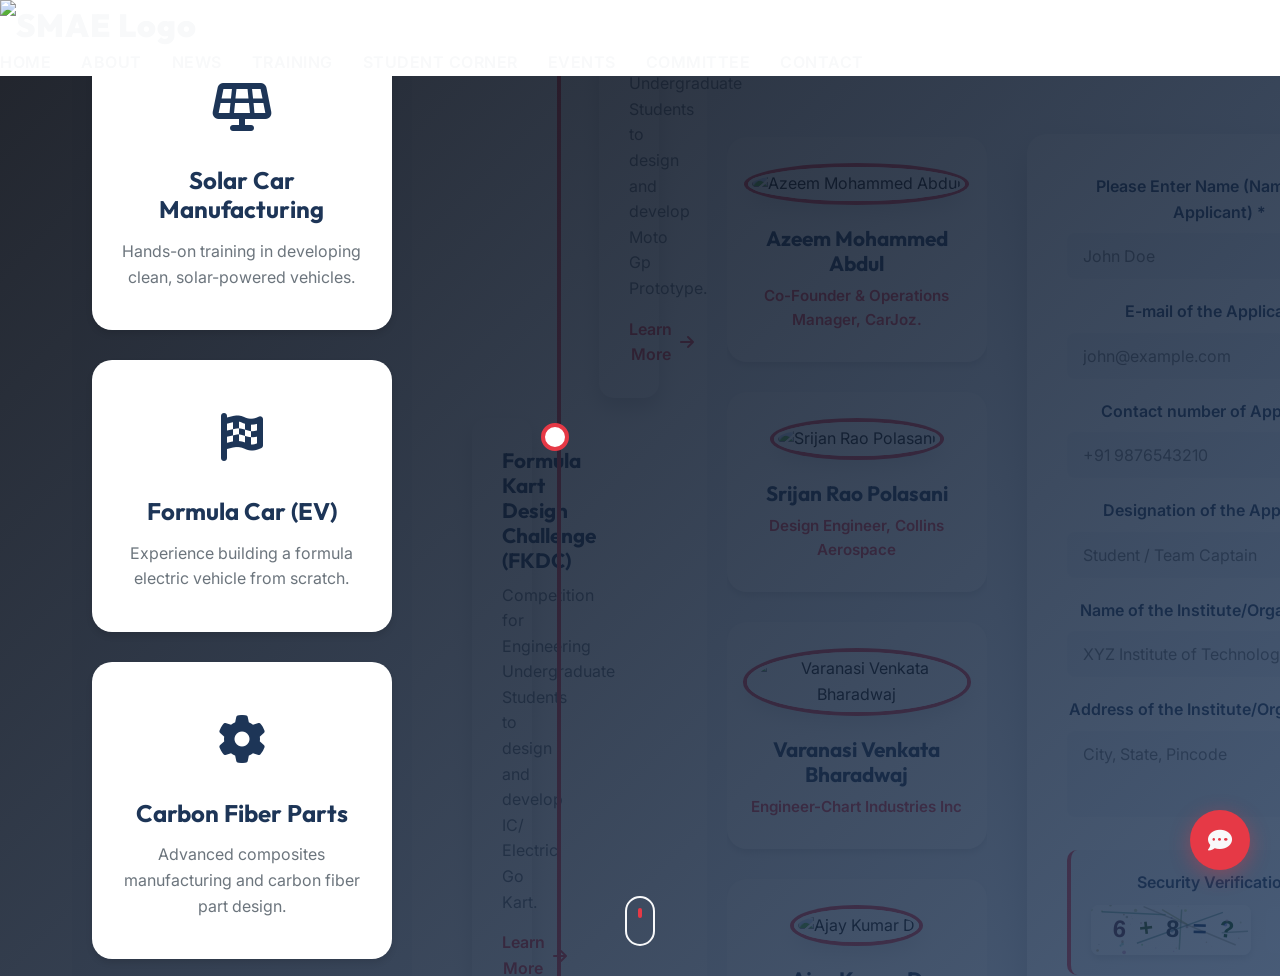
==== index.html @ b4eb3ba8 "Refactor navbar logo section in index.html Updated logo alt text for better accessibility." ====
<!DOCTYPE html>
<html lang="en">
<head>
    <meta charset="UTF-8">
    <meta name="viewport" content="width=device-width, initial-scale=1.0">
    <title>SMAE - Society of Mechanical and Automotive Engineers</title>
    <meta name="description" content="India's leading organization for vehicle prototyping, research, component design, training, and motorsports development.">
    <link rel="stylesheet" href="styles.css">
    <link href="https://fonts.googleapis.com/css2?family=Inter:wght@300;400;600;800&family=Outfit:wght@400;700;900&display=swap" rel="stylesheet">
    <link rel="stylesheet" href="https://cdnjs.cloudflare.com/ajax/libs/font-awesome/6.4.0/css/all.min.css">
</head>
<body>
    <div class="logo">
        <a href="index.html">
            <img src="images/smae_logo.png" alt="SMAE Logo" class="logo-img">
        </a>
    </div>
                       
            </div>
            <ul class="nav-links">
                <li><a href="#trainings">Home</a></li>
                <li><a href="#trainings">About</a></li>
                <li><a href="#events">News</a></li>
                <li><a href="#committee">Training</a></li>
                <li><a href="#student-corner">Student Corner</a></li>
                <li><a href="#events">Events</a></li>
                <li><a href="#committee">Committee</a></li>
                <li><a href="#contact">Contact</a></li>
            </ul>
            <div class="hamburger">
                <i class="fas fa-bars"></i>
            </div>
        </div>
    </nav>

    <!-- Hero Section -->
    <section id="home" class="hero">
        <div class="hero-overlay"></div>
        <div class="hero-content">
            <h1 class="fade-up"> Society of Mechanical <span class="highlight"> and   </span> Automotive Engineers</h1>
            <p class="fade-up delay-1">WELCOME TO SMAE</p>
            <div class="hero-buttons fade-up delay-2">
                <a href="#events" class="btn btn-primary">Explore Events</a>
                <a href="#trainings" class="btn btn-secondary">Our Trainings</a>
            </div>
        </div>
        <div class="scroll-indicator">
            <div class="mouse">
                <div class="wheel"></div>
            </div>
        </div>
     
    <!-- News & Activities Section -->
    <section id="news" class="news-section section-padding bg-light">
        <div class="container">
            <div class="section-header fade-in">
                <h2>News & Activities</h2>
                <div class="underline"></div>
            </div>
            <div class="tabs-container fade-up">
                <div class="tabs-header">
                    <button class="tab-btn active" data-tab="tab-news"><i class="fas fa-newspaper"></i> Latest News</button>
                    <button class="tab-btn" data-tab="tab-upcoming"><i class="fas fa-calendar-alt"></i> Upcoming Activities</button>
                </div>
                <div class="tabs-content">
                    <!-- News Tab -->
                    <div id="tab-news" class="tab-pane active">
                        <div class="news-scroller">
                            <ul class="news-list">
                                <li><i class="fas fa-bolt highlight-icon"></i> SMAE opened Student Chapter in Seshadripuram Institute of Technology, Mysuru in October 2025</li>
                                <li><i class="fas fa-bolt highlight-icon"></i> SMAE opened Student Chapter in Sagar Institute of Research and Technology, Bhopal in January 2025</li>
                                <li><i class="fas fa-trophy highlight-icon"></i> Society of Mechanical and Automotive Engineers is delighted to present the esteemed PVNR Young Leader Award - 2024 to Monica Khatri Rana</li>
                                <li><i class="fas fa-star highlight-icon"></i> Nominations are open for "PVNR Young Leader Award" 2024. Last date of Nomination is 05 Nov 2024. <a href="https://forms.gle/Z8h37H34sH3LCrK67">Click here to Nominate yourself</a></li>
                                <li><i class="fas fa-trophy highlight-icon"></i> Society of Mechanical and Automotive Engineers is delighted to present the esteemed Dr. Homi J. Bhabha Project Innovation Accolade 2023 to Dev Minesh Kumar Nagar.</li>
                                <li><i class="fas fa-star highlight-icon"></i> Nominations are open for Dr.Homi J.Bhabha Project Innovation Accolade 2023. Last date of Nomination is 15 Jan 2024. <a href="https://forms.gle/ujuqQCEBESY7WjiS6">Click here to Nominate yourself</a></li>
                                <li><i class="fas fa-book highlight-icon"></i> Society of Mechanical and Automotive Engineers has launched first of a kind magazine "Wise Cruiser". <a href="https://smae.in/magazine/issue01.pdf">Click here to view the Issue 01 of magazine!</a></li>
                                <li><i class="fas fa-laptop-code highlight-icon"></i> SAP MM Training program under SS Programs is going to start soon</li>
                                <li><i class="fas fa-laptop-code highlight-icon"></i> Society of Mechanical and Automotive Engineers is thrilled to annouce our latest initiative focused on providing specialized SAP training program to students under our new wing SS Programs</li>
                                <li><i class="fas fa-trophy highlight-icon"></i> Society of Mechanical and Automotive Engineers is delighted to present the esteemed PVNR Young Leader Award - 2023 to Dr.Tusharika Sinha Banerjee</li>
                                <li><i class="fas fa-star highlight-icon"></i> Nominations are open for "PVNR Young Leader Award" 2023</li>
                                <li><i class="fas fa-cogs highlight-icon"></i> SMAE organized two days Workshop on "Design and Development of Go-Kart" at Narsaraopeta Engineering College and Opened a Student Chapter in October 2022</li>
                                <li><i class="fas fa-bolt highlight-icon"></i> SMAE opened Student Chapter in Dhanalakshmi Srinivasan College of Engineering, Coimbatore in November 2021</li>
                                <li><i class="fas fa-laptop highlight-icon"></i> SMAE organized free Webinars to Motorsports teams across India from April 2020 to May 2020 where 300 plus participants attended and clarified their doubts on building Vehicles</li>
                                <li><i class="fas fa-flag-checkered highlight-icon"></i> SMAE organized Students Kart Design Challenge Season IV from 25th February 2020 to 28th February 2020 at Hasten Gokarting, Hyderabad</li>
                                <li><i class="fas fa-flag-checkered highlight-icon"></i> SMAE organized Students Kart Design Challenge Season III from 6th August 2019 to 8th August 2019 at Hasten Gokarting, Hyderabad</li>
                                <li><i class="fas fa-cogs highlight-icon"></i> Training Session on "Design and Fabrication of Go-Kart" was organized at Mahaveer College of Engineering and Technology, Hyderabad from 01st March 2019 to 15th March 2019</li>
                                <li><i class="fas fa-cogs highlight-icon"></i> Training Session on "Design and Fabrication of Go-Kart" was organized at Vaagdevi College of Engineering, Warangal from 20th March 2019 to 05th April 2019</li>
                                <li><i class="fas fa-wrench highlight-icon"></i> SMAE organized Official Workshop of Students Kart Design Challenge SEASON-II on june 9th-10th, 2018, hosted by Guru Nanak Institute of Technology, Hyderabad.</li>
                                <li><i class="fas fa-industry highlight-icon"></i> SMAE organized 6-Day Summer Industrial Training & Internship on Automobile in association with CARJOZ from 3rd to 8th June, 2018.</li>
                                <li><i class="fas fa-child highlight-icon"></i> SMAE organized 7-day Summer Up-Skill Program for the children belongs to age group of 10-15 years, from May 11th - 17th, 2018 at Lodha Casa Paradiso, Sanathnagar, Hyderabad.</li>
                                <li><i class="fas fa-cogs highlight-icon"></i> Training Session on “Design and Fabrication of Go-kart” was organized at Arjun College of Technology and Sciences, Hyderabad from 25th March-10th April, 2018.</li>
                                <li><i class="fas fa-cogs highlight-icon"></i> Training Session on “Design and Fabrication of Go-kart” was organized at AVN Institute of Engineering and Technology, Hyderabad from 28th February – 20th March, 2018.</li>
                                <li><i class="fas fa-flag-checkered highlight-icon"></i> Students Kart Design Challenge 2017" Final round was organized at Hasten Go Karting from 2nd Jan 2018 to 5th Jan 2018.</li>
                                <li><i class="fas fa-bolt highlight-icon"></i> SMAE Opened Student Chapters at CMR College of Engineering and Technology with (25 Students) from Department of Mechanical Engineering.</li>
                                <li><i class="fas fa-bolt highlight-icon"></i> SMAE Opened Student Chapters at Sri Indu College of Engineering & Technology with (25 Students) from Department of Mechanical Engineering.</li>
                            </ul>
                        </div>
                    </div>
                    <!-- Upcoming Tab -->
                    <div id="tab-upcoming" class="tab-pane">
                        <div class="news-scroller">
                            <ul class="news-list">
                                <li><i class="fas fa-calendar-check highlight-icon"></i> Establishment of SMAE R&D Centers in Engineering Colleges across India to promote sustainability and encourage students in practical oriented learning</li>
                                <li><i class="fas fa-flag-checkered highlight-icon"></i> Students Kart Design Challenge Season V</li>
                            </ul>
                        </div>
                    </div>
                </div>
            </div>
        </div>
    </section>

    <!-- About Section -->
    <section id="about" class="about section-padding">
        <div class="container">
            <div class="section-header fade-in">
                <h2>Brief About Us</h2>
                <div class="underline"></div>
            </div>
            <div class="about-content">
                <div class="about-text fade-right">
                    <p>“Society of Mechanical and Automotive Engineers” challenges the undergraduate and diploma engineers to research and develop innovative projects, inspires them to imagine, as imagination is more important than knowledge.
                        Knowledge is limited, imagination encircles the world.
                        Activities organized by “SMAE” give students a chance to form teams and to work for a common goal with a team spirit and to showcase and prove both their creativity and their engineering skills in comparison to the teams from other Universities/Colleges across the country.
                        Future of a country is highly dependent on the students, so nurturing them is need of the hour.
                        We make a bridge, which connects the imagination of students to real engineering.
                        Teams working on a project, learn to research, develop and manage various things not only related to project but also various real life experiences which transforms a student in to a professional, confident enough to knock the doors of industry, that ensures the future of country is bestowed upon the shoulders of young professionals and that is what our aim is.
                        Theoretical knowledge very much differs with practical orientation. Commitment unlocks the doors of imagination, allows vision, and gives us the right stuff to turn our dreams into reality.</p>
                <div class="about-stats fade-left">
                    <div class="stat-box">
                        <i class="fas fa-car-side"></i>
                        <h3>9+</h3>
                        <p>Years of Excellence</p>
                    </div>
                    <div class="stat-box">
                        <i class="fas fa-users"></i>
                        <h3>10k+</h3>
                        <p>Students Trained</p>
                    </div>
                    <div class="stat-box">
                        <i class="fas fa-trophy"></i>
                        <h3>50+</h3>
                        <p>Competitions Hosted</p>
                    </div>
                    <div class="stat-box">
                        <i class="fas fa-university"></i>
                        <h3>100+</h3>
                        <p>University Tie-ups</p>
                    </div>
                </div>
            </div>
        </div>
    </section>

    <!-- Trainings Section -->
    <section id="trainings" class="trainings section-padding bg-light">
        <div class="container">
            <div class="section-header fade-in">
                <h2>Our Trainings & Manufacturing</h2>
                <div class="underline"></div>
            </div>
            <div class="grid-cards">
                <div class="card fade-up">
                    <div class="card-icon"><i class="fas fa-motorcycle"></i></div>
                    <h3>E-Bike Manufacturing</h3>
                    <p>Learn the complete process of designing and manufacturing electric bikes.</p>
                </div>
                <div class="card fade-up delay-1">
                    <div class="card-icon"><i class="fas fa-solar-panel"></i></div>
                    <h3>Solar Car Manufacturing</h3>
                    <p>Hands-on training in developing clean, solar-powered vehicles.</p>
                </div>
                <div class="card fade-up delay-2">
                    <div class="card-icon"><i class="fas fa-flag-checkered"></i></div>
                    <h3>Formula Car (EV)</h3>
                    <p>Experience building a formula electric vehicle from scratch.</p>
                </div>
                <div class="card fade-up delay-3">
                    <div class="card-icon"><i class="fas fa-cog"></i></div>
                    <h3>Carbon Fiber Parts</h3>
                    <p>Advanced composites manufacturing and carbon fiber part design.</p>
                </div>
                <div class="card fade-up delay-4">
                    <div class="card-icon"><i class="fas fa-truck-monster"></i></div>
                    <h3>Baja Buggy</h3>
                    <p>Rugged off-road vehicle design and fabrication training.</p>
                </div>
                <div class="card fade-up delay-5">
                    <div class="card-icon"><i class="fas fa-shuttle-van"></i></div>
                    <h3>3-Wheeler Vehicle</h3>
                    <p>Practical exposure to 3-wheeler vehicle engineering.</p>
                </div>
            </div>
        </div>
    </section>

    <!-- Events & Competitions Section -->
    <section id="events" class="events section-padding">
        <div class="container">
            <div class="section-header fade-in">
                <h2>Universities Collaboration & Events</h2>
                <p>National Motorsports Competitions for Engineering Students</p>
                <div class="underline"></div>
            </div>
            <div class="events-timeline">
                <div class="timeline-item slide-in-left">
                    <div class="timeline-content">
                        <h3>Formula Student Style (FFS India)</h3>
                        <p>Competition for Engineering Undergraduate Students to design and develop Formula Student Vehicle.</p>
                        <a href="#" class="read-more">Learn More <i class="fas fa-arrow-right"></i></a>
                    </div>
                </div>
                <div class="timeline-item slide-in-right">
                    <div class="timeline-content">
                        <h3>Moto Student India</h3>
                        <p>Competition for Engineering Undergraduate Students to design and develop Moto Gp Prototype.</p>
                        <a href="#" class="read-more">Learn More <i class="fas fa-arrow-right"></i></a>
                    </div>
                </div>
                <div class="timeline-item slide-in-left">
                    <div class="timeline-content">
                        <h3>Formula Kart Design Challenge (FKDC)</h3>
                        <p>Competition for Engineering Undergraduate Students to design and develop IC/ Electric Go Kart.</p>
                        <a href="#" class="read-more">Learn More <i class="fas fa-arrow-right"></i></a>
                    </div>
                </div>
                <div class="timeline-item slide-in-right">
                    <div class="timeline-content">
                        <h3>SMAE BAJA</h3>
                        <p>Competition for Engineering Undergraduate Students to design and develop Atv Vehicle.</p>
                        <a href="#" class="read-more">Learn More <i class="fas fa-arrow-right"></i></a>
                    </div>
                </div>
                <div class="timeline-item slide-in-left">
                    <div class="timeline-content">
                        <h3>Bharat Solar Vehicle Challenge (BSVC)</h3>
                        <p>Competition for Engineering Undergraduate Students to design and develop Solar powered Car.</p>
                        <a href="#" class="read-more">Learn More <i class="fas fa-arrow-right"></i></a>
                    </div>
                </div>
            </div>
        </div>
    </section>

    <!-- Committee Section -->
    <section id="committee" class="committee section-padding bg-light">
        <div class="container">
            <div class="section-header fade-in">
                <h2>Our Committee</h2>
                <div class="underline"></div>
            </div>
            <div class="committee-grid fade-up">
                <div class="committee-card">
                    <img src="https://smae.in/images/committee-img/azeem.jpg" alt="Azeem Mohammed Abdul">
                    <h3>Azeem Mohammed Abdul</h3>
                    <p>Co-Founder & Operations Manager, CarJoz.</p>
                </div>
                <div class="committee-card">
                    <img src="https://smae.in/images/committee-img/srijan.jpg" alt="Srijan Rao Polasani">
                    <h3>Srijan Rao Polasani</h3>
                    <p>Design Engineer, Collins Aerospace</p>
                </div>
                <div class="committee-card">
                    <img src="https://smae.in/images/committee-img/baradwaj.JPG" alt="Varanasi Venkata Bharadwaj">
                    <h3>Varanasi Venkata Bharadwaj</h3>
                    <p>Engineer-Chart Industries Inc</p>
                </div>
                <div class="committee-card">
                    <img src="https://smae.in/images/committee-img/ajay.jpg" alt="Ajay Kumar D">
                    <h3>Ajay Kumar D</h3>
                    <p>Senior Engineering Analyst, Oceaneering</p>
                </div>
            </div>
        </div>
    </section>

     
    <!-- Sponsors / Partners Section -->
    <section id="sponsors" class="sponsors section-padding">
        <div class="container">
            <div class="section-header fade-in">
                <h2>Our Partners</h2>
                <div class="underline"></div>
            </div>
            
            <div class="sponsors-slider fade-up">
                <div class="sponsors-track">
                    <!-- Original -->
                    <div class="sponsor-logo"><img src="https://smae.in/images/clients/DESC.png" alt="DESC"></div>
                    <div class="sponsor-logo"><img src="https://smae.in/images/clients/Circular.jpg" alt="Circular"></div>
                    <div class="sponsor-logo"><img src="https://smae.in/images/clients/mera.png" alt="Mera"></div>
                    <div class="sponsor-logo"><img src="https://smae.in/images/clients/logo-1.png" alt="Partner"></div>
                    <div class="sponsor-logo"><img src="https://smae.in/images/clients/logo-7.png" alt="Partner"></div>
                    <div class="sponsor-logo"><img src="https://smae.in/images/clients/logo-3.png" alt="Partner"></div>
                    <div class="sponsor-logo"><img src="https://smae.in/images/clients/logo-4.png" alt="Partner"></div>
                    <div class="sponsor-logo"><img src="https://smae.in/images/clients/logo-5.png" alt="Partner"></div>
                    <div class="sponsor-logo"><img src="https://smae.in/images/clients/logo-6.png" alt="Partner"></div>
                    <div class="sponsor-logo"><img src="https://smae.in/images/clients/logo-new1.png" alt="Partner"></div>
                    <div class="sponsor-logo"><img src="https://smae.in/images/clients/logo-new2.png" alt="Partner"></div>
                    <div class="sponsor-logo"><img src="https://smae.in/images/clients/logo-new3.png" alt="Partner"></div>
                    <div class="sponsor-logo"><img src="https://smae.in/images/clients/logo-new4.png" alt="Partner"></div>
                    <div class="sponsor-logo"><img src="https://smae.in/images/clients/logo-new5.png" alt="Partner"></div>
                    <div class="sponsor-logo"><img src="https://smae.in/images/clients/logo-new6.PNG" alt="Partner"></div>
                    
                    <!-- Duplicate for infinite scroll -->
                    <div class="sponsor-logo"><img src="https://smae.in/images/clients/DESC.png" alt="DESC"></div>
                    <div class="sponsor-logo"><img src="https://smae.in/images/clients/Circular.jpg" alt="Circular"></div>
                    <div class="sponsor-logo"><img src="https://smae.in/images/clients/mera.png" alt="Mera"></div>
                    <div class="sponsor-logo"><img src="https://smae.in/images/clients/logo-1.png" alt="Partner"></div>
                    <div class="sponsor-logo"><img src="https://smae.in/images/clients/logo-7.png" alt="Partner"></div>
                    <div class="sponsor-logo"><img src="https://smae.in/images/clients/logo-3.png" alt="Partner"></div>
                    <div class="sponsor-logo"><img src="https://smae.in/images/clients/logo-4.png" alt="Partner"></div>
                    <div class="sponsor-logo"><img src="https://smae.in/images/clients/logo-5.png" alt="Partner"></div>
                    <div class="sponsor-logo"><img src="https://smae.in/images/clients/logo-6.png" alt="Partner"></div>
                    <div class="sponsor-logo"><img src="https://smae.in/images/clients/logo-new1.png" alt="Partner"></div>
                    <div class="sponsor-logo"><img src="https://smae.in/images/clients/logo-new2.png" alt="Partner"></div>
                    <div class="sponsor-logo"><img src="https://smae.in/images/clients/logo-new3.png" alt="Partner"></div>
                    <div class="sponsor-logo"><img src="https://smae.in/images/clients/logo-new4.png" alt="Partner"></div>
                    <div class="sponsor-logo"><img src="https://smae.in/images/clients/logo-new5.png" alt="Partner"></div>
                    <div class="sponsor-logo"><img src="https://smae.in/images/clients/logo-new6.PNG" alt="Partner"></div>
                </div>
            </div>
        </div>
    </section>

    <!-- Student Corner Section -->
    <section id="student-corner" class="student-corner section-padding bg-light">
        <div class="container">
            <div class="section-header fade-in">
                <h2>Student Page Corner</h2>
                <div class="underline"></div>
            </div>
            <div class="form-container fade-up">
                <form id="studentForm" class="student-form">
                    <div class="form-group">
                        <label for="applicantName">Please Enter Name (Name of the Applicant) *</label>
                        <input type="text" id="applicantName" name="applicantName" required placeholder="John Doe">
                    </div>
                    <div class="form-group">
                        <label for="applicantEmail">E-mail of the Applicant *</label>
                        <input type="email" id="applicantEmail" name="applicantEmail" required placeholder="john@example.com">
                    </div>
                    <div class="form-group">
                        <label for="applicantPhone">Contact number of Applicant *</label>
                        <input type="tel" id="applicantPhone" name="applicantPhone" required placeholder="+91 9876543210">
                    </div>
                    <div class="form-group">
                        <label for="applicantDesignation">Designation of the Applicant *</label>
                        <input type="text" id="applicantDesignation" name="applicantDesignation" required placeholder="Student / Team Captain">
                    </div>
                    <div class="form-group">
                        <label for="instituteName">Name of the Institute/Organization *</label>
                        <input type="text" id="instituteName" name="instituteName" required placeholder="XYZ Institute of Technology">
                    </div>
                    <div class="form-group">
                        <label for="instituteAddress">Address of the Institute/Organization *</label>
                        <textarea id="instituteAddress" name="instituteAddress" rows="3" required placeholder="City, State, Pincode"></textarea>
                    </div>
                    <div class="form-captcha">
                        <label>Security Verification *</label>
                        <div class="captcha-box">
                            <canvas id="captchaCanvas" width="160" height="50" title="Click to refresh CAPTCHA"></canvas>
                            <input type="text" id="captchaAnswer" required placeholder="Enter the text" autocomplete="off">
                            <button type="button" id="refreshCaptcha" class="btn-refresh" title="Reload CAPTCHA"><i class="fas fa-sync-alt"></i></button>
                        </div>
                        <p id="captchaError" class="error-text"></p>
                    </div>
                    <button type="submit" class="btn btn-primary btn-submit">Apply Now</button>
                    <p id="formSuccessMessage" class="success-text" style="display: none;">Application submitted successfully!</p>
                </form>
            </div>
        </div>
    </section>

    <!-- Footer -->
    <footer id="contact" class="footer">
        <div class="container footer-content">
            <div class="footer-col">
                <h3>SMAE</h3>
                <p>Equipping students with relevant skills & practical exposure through internships, trainings, and competitions in the automotive domain.</p>
                <div class="social-links">
                    <a href="https://www.facebook.com/@smaesociety/?hr=1&wtsid=rdr_107hEboCzZ5tbkS4i"><i class="fab fa-facebook-f"></i></a>
                    <a href="https://x.com/SMAE46347992"><i class="fab fa-twitter"></i></a>
                    <a href="https://www.instagram.com/_s_m_a_e_?utm_source=qr&igsh=Y3ZkOWt1NW43OG1w" target="_blank">
                        <i class="fab fa-instagram"></i>
                        </a>
                    <a href="https://www.linkedin.com/in/smae?utm_source=share_via&utm_content=profile&utm_medium=member_ios"><i class="fab fa-linkedin-in"></i></a>
 
                </div>
            </div>
            <div class="footer-col">
                <h3>Quick Links</h3>
                <ul>
                    <li><a href="#home">Home</a></li>
                    <li><a href="#about">About Us</a></li>
                    <li><a href="#events">Competitions</a></li>
                    <li><a href="#contact">Contact</a></li>
                </ul>
            </div>
            <div class="footer-col">
                <h3>Contact Info</h3>
                <p><i class="fas fa-map-marker-alt"></i> Hyderabad, Telangana</p>
                <p><i class="fas fa-phone"></i> <a href="tel:+ +91-9640-295 295">  +91-9640-295 295</a></p>
                <p><i class="fas fa-envelope"></i> <a href="mailto:contact@smae.in">contact@smae.in</a></p>
            </div>
        </div>
        <div class="footer-bottom">
            <p>&copy; 2026 SMAE - Society of Mechanical and Automotive Engineers. All Rights Reserved.</p>
        </div>
    </footer>

    <!-- Chatbot Widget -->
    <div class="chatbot-container">
        <!-- Floating Button -->
        <button id="chatbot-toggle" class="chatbot-toggle" aria-label="Open Chat">
            <i class="fas fa-comment-dots"></i>
        </button>

        <!-- Chat Window -->
        <div id="chatbot-window" class="chatbot-window">
            <div class="chatbot-header">
                <div class="chatbot-header-info">
                    <div class="chatbot-avatar">
                        <i class="fas fa-robot"></i>
                    </div>
                    <div>
                        <h3>SMAE Assistant</h3>
                        <p>Online</p>
                    </div>
                </div>
                <button id="chatbot-close" class="chatbot-close">
                    <i class="fas fa-times"></i>
                </button>
            </div>
            
            <div id="chatbot-messages" class="chatbot-messages">
                <div class="message ai-message">
                    <div class="message-content">
                        Hi there! 👋 I'm the SMAE Virtual Assistant. How can I help you today?
                    </div>
                </div>
            </div>
            
            <div class="chatbot-input-container">
                <form id="chatbot-form" class="chatbot-form">
                    <input type="text" id="chatbot-input" placeholder="Type your message..." autocomplete="off">
                    <button type="submit" class="chatbot-send">
                        <i class="fas fa-paper-plane"></i>
                    </button>
                </form>
            </div>
        </div>
    </div>

    <script src="script.js"></script>
</body>
</html>
---- styles.css ----
/* =========================================
   SMAE Clone - Premium Stylesheet
   ========================================= */

:root {
    --primary-color: #e63946;
    --primary-dark: #d62828;
    --secondary-color: #1d3557;
    --text-dark: #111111;
    --text-light: #f8f9fa;
    --text-muted: #6c757d;
    --bg-light: #f4f6f9;
    --bg-white: #ffffff;
    --bg-dark: #0a0e17;
    --card-bg: rgba(255, 255, 255, 0.05);
    --border-color: rgba(255, 255, 255, 0.1);
    --gradient-hero: linear-gradient(135deg, rgba(10, 14, 23, 0.9) 0%, rgba(29, 53, 87, 0.8) 100%);
    --shadow-sm: 0 4px 6px rgba(0, 0, 0, 0.1);
    --shadow-md: 0 10px 20px rgba(0, 0, 0, 0.15);
    --shadow-lg: 0 20px 40px rgba(0, 0, 0, 0.2);
    --transition-fast: 0.3s ease;
    --transition-slow: 0.6s cubic-bezier(0.16, 1, 0.3, 1);
}

* {
    margin: 0;
    padding: 0;
    box-sizing: border-box;
}

html {
    scroll-behavior: smooth;
}

body {
    font-family: 'Inter', sans-serif;
    color: var(--text-dark);
    background-color: var(--bg-white);
    line-height: 1.6;
    overflow-x: hidden;
}

h1, h2, h3, h4, h5, h6 {
    font-family: 'Outfit', sans-serif;
    font-weight: 700;
    line-height: 1.2;
}

a {
    text-decoration: none;
    color: inherit;
    transition: var(--transition-fast);
}

ul {
    list-style: none;
}

.container {
    max-width: 1200px;
    margin: 0 auto;
    padding: 0 20px;
}

.section-padding {
    padding: 100px 0;
}

.bg-light {
    background-color: var(--bg-light);
}

/* Typography & Utilities */
.section-header {
    text-align: center;
    margin-bottom: 60px;
}

.section-header h2 {
    font-size: 2.5rem;
    color: var(--secondary-color);
    margin-bottom: 10px;
    position: relative;
    display: inline-block;
}

.section-header p {
    color: var(--text-muted);
    font-size: 1.1rem;
    margin-top: 10px;
}

.underline {
    height: 4px;
    width: 60px;
    background: var(--primary-color);
    margin: 15px auto 0;
    border-radius: 2px;
}

.btn {
    display: inline-block;
    padding: 14px 30px;
    border-radius: 50px;
    font-weight: 600;
    font-size: 1.05rem;
    cursor: pointer;
    transition: var(--transition-fast);
    text-transform: uppercase;
    letter-spacing: 1px;
}

.btn-primary {
    background-color: var(--primary-color);
    color: var(--text-light);
    box-shadow: 0 4px 15px rgba(230, 57, 70, 0.4);
}

.btn-primary:hover {
    background-color: var(--primary-dark);
    transform: translateY(-3px);
    box-shadow: 0 8px 25px rgba(230, 57, 70, 0.5);
}

.btn-secondary {
    background-color: transparent;
    color: var(--text-light);
    border: 2px solid var(--text-light);
}

.btn-secondary:hover {
    background-color: var(--text-light);
    color: var(--secondary-color);
    transform: translateY(-3px);
}

/* Navbar */
#navbar {
    position: fixed;
    top: 0;
    left: 0;
    width: 100%;
    padding: 20px 0;
    z-index: 1000;
    transition: var(--transition-fast);
}

#navbar.scrolled {
    background-color: rgba(255, 255, 255, 0.95);
    padding: 15px 0;
    box-shadow: var(--shadow-sm);
    backdrop-filter: blur(10px);
}

#navbar.scrolled .logo a {
    color: var(--secondary-color);
}

#navbar.scrolled .nav-links li a {
    color: var(--secondary-color);
}

#navbar.scrolled .hamburger i {
    color: var(--secondary-color);
}

.nav-container {
    max-width: 1200px;
    margin: 0 auto;
    padding: 0 20px;
    display: flex;
    justify-content: space-between;
    align-items: center;
}

.logo a {
    font-size: 2rem;
    font-family: 'Outfit', sans-serif;
    font-weight: 900;
    color: var(--text-light);
    letter-spacing: 1px;
}
/* Logo Image Styling */
.logo-img {
    height: 50px;
    width: auto;
    display: block;
}

.logo a {
    display: flex;
    align-items: center;
}

.logo span {
    color: var(--primary-color);
}

.nav-links {
    display: flex;
    gap: 30px;
}

.nav-links li a {
    color: var(--text-light);
    font-weight: 600;
    font-size: 1rem;
    text-transform: uppercase;
    letter-spacing: 0.5px;
    position: relative;
}

.nav-links li a::after {
    content: '';
    position: absolute;
    bottom: -5px;
    left: 0;
    width: 0;
    height: 2px;
    background-color: var(--primary-color);
    transition: var(--transition-fast);
}

.nav-links li a:hover::after {
    width: 100%;
}

.hamburger {
    display: none;
    font-size: 1.8rem;
    color: var(--text-light);
    cursor: pointer;
}

/* Hero Section */
.hero {
    height: 100vh;
    min-height: 600px;
    position: relative;
    display: flex;
    align-items: center;
    justify-content: center;
    text-align: center;
    background: url('https://images.unsplash.com/photo-1580273916550-e323be2ae537?ixlib=rb-4.0.3&auto=format&fit=crop&w=1920&q=80') center/cover no-repeat;
    overflow: hidden;
}

.hero-overlay {
    position: absolute;
    top: 0;
    left: 0;
    width: 100%;
    height: 100%;
    background: var(--gradient-hero);
    z-index: 1;
}

.hero-content {
    position: relative;
    z-index: 2;
    max-width: 800px;
    padding: 0 20px;
}

.hero-content h1 {
    font-size: 4.5rem;
    color: var(--text-light);
    margin-bottom: 20px;
    text-transform: uppercase;
    letter-spacing: 2px;
}

.hero-content .highlight {
    color: var(--primary-color);
    text-shadow: 0 0 20px rgba(230, 57, 70, 0.5);
}

.hero-content p {
    font-size: 1.3rem;
    color: rgba(255, 255, 255, 0.9);
    margin-bottom: 40px;
    font-weight: 300;
}

.hero-buttons {
    display: flex;
    gap: 20px;
    justify-content: center;
}

/* Scroll Indicator */
.scroll-indicator {
    position: absolute;
    bottom: 30px;
    left: 50%;
    transform: translateX(-50%);
    z-index: 2;
}

.mouse {
    width: 30px;
    height: 50px;
    border: 2px solid var(--text-light);
    border-radius: 20px;
    position: relative;
}

.wheel {
    width: 4px;
    height: 10px;
    background: var(--primary-color);
    border-radius: 2px;
    position: absolute;
    top: 10px;
    left: 50%;
    transform: translateX(-50%);
    animation: scroll 2s infinite;
}

@keyframes scroll {
    0% { top: 10px; opacity: 1; }
    100% { top: 30px; opacity: 0; }
}

/* About Section */
.about-content {
    display: flex;
    flex-wrap: wrap;
    gap: 50px;
    align-items: center;
}

.about-text {
    flex: 1;
    min-width: 300px;
}

.about-text p {
    margin-bottom: 20px;
    font-size: 1.1rem;
    color: #444;
}

.about-stats {
    flex: 1;
    min-width: 300px;
    display: grid;
    grid-template-columns: repeat(2, 1fr);
    gap: 20px;
}

.stat-box {
    background: var(--bg-white);
    padding: 30px 20px;
    border-radius: 15px;
    text-align: center;
    box-shadow: var(--shadow-sm);
    transition: var(--transition-fast);
    border-bottom: 3px solid transparent;
}

.stat-box:hover {
    transform: translateY(-10px);
    box-shadow: var(--shadow-md);
    border-bottom-color: var(--primary-color);
}

.stat-box i {
    font-size: 2.5rem;
    color: var(--primary-color);
    margin-bottom: 15px;
}

.stat-box h3 {
    font-size: 2rem;
    color: var(--secondary-color);
    margin-bottom: 5px;
}

/* Trainings Section */
.grid-cards {
    display: grid;
    grid-template-columns: repeat(auto-fit, minmax(300px, 1fr));
    gap: 30px;
}

.card {
    background: var(--bg-white);
    padding: 40px 30px;
    border-radius: 20px;
    box-shadow: var(--shadow-sm);
    transition: var(--transition-fast);
    position: relative;
    z-index: 1;
    overflow: hidden;
}

.card::before {
    content: '';
    position: absolute;
    top: 0;
    left: 0;
    width: 100%;
    height: 0;
    background: var(--primary-color);
    z-index: -1;
    transition: var(--transition-fast);
}

.card:hover {
    transform: translateY(-10px);
    box-shadow: var(--shadow-lg);
}

.card:hover::before {
    height: 100%;
}

.card:hover h3, .card:hover p, .card:hover .card-icon {
    color: var(--bg-white);
}

.card-icon {
    font-size: 3rem;
    color: var(--secondary-color);
    margin-bottom: 20px;
    transition: var(--transition-fast);
}

.card h3 {
    font-size: 1.5rem;
    color: var(--secondary-color);
    margin-bottom: 15px;
    transition: var(--transition-fast);
}

.card p {
    color: var(--text-muted);
    transition: var(--transition-fast);
}

/* Events Timeline */
.events-timeline {
    position: relative;
    max-width: 800px;
    margin: 0 auto;
}

.events-timeline::after {
    content: '';
    position: absolute;
    width: 4px;
    background: var(--primary-color);
    top: 0;
    bottom: 0;
    left: 50%;
    margin-left: -2px;
    border-radius: 2px;
}

.timeline-item {
    padding: 10px 40px;
    position: relative;
    background: inherit;
    width: 50%;
}

.slide-in-left {
    left: 0;
}

.slide-in-right {
    left: 50%;
}

.timeline-item::after {
    content: '';
    position: absolute;
    width: 20px;
    height: 20px;
    right: -10px;
    background: var(--bg-white);
    border: 4px solid var(--primary-color);
    top: 15px;
    border-radius: 50%;
    z-index: 1;
}

.slide-in-right::after {
    left: -10px;
}

.timeline-content {
    padding: 30px;
    background: var(--bg-white);
    border-radius: 15px;
    box-shadow: var(--shadow-md);
    position: relative;
    transition: var(--transition-fast);
}

.timeline-content:hover {
    transform: scale(1.03);
    box-shadow: var(--shadow-lg);
}

.timeline-content h3 {
    color: var(--secondary-color);
    margin-bottom: 10px;
    font-size: 1.3rem;
}

.timeline-content p {
    color: var(--text-muted);
    margin-bottom: 15px;
}

.read-more {
    color: var(--primary-color);
    font-weight: 600;
    display: flex;
    align-items: center;
    gap: 8px;
}

.read-more i {
    transition: var(--transition-fast);
}

.read-more:hover i {
    transform: translateX(5px);
}

/* Footer */
.footer {
    background-color: var(--bg-dark);
    color: var(--text-light);
    padding: 80px 0 20px;
}

.footer-content {
    display: grid;
    grid-template-columns: repeat(auto-fit, minmax(250px, 1fr));
    gap: 40px;
    margin-bottom: 50px;
}

.footer-col h3 {
    font-size: 1.5rem;
    margin-bottom: 25px;
    position: relative;
    padding-bottom: 10px;
}

.footer-col h3::after {
    content: '';
    position: absolute;
    left: 0;
    bottom: 0;
    height: 2px;
    width: 40px;
    background: var(--primary-color);
}

.footer-col p {
    color: #aaa;
    margin-bottom: 15px;
}

.footer-col i {
    color: var(--primary-color);
    margin-right: 10px;
    width: 20px;
    text-align: center;
}

.social-links {
    display: flex;
    gap: 15px;
    margin-top: 20px;
}

.social-links a {
    display: inline-flex;
    align-items: center;
    justify-content: center;
    width: 40px;
    height: 40px;
    background: rgba(255,255,255,0.1);
    border-radius: 50%;
    color: var(--text-light);
    transition: var(--transition-fast);
}

.social-links a i {
    margin: 0;
}

.social-links a:hover {
    background: var(--primary-color);
    transform: translateY(-3px);
}

.footer-col ul li {
    margin-bottom: 10px;
}

.footer-col ul li a {
    color: #aaa;
}

.footer-col ul li a:hover {
    color: var(--primary-color);
    padding-left: 5px;
}

.footer-bottom {
    text-align: center;
    border-top: 1px solid rgba(255,255,255,0.1);
    padding-top: 20px;
    color: #aaa;
    font-size: 0.9rem;
}

/* Animations */
.fade-up {
    opacity: 0;
    transform: translateY(30px);
    transition: var(--transition-slow);
}

.fade-in {
    opacity: 0;
    transition: var(--transition-slow);
}

.fade-left {
    opacity: 0;
    transform: translateX(30px);
    transition: var(--transition-slow);
}

.fade-right {
    opacity: 0;
    transform: translateX(-30px);
    transition: var(--transition-slow);
}

.slide-in-left .timeline-content,
.slide-in-right .timeline-content {
    opacity: 0;
    transition: var(--transition-slow);
}

.slide-in-left .timeline-content { transform: translateX(-30px); }
.slide-in-right .timeline-content { transform: translateX(30px); }

.in-view {
    opacity: 1 !important;
    transform: translate(0) !important;
}

.delay-1 { transition-delay: 0.1s; }
.delay-2 { transition-delay: 0.2s; }
.delay-3 { transition-delay: 0.3s; }
.delay-4 { transition-delay: 0.4s; }
.delay-5 { transition-delay: 0.5s; }

/* Form Styles */
.form-container {
    max-width: 700px;
    margin: 0 auto;
    background: var(--bg-white);
    padding: 40px;
    border-radius: 20px;
    box-shadow: var(--shadow-lg);
}

.student-form .form-group {
    margin-bottom: 20px;
}

.student-form label {
    display: block;
    font-weight: 600;
    margin-bottom: 8px;
    color: var(--secondary-color);
}

.student-form input,
.student-form textarea {
    width: 100%;
    padding: 12px 15px;
    border: 1px solid var(--border-color);
    border-radius: 8px;
    background: var(--bg-light);
    color: var(--text-dark);
    font-family: inherit;
    font-size: 1rem;
    transition: var(--transition-fast);
}

.student-form input:focus,
.student-form textarea:focus {
    outline: none;
    border-color: var(--primary-color);
    box-shadow: 0 0 0 3px rgba(230, 57, 70, 0.1);
}

.form-captcha {
    margin-top: 25px;
    margin-bottom: 25px;
    padding: 20px;
    background: rgba(29, 53, 87, 0.05);
    border-radius: 10px;
    border-left: 4px solid var(--primary-color);
}

.captcha-box {
    display: flex;
    align-items: center;
    gap: 15px;
    margin-top: 10px;
}

#captchaCanvas {
    background: var(--bg-white);
    border-radius: 8px;
    box-shadow: var(--shadow-sm);
    cursor: pointer;
}

#captchaAnswer {
    max-width: 150px;
}

.btn-refresh {
    background: transparent;
    border: none;
    color: var(--secondary-color);
    font-size: 1.2rem;
    cursor: pointer;
    transition: var(--transition-fast);
    padding: 10px;
}

.btn-refresh:hover {
    color: var(--primary-color);
    transform: rotate(180deg);
}

.error-text {
    color: var(--primary-color);
    font-size: 0.9rem;
    margin-top: 8px;
    display: none;
}

.success-text {
    color: #2a9d8f;
    font-weight: 600;
    text-align: center;
    margin-top: 15px;
}

.btn-submit {
    width: 100%;
    margin-top: 10px;
}

/* Sponsors Slider */
.sponsors {
    background: var(--bg-white);
    overflow: hidden;
}

.sponsors-slider {
    position: relative;
    width: 100%;
    overflow: hidden;
    padding: 20px 0;
}

.sponsors-slider::before,
.sponsors-slider::after {
    content: '';
    position: absolute;
    top: 0;
    width: 150px;
    height: 100%;
    z-index: 2;
}

.sponsors-slider::before {
    left: 0;
    background: linear-gradient(to right, var(--bg-white) 0%, rgba(255,255,255,0) 100%);
}

.sponsors-slider::after {
    right: 0;
    background: linear-gradient(to left, var(--bg-white) 0%, rgba(255,255,255,0) 100%);
}

.sponsors-track {
    display: flex;
    width: calc(250px * 30);
    animation: scroll-sponsors 40s linear infinite;
    align-items: center;
}

.sponsors-track:hover {
    animation-play-state: paused;
}

.sponsor-logo {
    width: 250px;
    padding: 0 40px;
    display: flex;
    justify-content: center;
    align-items: center;
    opacity: 0.6;
    transition: var(--transition-fast);
    filter: grayscale(100%);
}

.sponsor-logo:hover {
    opacity: 1;
    filter: grayscale(0%);
    transform: scale(1.1);
}

.sponsor-logo img {
    max-width: 100%;
    max-height: 80px;
    object-fit: contain;
}

@keyframes scroll-sponsors {
    0% { transform: translateX(0); }
    100% { transform: translateX(calc(-250px * 15)); }
}

/* Committee Section */
.committee-grid {
    display: flex;
    flex-wrap: nowrap;
    overflow-x: auto;
    gap: 20px;
    padding-bottom: 20px;
    -webkit-overflow-scrolling: touch;
    scroll-snap-type: x mandatory;
}

.committee-grid::-webkit-scrollbar {
    height: 6px;
}
.committee-grid::-webkit-scrollbar-track {
    background: rgba(0,0,0,0.05);
    border-radius: 3px;
}
.committee-grid::-webkit-scrollbar-thumb {
    background: var(--primary-color);
    border-radius: 3px;
}

@media (min-width: 1200px) {
    .committee-grid {
        justify-content: center;
    }
}

.committee-card {
    flex: 0 0 280px;
    background: var(--bg-white);
    scroll-snap-align: center;
    border-radius: 15px;
    overflow: hidden;
    box-shadow: var(--shadow-sm);
    transition: var(--transition-fast);
    text-align: center;
}

.committee-card:hover {
    transform: translateY(-10px);
    box-shadow: var(--shadow-lg);
}

.member-image {
    position: relative;
    width: 100%;
    height: 300px;
    overflow: hidden;
}

.member-image img {
    width: 100%;
    height: 100%;
    object-fit: cover;
    transition: var(--transition-slow);
}

.committee-card:hover .member-image img {
    transform: scale(1.1);
}

.social-overlay {
    position: absolute;
    bottom: -50px;
    left: 0;
    width: 100%;
    background: rgba(29, 53, 87, 0.85); /* secondary-color with opacity */
    display: flex;
    justify-content: center;
    gap: 15px;
    padding: 15px 0;
    transition: var(--transition-fast);
}

.committee-card:hover .social-overlay {
    bottom: 0;
}

.social-overlay a {
    color: var(--bg-white);
    font-size: 1.2rem;
    width: 35px;
    height: 35px;
    display: flex;
    align-items: center;
    justify-content: center;
    border-radius: 50%;
    background: rgba(255,255,255,0.2);
    transition: var(--transition-fast);
}

.social-overlay a:hover {
    background: var(--primary-color);
    transform: translateY(-3px);
}

.member-info {
    padding: 25px 20px;
}

.member-info h3 {
    font-size: 1.25rem;
    color: var(--secondary-color);
    margin-bottom: 5px;
}

.member-info p {
    color: var(--text-muted);
    font-size: 0.95rem;
    line-height: 1.4;
}

/* Responsive adjustments */
@media (max-width: 900px) {
    .events-timeline::after { left: 31px; }
    .timeline-item { width: 100%; padding-left: 70px; padding-right: 25px; }
    .slide-in-right { left: 0; }
    .timeline-item::after { left: 21px; }
    .slide-in-right::after { left: 21px; }
    
    .hero-content h1 { font-size: 3rem; }
}

@media (max-width: 768px) {
    .nav-links {
        position: absolute;
        top: 100%;
        left: -100%;
        width: 100%;
        height: 100vh;
        background: rgba(29, 53, 87, 0.98);
        flex-direction: column;
        align-items: center;
        padding-top: 50px;
        transition: var(--transition-fast);
    }
    
    .nav-links.active {
        left: 0;
    }
    
    .hamburger { display: block; }
    
    .nav-links li a { color: var(--text-light); }
    
    .hero-buttons { flex-direction: column; }
    
    .about-text, .about-stats { min-width: 100%; }
    
    .section-padding { padding: 60px 0; }
    
    .hero-content h1 { font-size: 2.5rem; }
    .hero-content p { font-size: 1.2rem; }
    
    .container { padding: 0 15px; }
    
    .form-container { padding: 30px 20px; }
    
    .grid-cards { grid-template-columns: 1fr; gap: 20px; }
    
    .committee-grid { grid-template-columns: 1fr; }
    
    .footer-content { grid-template-columns: 1fr; gap: 30px; }
}

@media (max-width: 480px) {
    .hero-content h1 { font-size: 2rem; letter-spacing: 1px; }
    .hero-content p { font-size: 1.1rem; }
    
    .section-padding { padding: 40px 0; }
    
    .section-header h2 { font-size: 2rem; }
    .section-header p { font-size: 1rem; }
    
    .btn { padding: 12px 25px; font-size: 0.95rem; }
    
    .stat-box { padding: 25px 15px; }
    .stat-box h3 { font-size: 1.8rem; }
    
    .card { padding: 30px 20px; }
    .card h3 { font-size: 1.3rem; }
    
    .timeline-content { padding: 25px; }
    .timeline-content h3 { font-size: 1.2rem; }
    
    .form-container { padding: 25px 15px; }
    
    .sponsors-track { width: calc(200px * 16); animation-duration: 30s; }
    .sponsor-logo { width: 200px; padding: 0 30px; }
    .sponsor-logo img { max-height: 60px; }
    
    @keyframes scroll-sponsors {
        0% { transform: translateX(0); }
        100% { transform: translateX(calc(-200px * 8)); }
    }
    
    .chatbot-container { bottom: 20px; right: 20px; }
    .chatbot-toggle { width: 55px; height: 55px; font-size: 1.3rem; }
    
    .nav-container { padding: 0 10px; }
    .logo a { font-size: 1.8rem; }
    
    .footer-col { text-align: center; }
    .social-links { justify-content: center; }
}

/* =========================================
   Chatbot Widget Styles
   ========================================= */

.chatbot-container {
    position: fixed;
    bottom: 30px;
    right: 30px;
    z-index: 9999;
    font-family: 'Inter', sans-serif;
}

.chatbot-toggle {
    width: 60px;
    height: 60px;
    border-radius: 50%;
    background: var(--primary-color);
    color: var(--text-light);
    border: none;
    font-size: 1.5rem;
    cursor: pointer;
    box-shadow: 0 5px 20px rgba(230, 57, 70, 0.4);
    transition: var(--transition-fast);
    display: flex;
    align-items: center;
    justify-content: center;
}

.chatbot-toggle:hover {
    transform: scale(1.1);
    background: var(--primary-dark);
}

.chatbot-window {
    position: absolute;
    bottom: 80px;
    right: 0;
    width: 350px;
    height: 500px;
    background: var(--bg-white);
    border-radius: 20px;
    box-shadow: var(--shadow-lg);
    display: flex;
    flex-direction: column;
    overflow: hidden;
    transform-origin: bottom right;
    transform: scale(0);
    opacity: 0;
    visibility: hidden;
    transition: all 0.4s cubic-bezier(0.175, 0.885, 0.32, 1.275);
    border: 1px solid rgba(0,0,0,0.05);
}

.chatbot-window.active {
    transform: scale(1);
    opacity: 1;
    visibility: visible;
}

.chatbot-header {
    background: var(--primary-color);
    color: var(--text-light);
    padding: 15px 20px;
    display: flex;
    justify-content: space-between;
    align-items: center;
}

.chatbot-header-info {
    display: flex;
    align-items: center;
    gap: 15px;
}

.chatbot-avatar {
    width: 40px;
    height: 40px;
    background: rgba(255, 255, 255, 0.2);
    border-radius: 50%;
    display: flex;
    align-items: center;
    justify-content: center;
    font-size: 1.2rem;
}

.chatbot-header h3 {
    font-size: 1.1rem;
    font-family: 'Outfit', sans-serif;
    margin-bottom: 2px;
}

.chatbot-header p {
    font-size: 0.8rem;
    opacity: 0.8;
    display: flex;
    align-items: center;
    gap: 5px;
}

.chatbot-header p::before {
    content: '';
    display: inline-block;
    width: 8px;
    height: 8px;
    background: #4ade80;
    border-radius: 50%;
}

.chatbot-close {
    background: transparent;
    border: none;
    color: var(--text-light);
    font-size: 1.2rem;
    cursor: pointer;
    transition: var(--transition-fast);
    opacity: 0.8;
}

.chatbot-close:hover {
    opacity: 1;
    transform: rotate(90deg);
}

.chatbot-messages {
    flex: 1;
    padding: 20px;
    overflow-y: auto;
    background: #fcfcfc;
    display: flex;
    flex-direction: column;
    gap: 15px;
}

.chatbot-messages::-webkit-scrollbar {
    width: 6px;
}

.chatbot-messages::-webkit-scrollbar-track {
    background: #f1f1f1;
}

.chatbot-messages::-webkit-scrollbar-thumb {
    background: #ccc;
    border-radius: 10px;
}

.message {
    display: flex;
    max-width: 85%;
    animation: fadeIn 0.3s ease;
}

@keyframes fadeIn {
    from { opacity: 0; transform: translateY(10px); }
    to { opacity: 1; transform: translateY(0); }
}

.ai-message {
    align-self: flex-start;
}

.user-message {
    align-self: flex-end;
}

.message-content {
    padding: 12px 16px;
    border-radius: 15px;
    font-size: 0.95rem;
    line-height: 1.4;
    box-shadow: 0 2px 5px rgba(0,0,0,0.05);
}

.ai-message .message-content {
    background: #ffffff;
    border: 1px solid #eaeaea;
    border-top-left-radius: 5px;
    color: var(--text-dark);
}

.user-message .message-content {
    background: var(--primary-color);
    color: var(--text-light);
    border-top-right-radius: 5px;
}

/* Typing Indicator */
.typing-indicator {
    display: flex;
    gap: 4px;
    padding: 15px;
    background: #ffffff;
    border: 1px solid #eaeaea;
    border-radius: 15px;
    border-top-left-radius: 5px;
    width: fit-content;
    align-self: flex-start;
    animation: fadeIn 0.3s ease;
}

.typing-dot {
    width: 6px;
    height: 6px;
    background: var(--text-muted);
    border-radius: 50%;
    animation: typing 1.4s infinite ease-in-out both;
}

.typing-dot:nth-child(1) { animation-delay: -0.32s; }
.typing-dot:nth-child(2) { animation-delay: -0.16s; }

@keyframes typing {
    0%, 80%, 100% { transform: scale(0); }
    40% { transform: scale(1); }
}

.chatbot-input-container {
    padding: 15px;
    background: var(--bg-white);
    border-top: 1px solid #eaeaea;
}

.chatbot-form {
    display: flex;
    gap: 10px;
    align-items: center;
    background: var(--bg-light);
    padding: 5px 20px;
    border-radius: 30px;
    border: 1px solid #e1e1e1;
    transition: var(--transition-fast);
}

.chatbot-form:focus-within {
    border-color: var(--primary-color);
    background: var(--bg-white);
    box-shadow: 0 0 0 2px rgba(230, 57, 70, 0.1);
}

#chatbot-input {
    flex: 1;
    border: none;
    background: transparent;
    padding: 10px 0;
    font-size: 0.95rem;
    font-family: inherit;
    color: var(--text-dark);
}

#chatbot-input:focus {
    outline: none;
}

.chatbot-send {
    background: transparent;
    border: none;
    color: var(--primary-color);
    font-size: 1.2rem;
    cursor: pointer;
    transition: var(--transition-fast);
    padding: 5px;
    display: flex;
    align-items: center;
    justify-content: center;
}

.chatbot-send:hover {
    transform: scale(1.1) translateX(2px);
}

.chatbot-send:disabled {
    color: #ccc;
    cursor: not-allowed;
    transform: none;
}

@media (max-width: 480px) {
    .chatbot-window {
        position: fixed;
        top: 0;
        left: 0;
        width: 100%;
        height: 100%;
        border-radius: 0;
        bottom: 0;
        z-index: 10000;
    }
    
    .chatbot-toggle {
        bottom: 20px;
        right: 20px;
        z-index: 10001; /* Keep above window if needed, or hide */
    }
}

/* =========================================
   Committee Section Styles
   ========================================= */

.committee-grid {
    display: grid;
    grid-template-columns: repeat(auto-fit, minmax(260px, 1fr));
    gap: 30px;
}

.committee-card {
    background: var(--bg-white);
    border-radius: 20px;
    padding: 30px 20px;
    text-align: center;
    box-shadow: var(--shadow-sm);
    transition: var(--transition-fast);
}

.committee-card:hover {
    transform: translateY(-10px);
    box-shadow: var(--shadow-lg);
}

.committee-card img {
    width: 160px;
    height: 160px;
    border-radius: 50%;
    object-fit: cover;
    margin-bottom: 25px;
    border: 4px solid var(--bg-white);
    box-shadow: 0 0 0 4px var(--primary-color), 0 10px 20px rgba(0,0,0,0.1);
    transition: var(--transition-fast);
}

.committee-card:hover img {
    transform: scale(1.05);
}

.committee-card h3 {
    color: var(--secondary-color);
    font-size: 1.3rem;
    margin-bottom: 8px;
}

.committee-card p {
    color: var(--primary-color);
    font-size: 0.95rem;
    font-weight: 600;
}
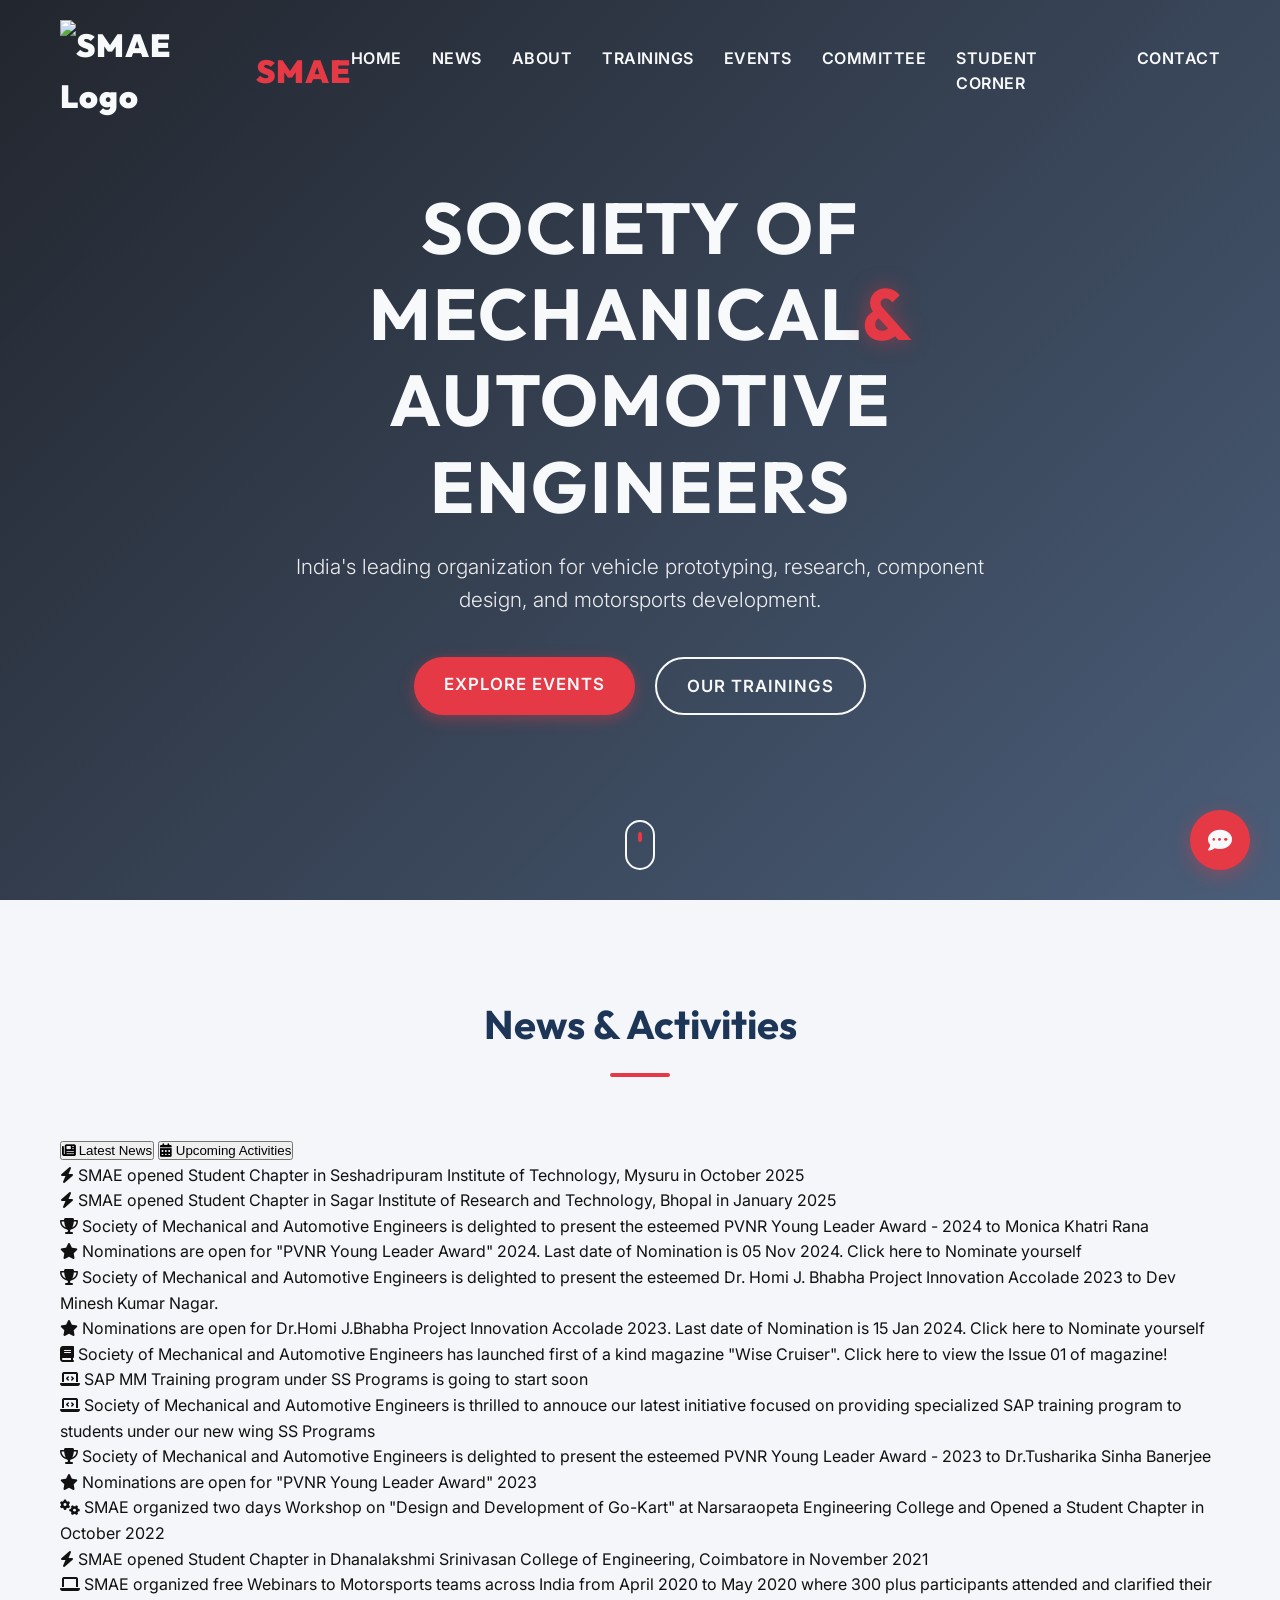
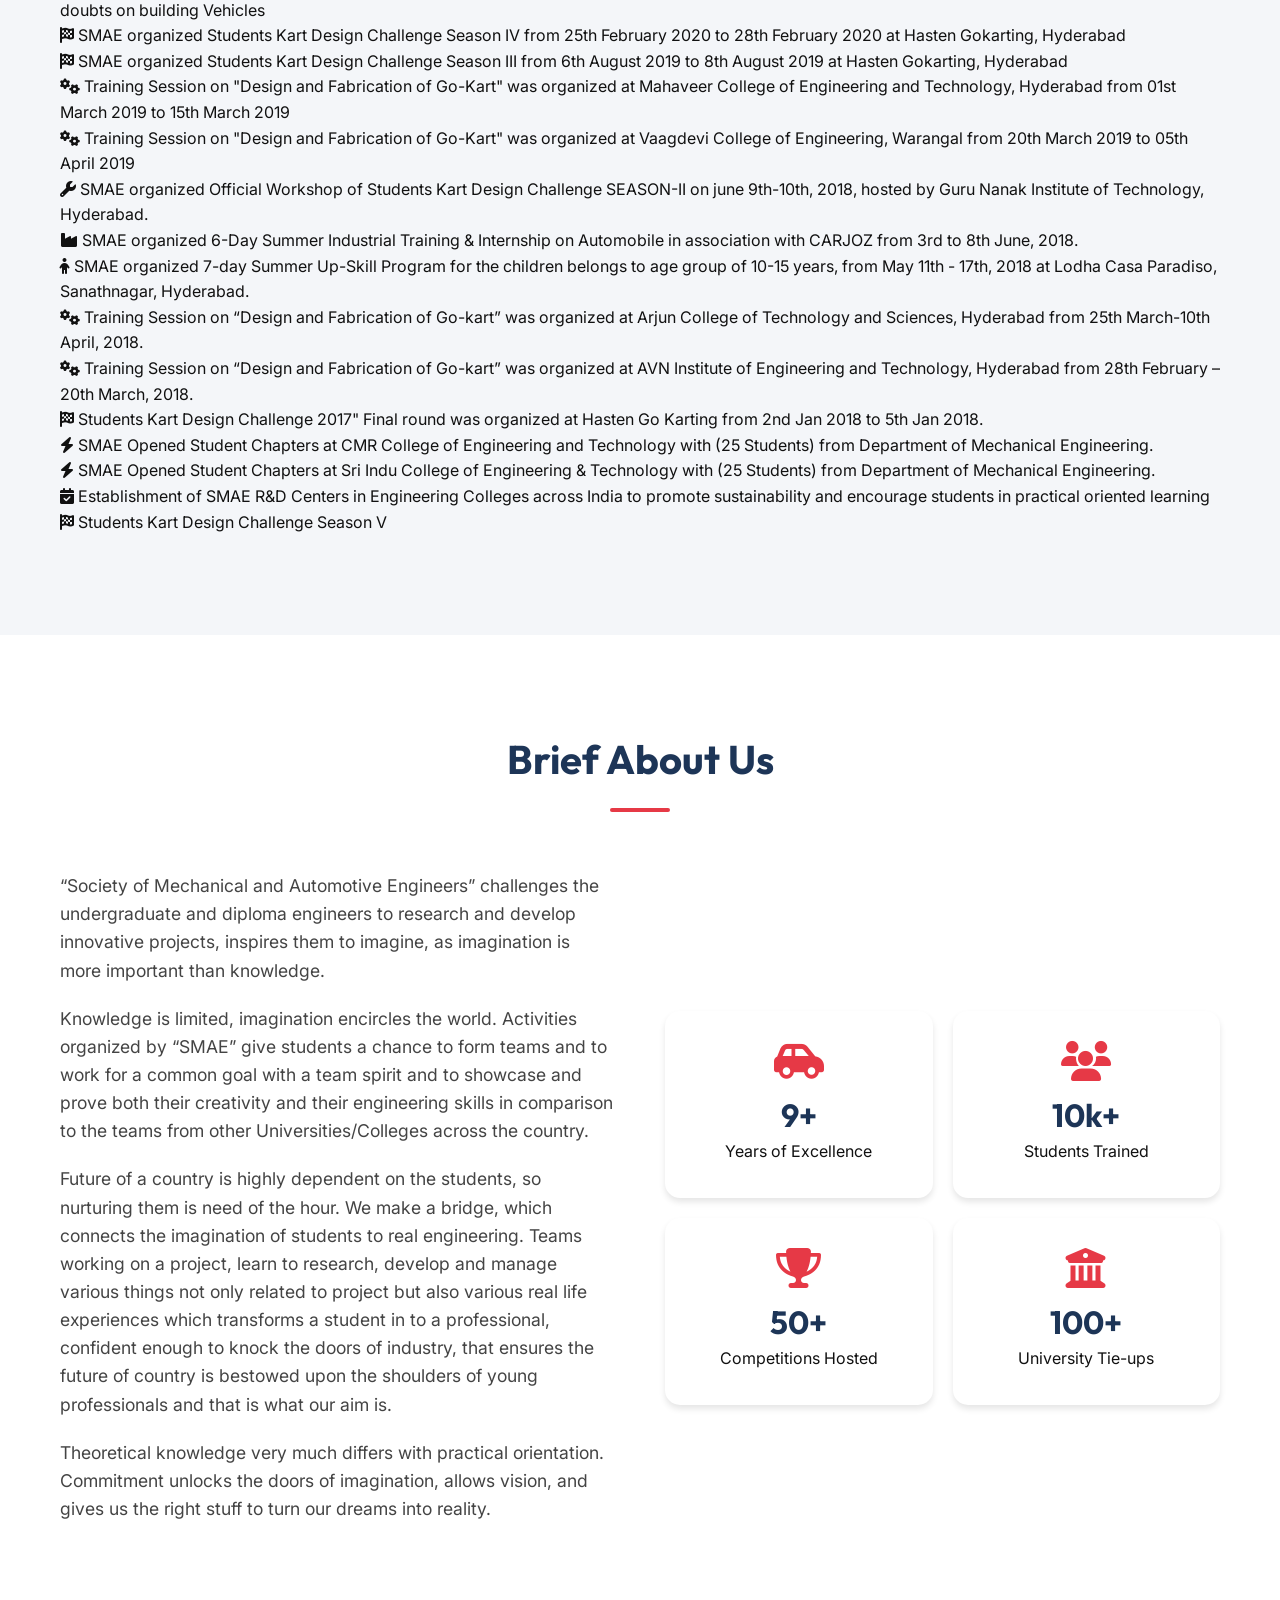
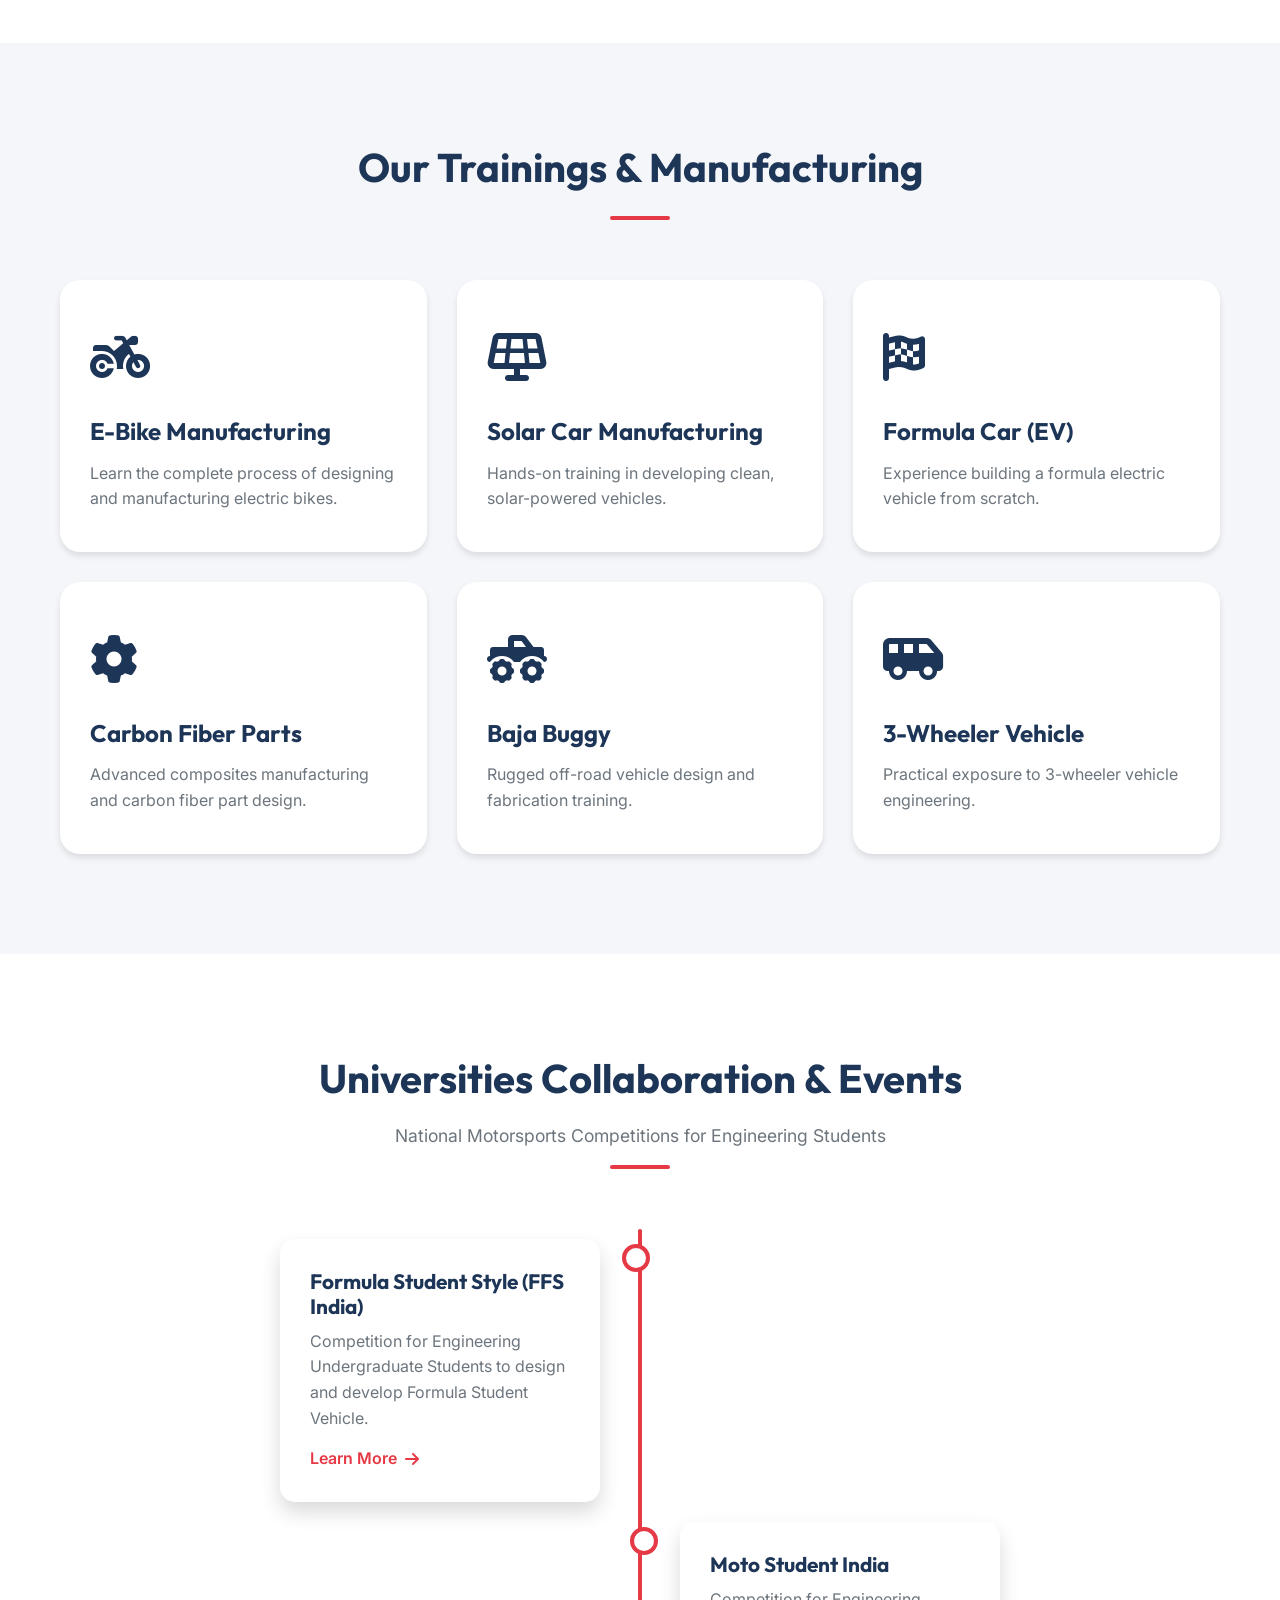
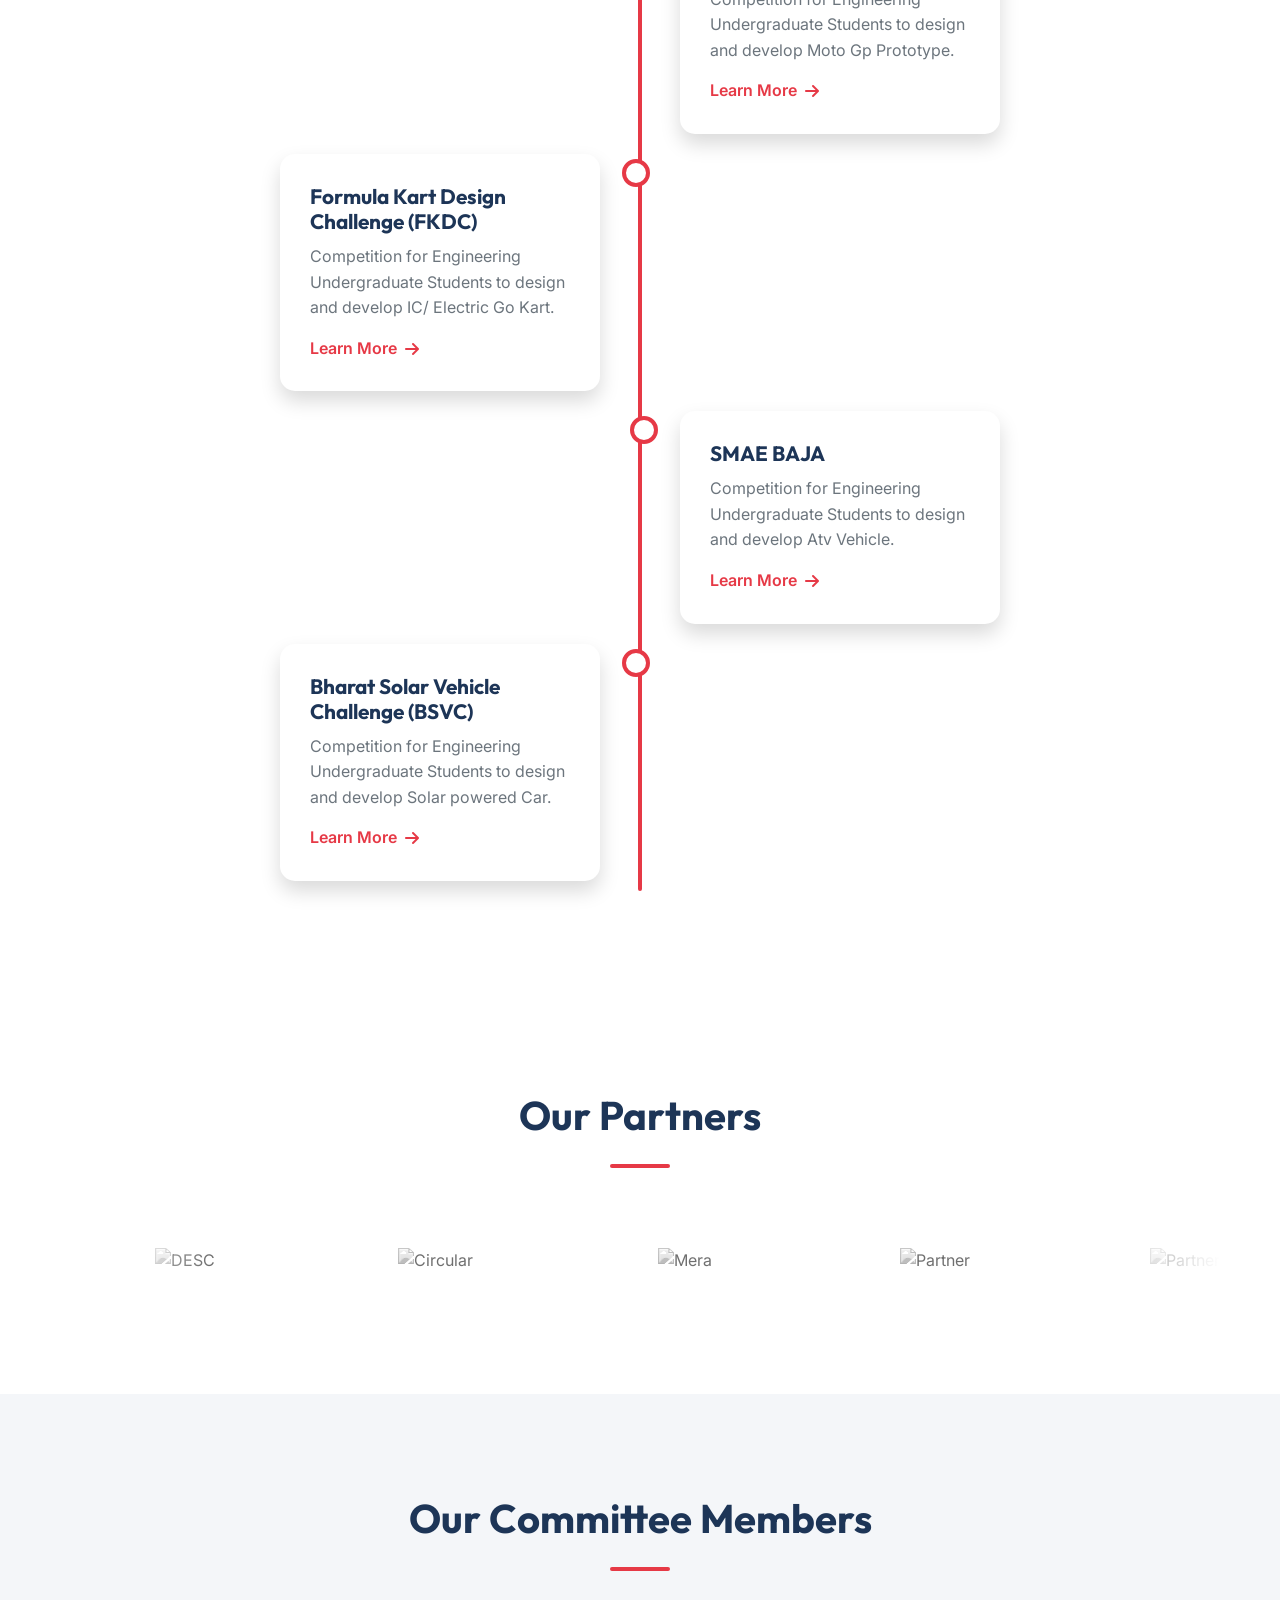
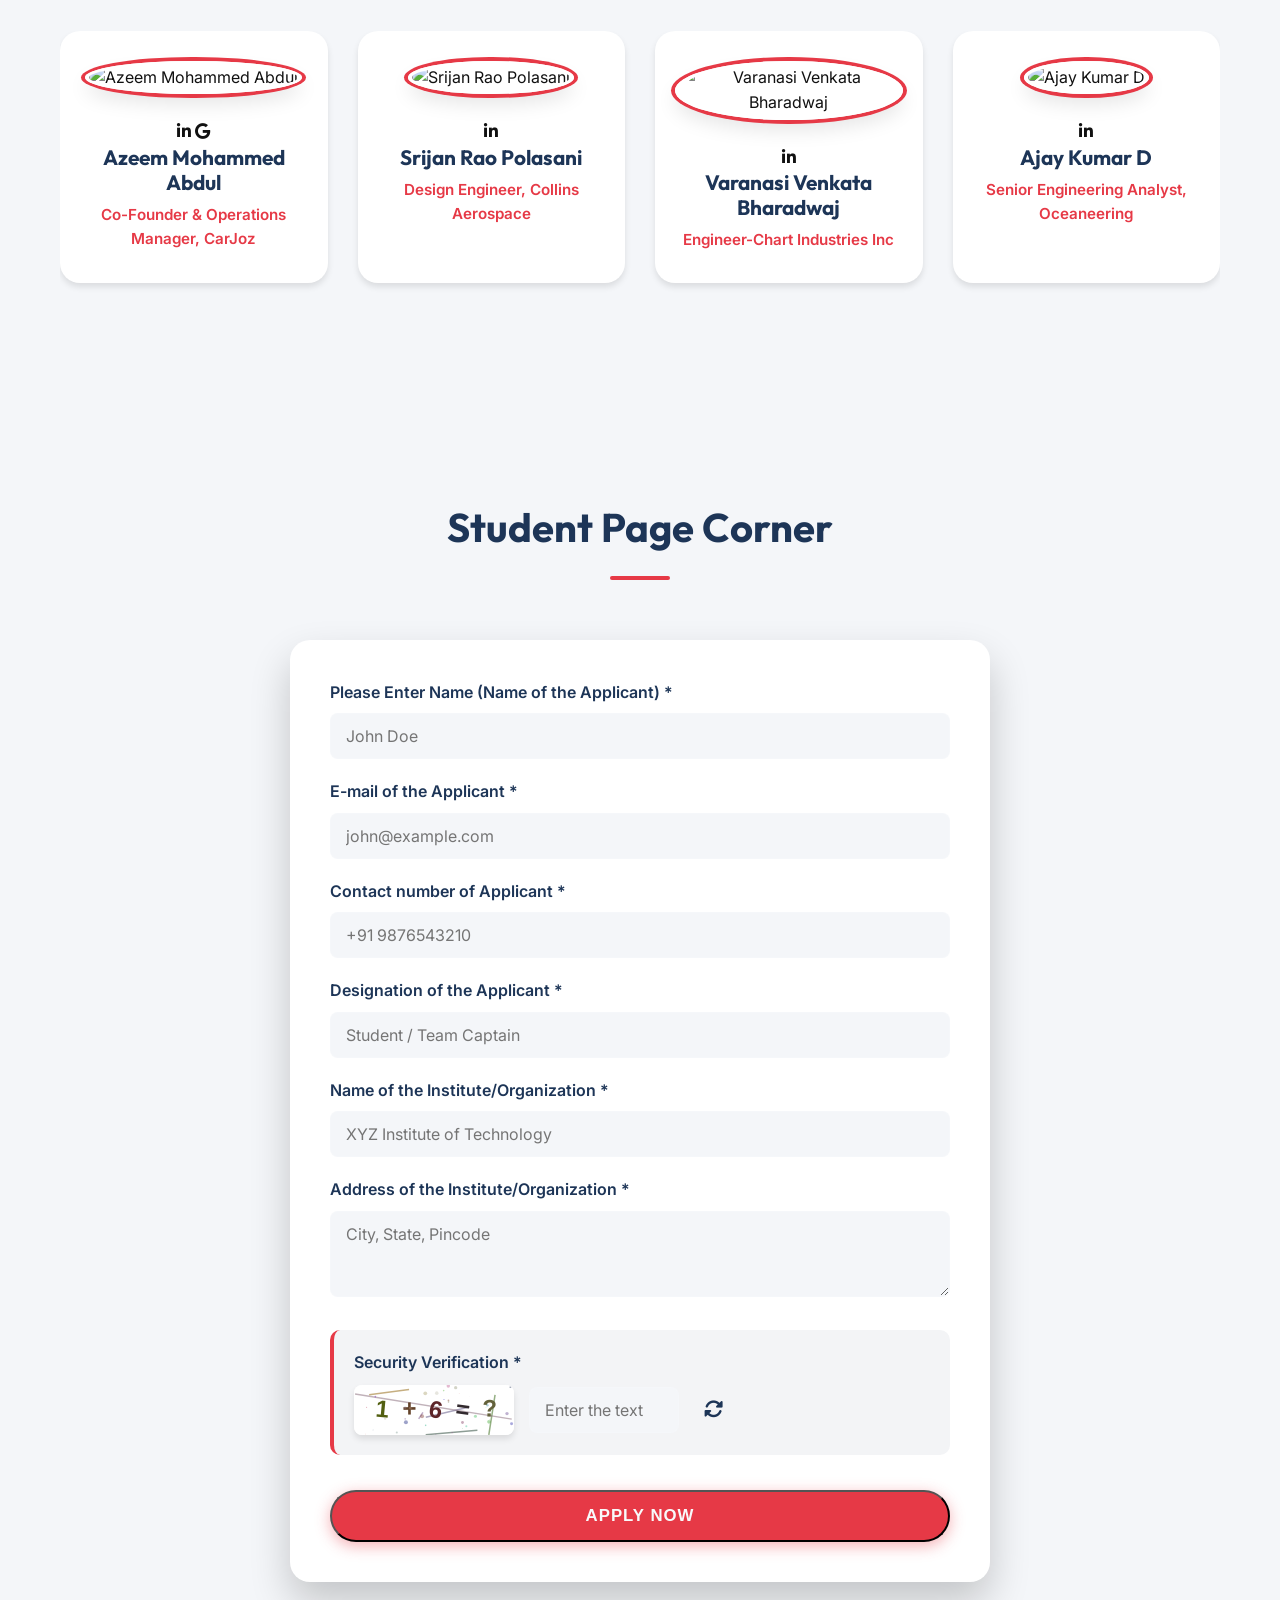
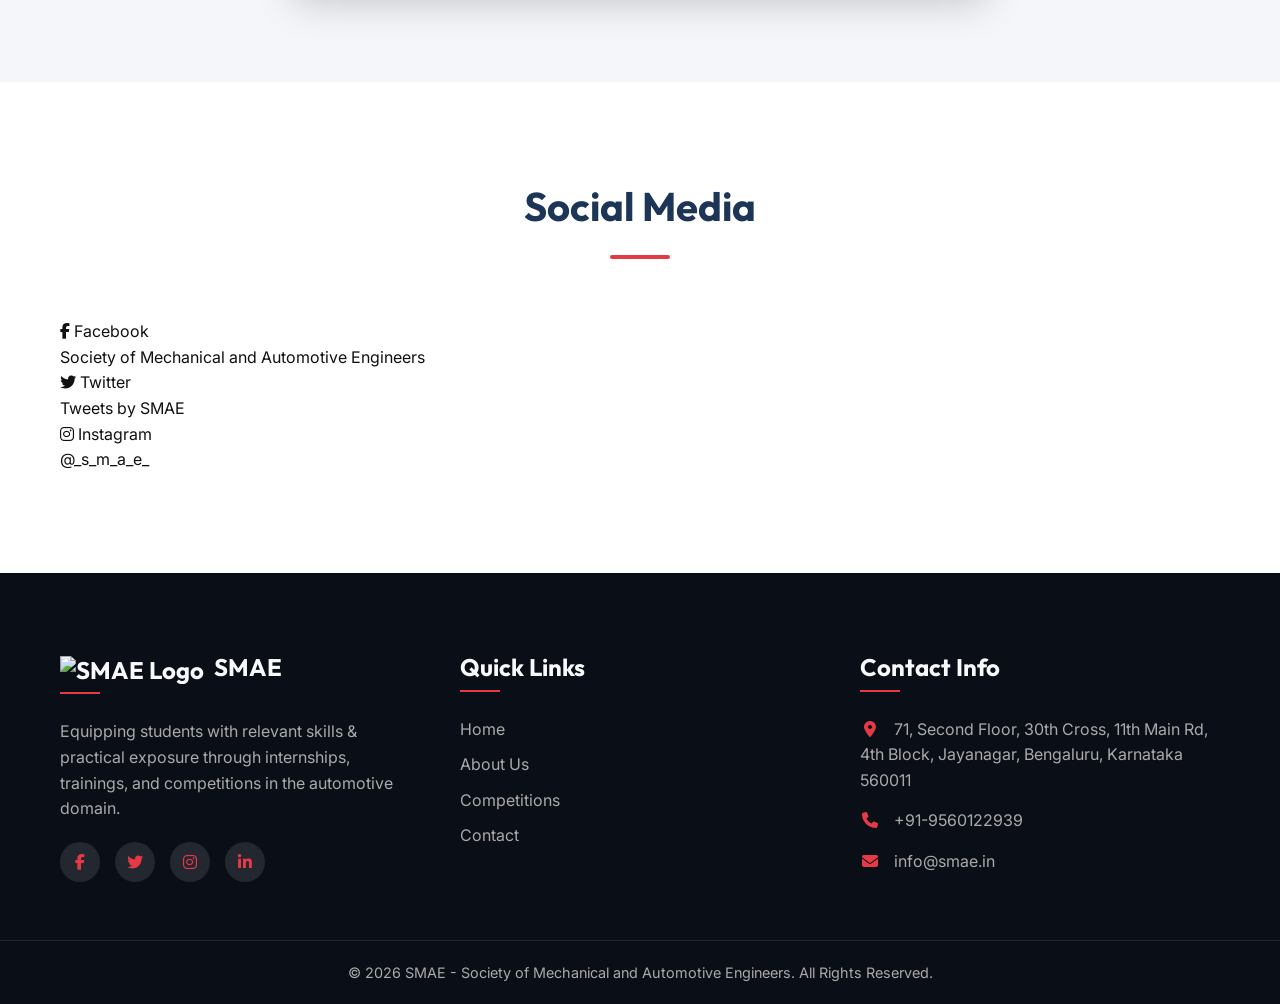
==== commit 195d4c6d: "Enhance index.html with social links and committee info Updated the index.html file to include socia" ====
--- a/index.html
+++ b/index.html
@@ -5,26 +5,33 @@
     <meta name="viewport" content="width=device-width, initial-scale=1.0">
     <title>SMAE - Society of Mechanical and Automotive Engineers</title>
     <meta name="description" content="India's leading organization for vehicle prototyping, research, component design, training, and motorsports development.">
+    <link rel="icon" href="images/smae_logo.png" type="image/png">
     <link rel="stylesheet" href="styles.css">
     <link href="https://fonts.googleapis.com/css2?family=Inter:wght@300;400;600;800&family=Outfit:wght@400;700;900&display=swap" rel="stylesheet">
     <link rel="stylesheet" href="https://cdnjs.cloudflare.com/ajax/libs/font-awesome/6.4.0/css/all.min.css">
 </head>
 <body>
-    <div class="logo">
-        <a href="index.html">
-            <img src="images/smae_logo.png" alt="SMAE Logo" class="logo-img">
-        </a>
-    </div>
-                       
+
+    <div id="fb-root"></div>
+    <script async defer crossorigin="anonymous" src="https://connect.facebook.net/en_US/sdk.js#xfbml=1&version=v18.0" nonce="1b1c"></script>
+    <script async src="https://platform.twitter.com/widgets.js" charset="utf-8"></script>
+
+    <!-- Navigation -->
+    <nav id="navbar">
+        <div class="nav-container">
+            <div class="logo">
+
+
+                <a href="index.html"><img src="images/smae_logo.png" alt="SMAE Logo"><span>   SMAE</span></a>
             </div>
             <ul class="nav-links">
-                <li><a href="#trainings">Home</a></li>
-                <li><a href="#trainings">About</a></li>
-                <li><a href="#events">News</a></li>
-                <li><a href="#committee">Training</a></li>
-                <li><a href="#student-corner">Student Corner</a></li>
+                <li><a href="#home">Home</a></li>
+                <li><a href="#news">News</a></li>
+                <li><a href="#about">About</a></li>
+                <li><a href="#trainings">Trainings</a></li>
                 <li><a href="#events">Events</a></li>
                 <li><a href="#committee">Committee</a></li>
+                <li><a href="#student-corner">Student Corner</a></li>
                 <li><a href="#contact">Contact</a></li>
             </ul>
             <div class="hamburger">
@@ -37,8 +44,8 @@
     <section id="home" class="hero">
         <div class="hero-overlay"></div>
         <div class="hero-content">
-            <h1 class="fade-up"> Society of Mechanical <span class="highlight"> and   </span> Automotive Engineers</h1>
-            <p class="fade-up delay-1">WELCOME TO SMAE</p>
+            <h1 class="fade-up"> Society of Mechanical<span class="highlight">&</span> Automotive Engineers </h1>
+            <p class="fade-up delay-1">India's leading organization for vehicle prototyping, research, component design, and motorsports development.</p>
             <div class="hero-buttons fade-up delay-2">
                 <a href="#events" class="btn btn-primary">Explore Events</a>
                 <a href="#trainings" class="btn btn-secondary">Our Trainings</a>
@@ -49,7 +56,8 @@
                 <div class="wheel"></div>
             </div>
         </div>
-     
+    </section>
+
     <!-- News & Activities Section -->
     <section id="news" class="news-section section-padding bg-light">
         <div class="container">
@@ -119,13 +127,11 @@
             </div>
             <div class="about-content">
                 <div class="about-text fade-right">
-                    <p>“Society of Mechanical and Automotive Engineers” challenges the undergraduate and diploma engineers to research and develop innovative projects, inspires them to imagine, as imagination is more important than knowledge.
-                        Knowledge is limited, imagination encircles the world.
-                        Activities organized by “SMAE” give students a chance to form teams and to work for a common goal with a team spirit and to showcase and prove both their creativity and their engineering skills in comparison to the teams from other Universities/Colleges across the country.
-                        Future of a country is highly dependent on the students, so nurturing them is need of the hour.
-                        We make a bridge, which connects the imagination of students to real engineering.
-                        Teams working on a project, learn to research, develop and manage various things not only related to project but also various real life experiences which transforms a student in to a professional, confident enough to knock the doors of industry, that ensures the future of country is bestowed upon the shoulders of young professionals and that is what our aim is.
-                        Theoretical knowledge very much differs with practical orientation. Commitment unlocks the doors of imagination, allows vision, and gives us the right stuff to turn our dreams into reality.</p>
+                    <p>“Society of Mechanical and Automotive Engineers” challenges the undergraduate and diploma engineers to research and develop innovative projects, inspires them to imagine, as imagination is more important than knowledge.</p>
+                    <p> Knowledge is limited, imagination encircles the world. Activities organized by “SMAE” give students a chance to form teams and to work for a common goal with a team spirit and to showcase and prove both their creativity and their engineering skills in comparison to the teams from other Universities/Colleges across the country.</p>
+                    <p> Future of a country is highly dependent on the students, so nurturing them is need of the hour. We make a bridge, which connects the imagination of students to real engineering. Teams working on a project, learn to research, develop and manage various things not only related to project but also various real life experiences which transforms a student in to a professional, confident enough to knock the doors of industry, that ensures the future of country is bestowed upon the shoulders of young professionals and that is what our aim is.</p>
+                     <P>Theoretical knowledge very much differs with practical orientation. Commitment unlocks the doors of imagination, allows vision, and gives us the right stuff to turn our dreams into reality.</p>
+                </div>
                 <div class="about-stats fade-left">
                     <div class="stat-box">
                         <i class="fas fa-car-side"></i>
@@ -242,39 +248,6 @@
         </div>
     </section>
 
-    <!-- Committee Section -->
-    <section id="committee" class="committee section-padding bg-light">
-        <div class="container">
-            <div class="section-header fade-in">
-                <h2>Our Committee</h2>
-                <div class="underline"></div>
-            </div>
-            <div class="committee-grid fade-up">
-                <div class="committee-card">
-                    <img src="https://smae.in/images/committee-img/azeem.jpg" alt="Azeem Mohammed Abdul">
-                    <h3>Azeem Mohammed Abdul</h3>
-                    <p>Co-Founder & Operations Manager, CarJoz.</p>
-                </div>
-                <div class="committee-card">
-                    <img src="https://smae.in/images/committee-img/srijan.jpg" alt="Srijan Rao Polasani">
-                    <h3>Srijan Rao Polasani</h3>
-                    <p>Design Engineer, Collins Aerospace</p>
-                </div>
-                <div class="committee-card">
-                    <img src="https://smae.in/images/committee-img/baradwaj.JPG" alt="Varanasi Venkata Bharadwaj">
-                    <h3>Varanasi Venkata Bharadwaj</h3>
-                    <p>Engineer-Chart Industries Inc</p>
-                </div>
-                <div class="committee-card">
-                    <img src="https://smae.in/images/committee-img/ajay.jpg" alt="Ajay Kumar D">
-                    <h3>Ajay Kumar D</h3>
-                    <p>Senior Engineering Analyst, Oceaneering</p>
-                </div>
-            </div>
-        </div>
-    </section>
-
-     
     <!-- Sponsors / Partners Section -->
     <section id="sponsors" class="sponsors section-padding">
         <div class="container">
@@ -323,6 +296,71 @@
         </div>
     </section>
 
+    <!-- Committee Section -->
+    <section id="committee" class="committee section-padding bg-light">
+        <div class="container">
+            <div class="section-header fade-in">
+                <h2>Our Committee Members</h2>
+                <div class="underline"></div>
+            </div>
+            <div class="committee-grid">
+                <!-- Azeem -->
+                <div class="committee-card fade-up">
+                    <div class="card-img-wrapper">
+                        <img src="https://smae.in/images/committee-img/azeem.jpg" alt="Azeem Mohammed Abdul">
+                        <div class="social-hover">
+                            <a href="#"><i class="fab fa-linkedin-in"></i></a>
+                            <a href="#"><i class="fab fa-google"></i></a>
+                        </div>
+                    </div>
+                    <div class="card-info">
+                        <h3>Azeem Mohammed Abdul</h3>
+                        <p>Co-Founder & Operations Manager, CarJoz</p>
+                    </div>
+                </div>
+                <!-- Srijan -->
+                <div class="committee-card fade-up delay-1">
+                    <div class="card-img-wrapper">
+                        <img src="https://smae.in/images/committee-img/srijan.jpg" alt="Srijan Rao Polasani">
+                        <div class="social-hover">
+                            <a href="https://www.linkedin.com/in/srijan-rao-polasani-82194b104/" target="_blank"><i class="fab fa-linkedin-in"></i></a>
+                        </div>
+                    </div>
+                    <div class="card-info">
+                        <h3>Srijan Rao Polasani</h3>
+                        <p>Design Engineer, Collins Aerospace</p>
+                    </div>
+                </div>
+                <!-- Bharadwaj -->
+                <div class="committee-card fade-up delay-2">
+                    <div class="card-img-wrapper">
+                        <img src="https://smae.in/images/committee-img/baradwaj.JPG" alt="Varanasi Venkata Bharadwaj">
+                        <div class="social-hover">
+                            <a href="https://www.linkedin.com/in/varanasi-bharadwaj-59558577" target="_blank"><i class="fab fa-linkedin-in"></i></a>
+                        </div>
+                    </div>
+                    <div class="card-info">
+                        <h3>Varanasi Venkata Bharadwaj</h3>
+                        <p>Engineer-Chart Industries Inc</p>
+                    </div>
+                </div>
+                <!-- Ajay -->
+                <div class="committee-card fade-up delay-3">
+                    <div class="card-img-wrapper">
+                        <img src="https://smae.in/images/committee-img/ajay.jpg" alt="Ajay Kumar D">
+                        <div class="social-hover">
+                            <a href="https://www.linkedin.com/in/ajay-kumar-d-578230118#search" target="_blank"><i class="fab fa-linkedin-in"></i></a>
+                        </div>
+                    </div>
+                    <div class="card-info">
+                        <h3>Ajay Kumar D</h3>
+                        <p>Senior Engineering Analyst, Oceaneering</p>
+                    </div>
+                </div>
+            </div>
+        </div>
+    </section>
+
     <!-- Student Corner Section -->
     <section id="student-corner" class="student-corner section-padding bg-light">
         <div class="container">
@@ -372,20 +410,58 @@
         </div>
     </section>
 
+    <!-- Social Media Section -->
+    <section id="social" class="social-section section-padding">
+        <div class="container">
+            <div class="section-header fade-in">
+                <h2>Social Media</h2>
+                <div class="underline"></div>
+            </div>
+            <div class="social-grid">
+                <div class="social-widget fade-up">
+                    <div class="widget-header facebook">
+                        <i class="fab fa-facebook-f"></i> Facebook
+                    </div>
+                    <div class="widget-body">
+                        <div class="fb-page" data-href="https://www.facebook.com/smaesociety" data-tabs="timeline" data-width="" data-height="310" data-small-header="false" data-adapt-container-width="true" data-hide-cover="false" data-show-facepile="true">
+                            <blockquote cite="https://www.facebook.com/smaesociety" class="fb-xfbml-parse-ignore"><a href="https://www.facebook.com/smaesociety">Society of Mechanical and Automotive Engineers</a></blockquote>
+                        </div>
+                    </div>
+                </div>
+                
+                <div class="social-widget fade-up delay-1">
+                    <div class="widget-header twitter">
+                        <i class="fab fa-twitter"></i> Twitter
+                    </div>
+                    <div class="widget-body">
+                        <a class="twitter-timeline" href="https://twitter.com/SMAE46347992" data-chrome="nofooter" data-link-color="#e70d1f" data-height="310">Tweets by SMAE</a>
+                    </div>
+                </div>
+                
+                <div class="social-widget fade-up delay-2">
+                    <div class="widget-header instagram">
+                        <i class="fab fa-instagram"></i> Instagram
+                    </div>
+                    <div class="widget-body">
+                        <a href="https://instawidget.net/v/user/_s_m_a_e_" id="link-de7aff1700dda24b436ceee37dc88e2825a9780007ad4a1159267594eefb6652">@_s_m_a_e_</a>
+                        <script src="https://instawidget.net/js/instawidget.js?u=de7aff1700dda24b436ceee37dc88e2825a9780007ad4a1159267594eefb6652&width=100%"></script>
+                    </div>
+                </div>
+            </div>
+        </div>
+    </section>
+
     <!-- Footer -->
     <footer id="contact" class="footer">
         <div class="container footer-content">
             <div class="footer-col">
-                <h3>SMAE</h3>
+                <h3><img src="images/smae_logo.png" alt="SMAE Logo" style="height: 30px; margin-right: 10px; vertical-align: middle;">SMAE</h3>
                 <p>Equipping students with relevant skills & practical exposure through internships, trainings, and competitions in the automotive domain.</p>
                 <div class="social-links">
-                    <a href="https://www.facebook.com/@smaesociety/?hr=1&wtsid=rdr_107hEboCzZ5tbkS4i"><i class="fab fa-facebook-f"></i></a>
-                    <a href="https://x.com/SMAE46347992"><i class="fab fa-twitter"></i></a>
-                    <a href="https://www.instagram.com/_s_m_a_e_?utm_source=qr&igsh=Y3ZkOWt1NW43OG1w" target="_blank">
-                        <i class="fab fa-instagram"></i>
-                        </a>
-                    <a href="https://www.linkedin.com/in/smae?utm_source=share_via&utm_content=profile&utm_medium=member_ios"><i class="fab fa-linkedin-in"></i></a>
- 
+                    <a href="https://www.facebook.com/smaesociety" target="_blank"><i class="fab fa-facebook-f"></i></a>
+                    <a href="https://twitter.com/SMAE46347992" target="_blank"><i class="fab fa-twitter"></i></a>
+                    <a href="https://www.instagram.com/_s_m_a_e_/" target="_blank"><i class="fab fa-instagram"></i></a>
+                    <a href="https://www.linkedin.com/in/society-of-mechanical-and-automotive-engineers-86778a149/" target="_blank"><i class="fab fa-linkedin-in"></i></a>
                 </div>
             </div>
             <div class="footer-col">
@@ -399,9 +475,9 @@
             </div>
             <div class="footer-col">
                 <h3>Contact Info</h3>
-                <p><i class="fas fa-map-marker-alt"></i> Hyderabad, Telangana</p>
-                <p><i class="fas fa-phone"></i> <a href="tel:+ +91-9640-295 295">  +91-9640-295 295</a></p>
-                <p><i class="fas fa-envelope"></i> <a href="mailto:contact@smae.in">contact@smae.in</a></p>
+                <p><i class="fas fa-map-marker-alt"></i> 71, Second Floor, 30th Cross, 11th Main Rd, 4th Block, Jayanagar, Bengaluru, Karnataka 560011</p>
+                <p><i class="fas fa-phone"></i> <a href="tel:+919560122939">+91-9560122939</a></p>
+                <p><i class="fas fa-envelope"></i> <a href="mailto:info@smae.in">info@smae.in</a></p>
             </div>
         </div>
         <div class="footer-bottom">
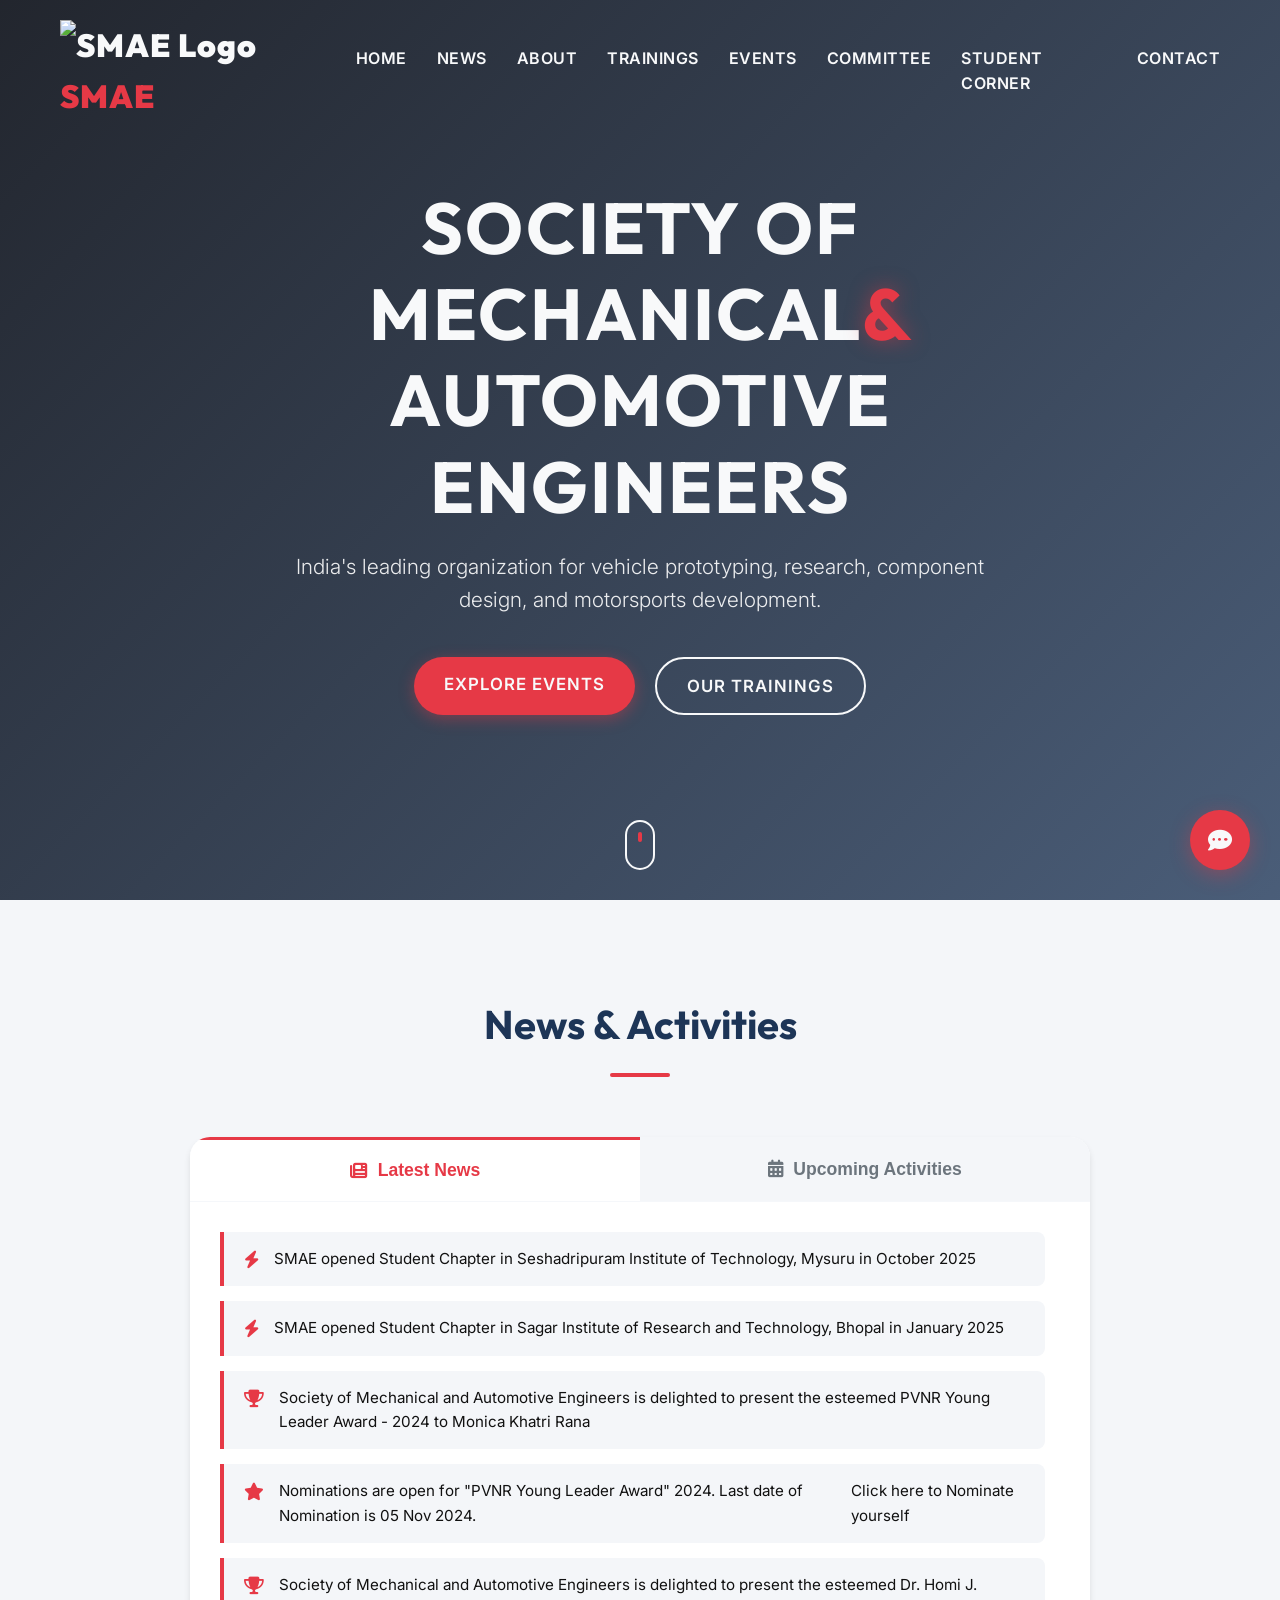
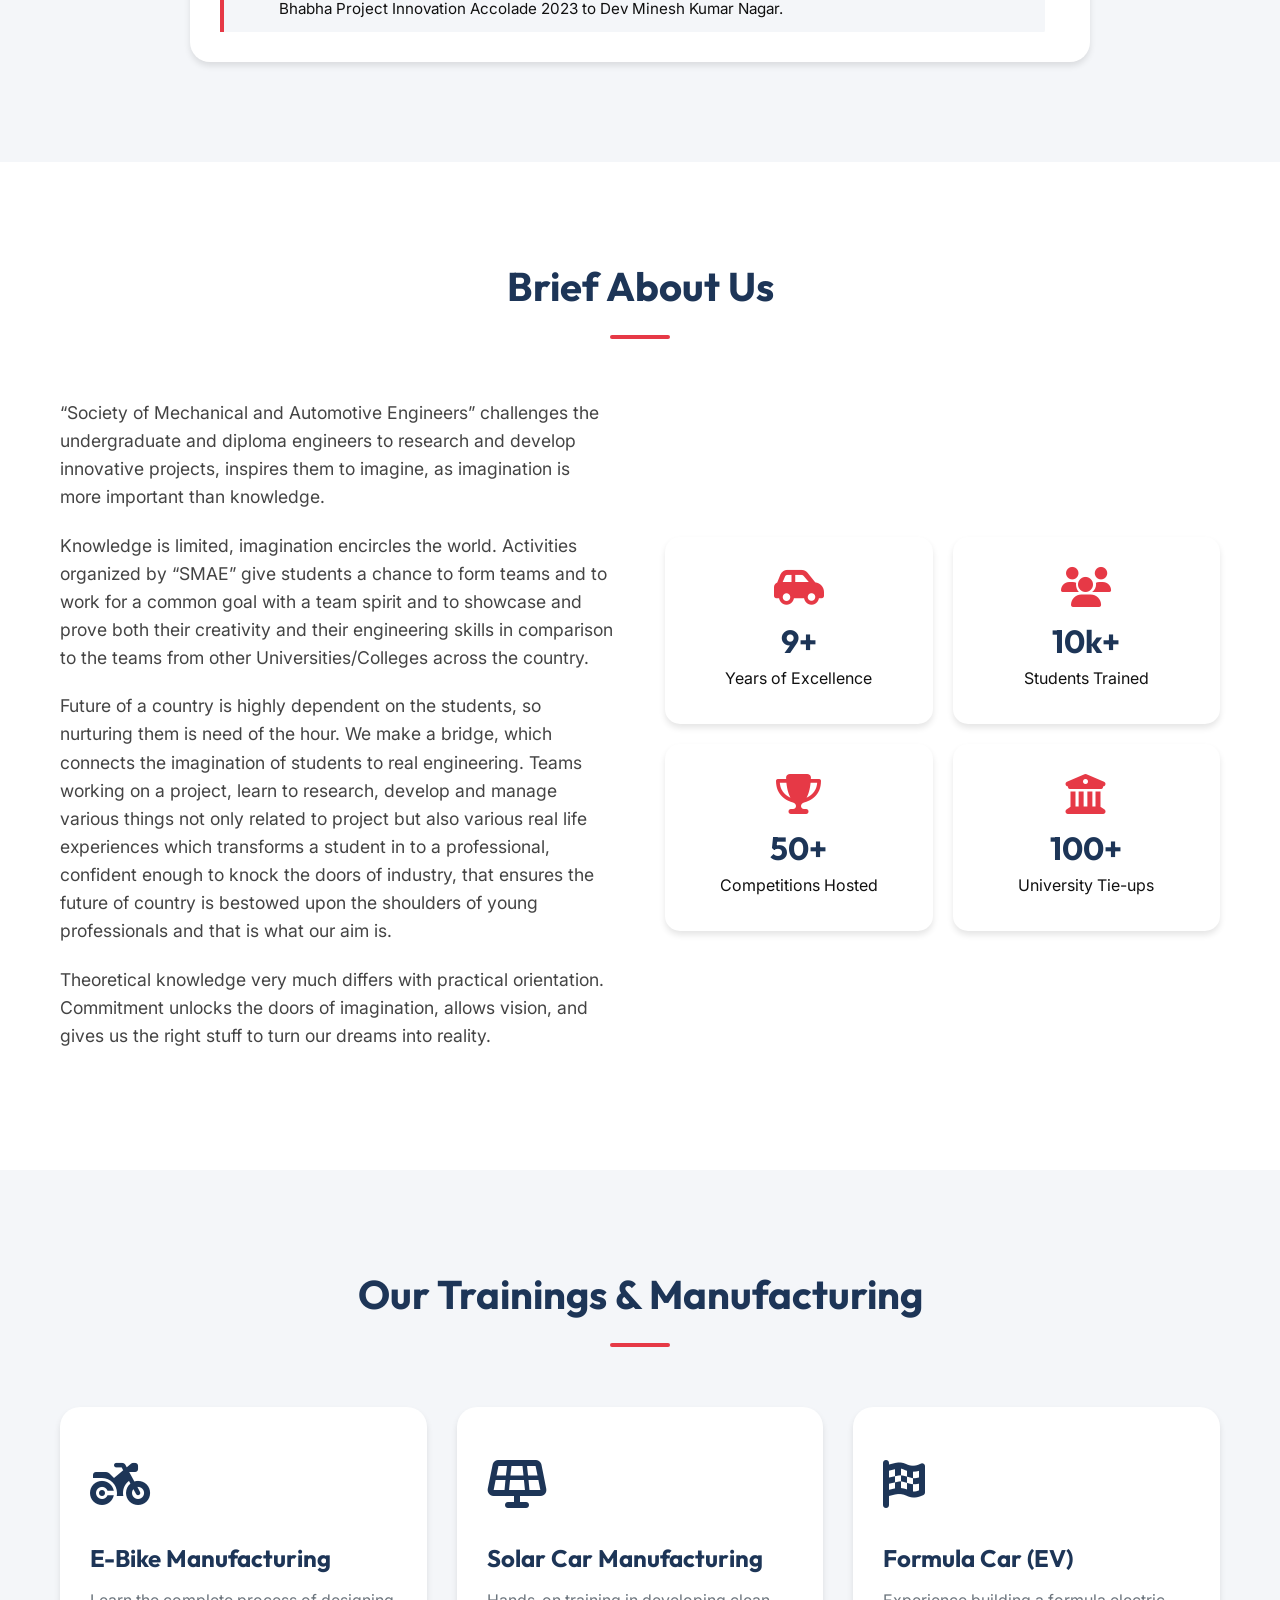
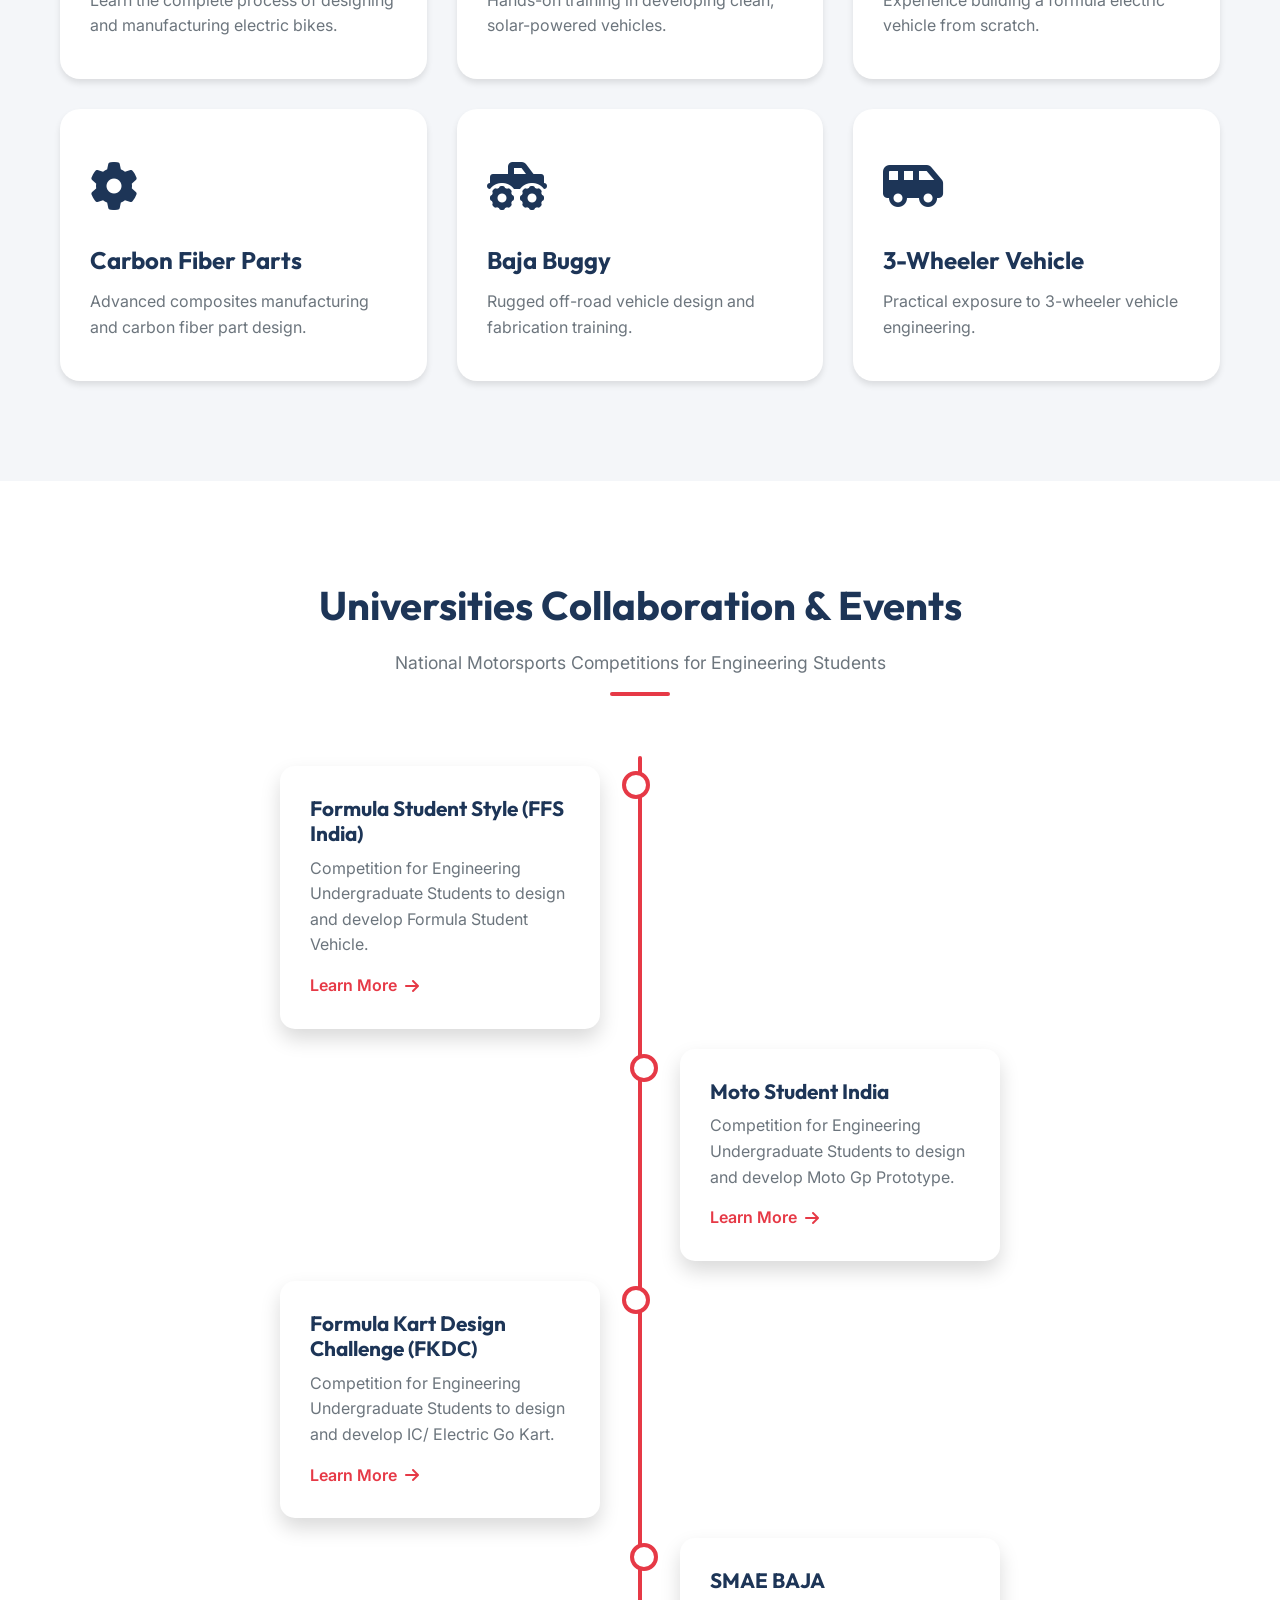
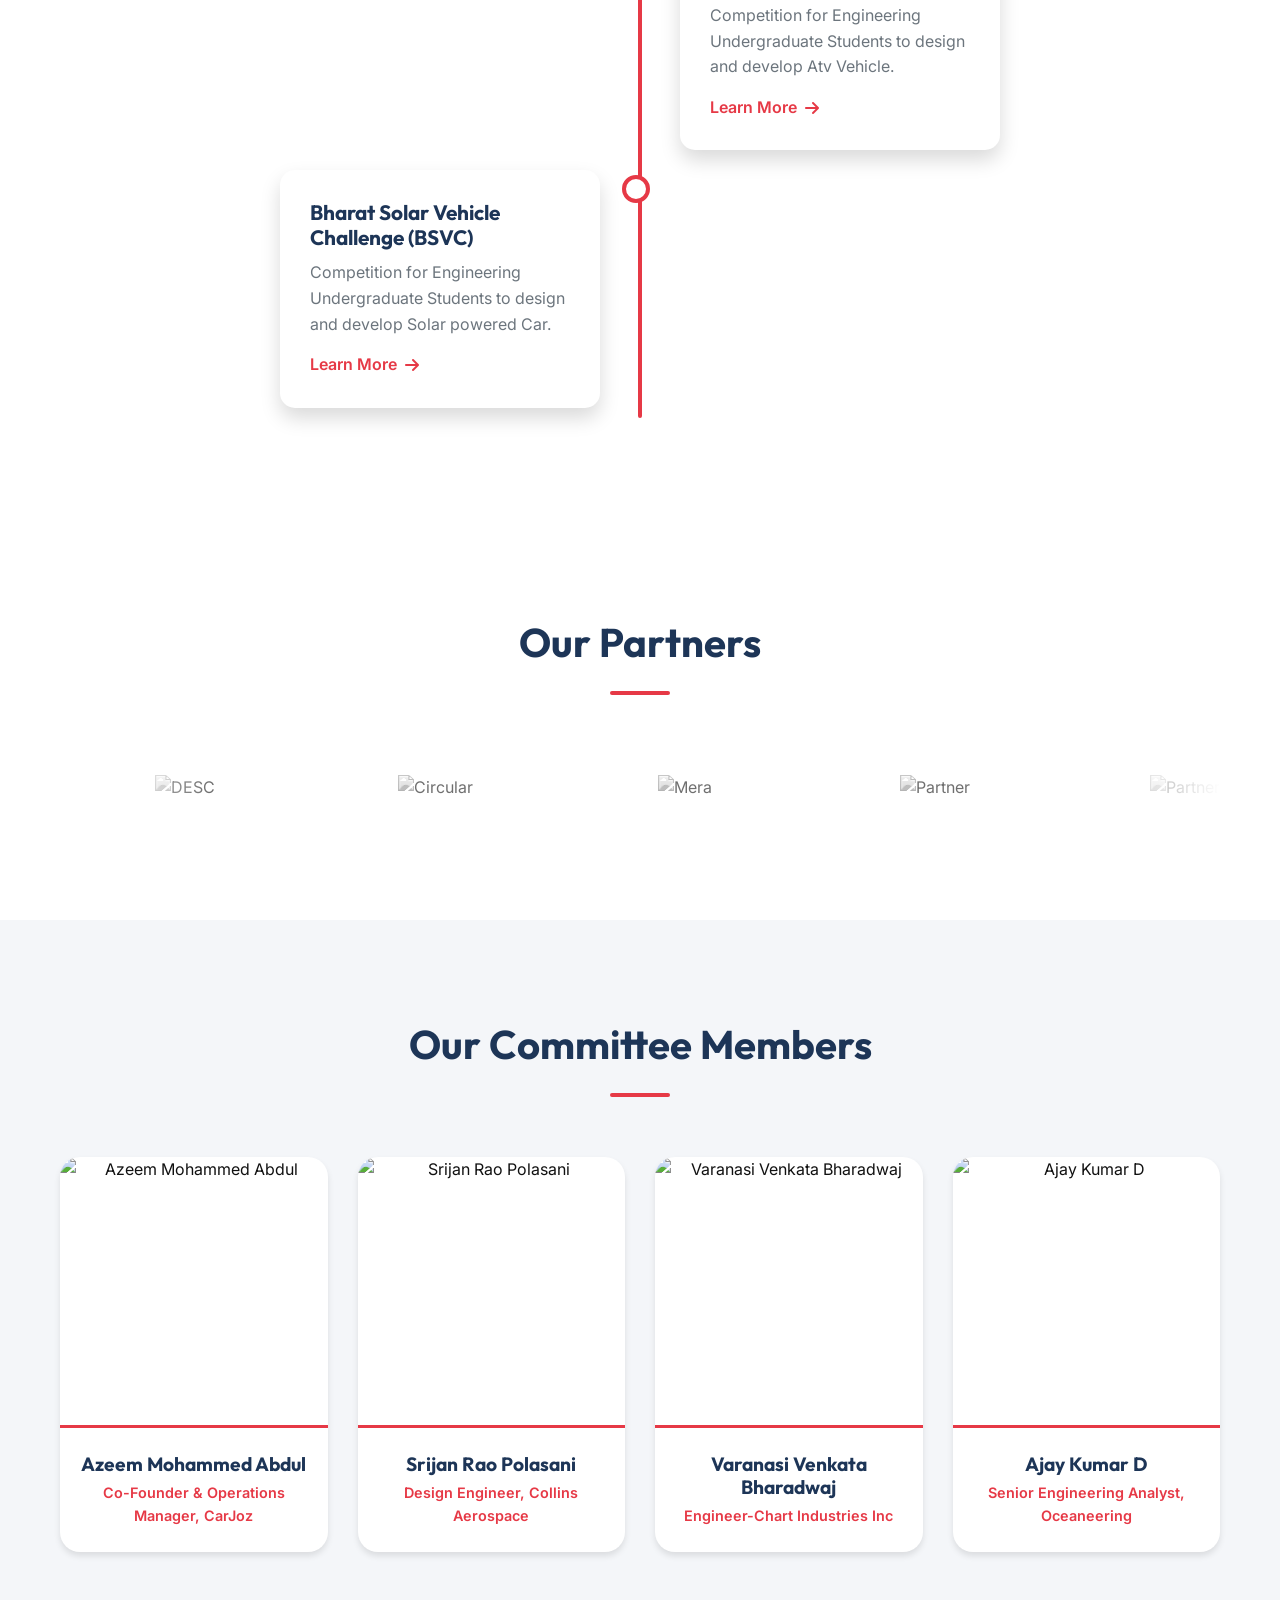
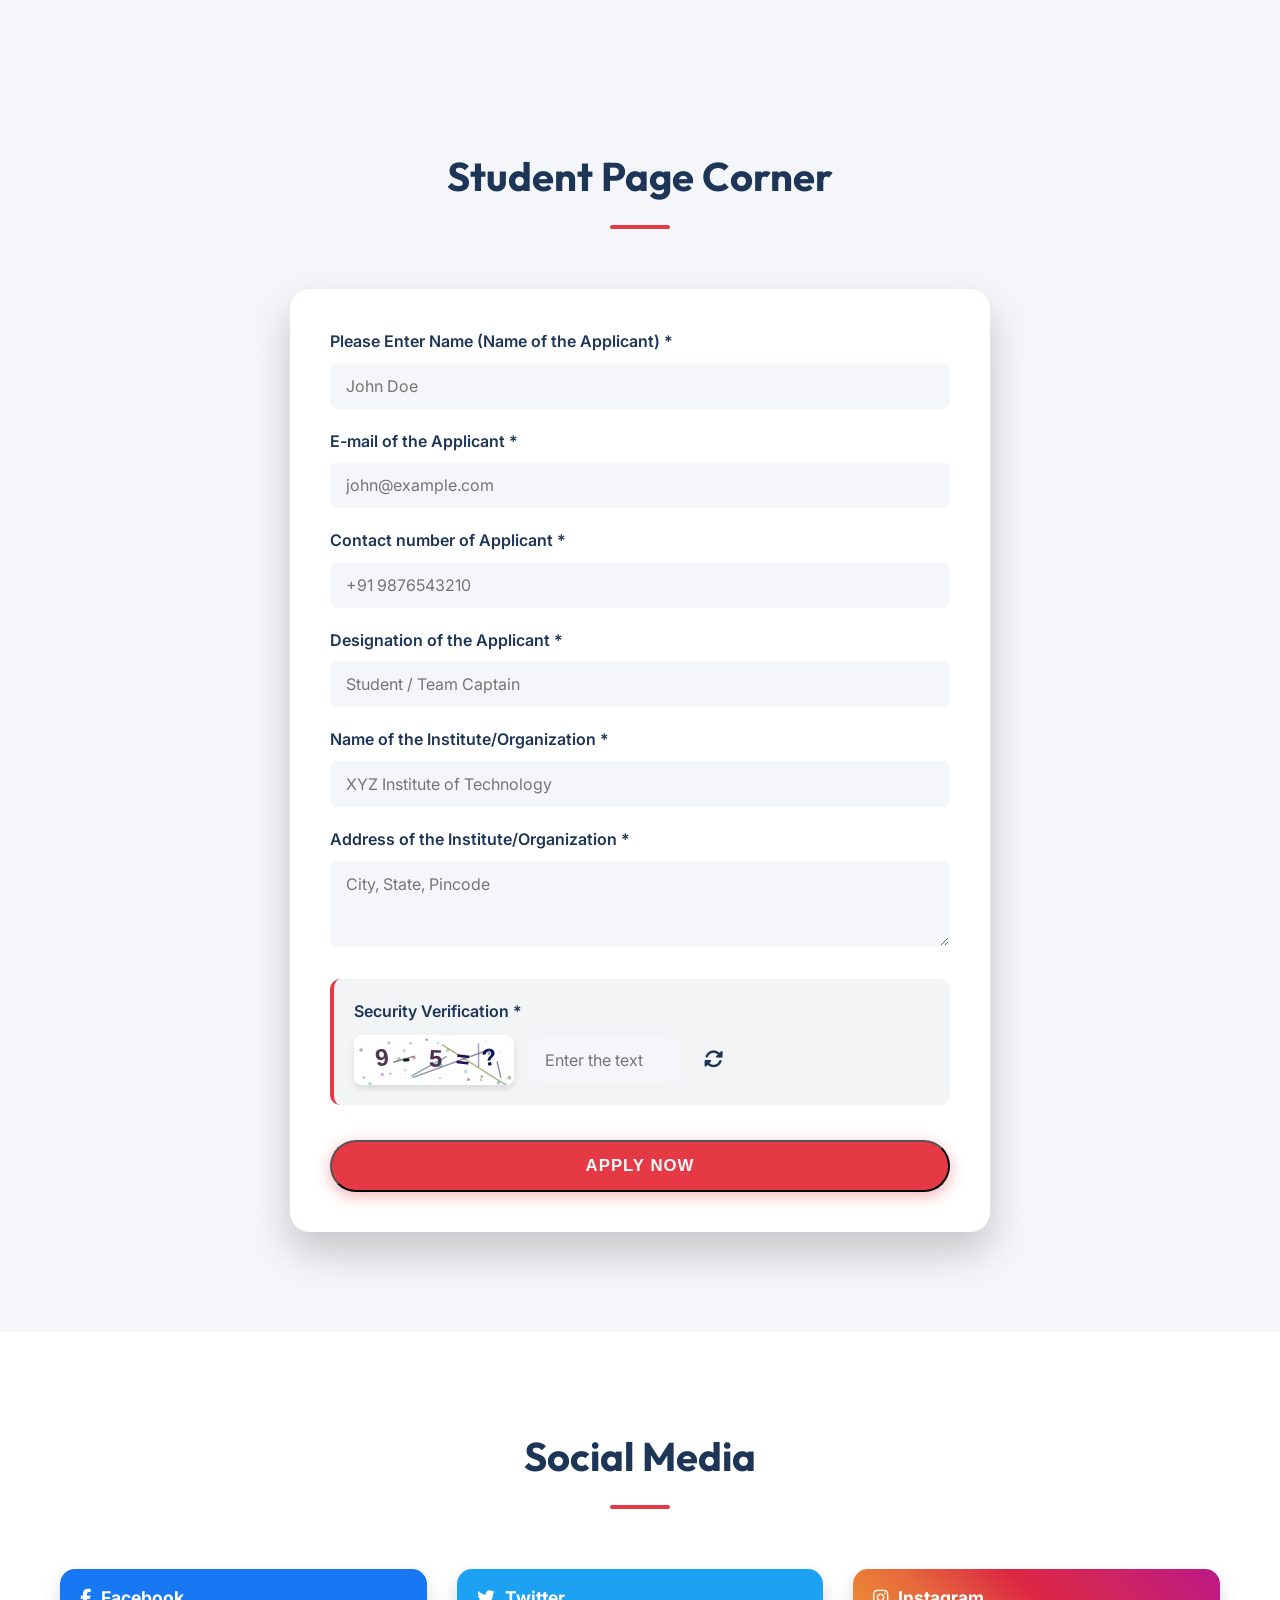
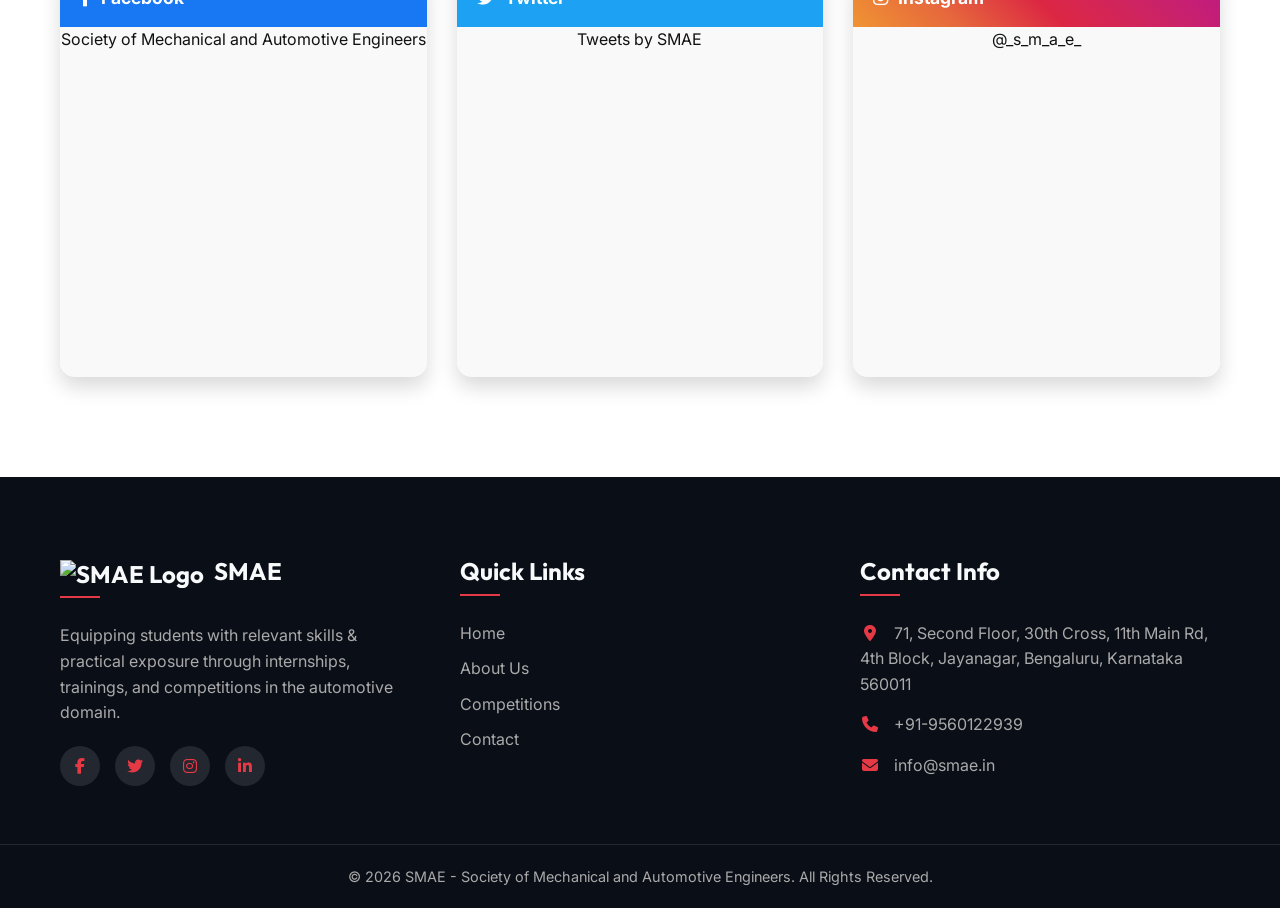
==== commit 7936b5a9: "Fix logo image source path in index.html" ====
--- a/index.html
+++ b/index.html
@@ -22,7 +22,7 @@
             <div class="logo">
 
 
-                <a href="index.html"><img src="images/smae_logo.png" alt="SMAE Logo"><span>   SMAE</span></a>
+                <a href="index.html"><img src="./images/smae_logo.png" alt="SMAE Logo" class="logo-img"><span>   SMAE</span></a>
             </div>
             <ul class="nav-links">
                 <li><a href="#home">Home</a></li>
--- a/styles.css
+++ b/styles.css
@@ -180,20 +180,15 @@
     color: var(--text-light);
     letter-spacing: 1px;
 }
-/* Logo Image Styling */
-.logo-img {
+
+.logo span {
+    color: var(--primary-color);
+    vertical-align: top;
+}
+
+.logo img {
     height: 50px;
     width: auto;
-    display: block;
-}
-
-.logo a {
-    display: flex;
-    align-items: center;
-}
-
-.logo span {
-    color: var(--primary-color);
 }
 
 .nav-links {
@@ -840,40 +835,129 @@
     100% { transform: translateX(calc(-250px * 15)); }
 }
 
+/* News & Activities Section */
+.news-section {
+    position: relative;
+    z-index: 2;
+}
+
+.tabs-container {
+    background: var(--bg-white);
+    border-radius: 20px;
+    box-shadow: var(--shadow-sm);
+    overflow: hidden;
+    margin: 0 auto;
+    max-width: 900px;
+}
+
+.tabs-header {
+    display: flex;
+    border-bottom: 1px solid var(--border-color);
+    background: var(--bg-light);
+}
+
+.tab-btn {
+    flex: 1;
+    padding: 20px;
+    background: transparent;
+    border: none;
+    font-size: 1.1rem;
+    font-weight: 600;
+    color: var(--text-muted);
+    cursor: pointer;
+    transition: var(--transition-fast);
+    display: flex;
+    align-items: center;
+    justify-content: center;
+    gap: 10px;
+}
+
+.tab-btn:hover {
+    color: var(--secondary-color);
+    background: rgba(0,0,0,0.02);
+}
+
+.tab-btn.active {
+    color: var(--primary-color);
+    background: var(--bg-white);
+    border-top: 3px solid var(--primary-color);
+}
+
+.tabs-content {
+    padding: 30px;
+}
+
+.tab-pane {
+    display: none;
+    animation: fadeIn 0.5s ease;
+}
+
+.tab-pane.active {
+    display: block;
+}
+
+.news-scroller {
+    max-height: 400px;
+    overflow-y: auto;
+    padding-right: 15px;
+}
+
+.news-scroller::-webkit-scrollbar {
+    width: 6px;
+}
+
+.news-scroller::-webkit-scrollbar-track {
+    background: var(--bg-light);
+    border-radius: 4px;
+}
+
+.news-scroller::-webkit-scrollbar-thumb {
+    background: var(--primary-color);
+    border-radius: 4px;
+}
+
+.news-list {
+    display: flex;
+    flex-direction: column;
+    gap: 15px;
+}
+
+.news-list li {
+    padding: 15px 20px;
+    background: var(--bg-light);
+    border-left: 4px solid var(--primary-color);
+    border-radius: 0 8px 8px 0;
+    font-size: 0.95rem;
+    color: var(--text-dark);
+    display: flex;
+    align-items: flex-start;
+    gap: 15px;
+    transition: var(--transition-fast);
+}
+
+.news-list li:hover {
+    transform: translateX(5px);
+    box-shadow: var(--shadow-sm);
+    background: var(--bg-white);
+}
+
+.highlight-icon {
+    color: var(--primary-color);
+    margin-top: 4px;
+    font-size: 1.1rem;
+}
+
 /* Committee Section */
 .committee-grid {
-    display: flex;
-    flex-wrap: nowrap;
-    overflow-x: auto;
-    gap: 20px;
-    padding-bottom: 20px;
-    -webkit-overflow-scrolling: touch;
-    scroll-snap-type: x mandatory;
-}
-
-.committee-grid::-webkit-scrollbar {
-    height: 6px;
-}
-.committee-grid::-webkit-scrollbar-track {
-    background: rgba(0,0,0,0.05);
-    border-radius: 3px;
-}
-.committee-grid::-webkit-scrollbar-thumb {
-    background: var(--primary-color);
-    border-radius: 3px;
-}
-
-@media (min-width: 1200px) {
-    .committee-grid {
-        justify-content: center;
-    }
+    display: grid;
+    grid-template-columns: repeat(auto-fit, minmax(250px, 1fr));
+    gap: 30px;
+    margin-top: 40px;
 }
 
 .committee-card {
-    flex: 0 0 280px;
-    background: var(--bg-white);
-    scroll-snap-align: center;
-    border-radius: 15px;
+    background: var(--bg-white);
+    border-radius: 20px;
     overflow: hidden;
     box-shadow: var(--shadow-sm);
     transition: var(--transition-fast);
@@ -885,73 +969,135 @@
     box-shadow: var(--shadow-lg);
 }
 
-.member-image {
+.card-img-wrapper {
     position: relative;
     width: 100%;
-    height: 300px;
+    padding-top: 100%; /* 1:1 Aspect Ratio */
     overflow: hidden;
-}
-
-.member-image img {
+    border-bottom: 3px solid var(--primary-color);
+}
+
+.card-img-wrapper img {
+    position: absolute;
+    top: 0;
+    left: 0;
     width: 100%;
     height: 100%;
     object-fit: cover;
-    transition: var(--transition-slow);
-}
-
-.committee-card:hover .member-image img {
+    transition: transform 0.5s ease;
+}
+
+.committee-card:hover .card-img-wrapper img {
     transform: scale(1.1);
 }
 
-.social-overlay {
+.social-hover {
     position: absolute;
-    bottom: -50px;
+    top: 0;
     left: 0;
     width: 100%;
-    background: rgba(29, 53, 87, 0.85); /* secondary-color with opacity */
-    display: flex;
+    height: 100%;
+    background: rgba(29, 53, 87, 0.8);
+    display: flex;
+    align-items: center;
     justify-content: center;
     gap: 15px;
-    padding: 15px 0;
-    transition: var(--transition-fast);
-}
-
-.committee-card:hover .social-overlay {
-    bottom: 0;
-}
-
-.social-overlay a {
+    opacity: 0;
+    transition: var(--transition-fast);
+}
+
+.committee-card:hover .social-hover {
+    opacity: 1;
+}
+
+.social-hover a {
+    width: 40px;
+    height: 40px;
+    background: var(--bg-white);
+    color: var(--secondary-color);
+    border-radius: 50%;
+    display: flex;
+    align-items: center;
+    justify-content: center;
+    font-size: 1.2rem;
+    transform: translateY(20px);
+    opacity: 0;
+    transition: all 0.4s cubic-bezier(0.175, 0.885, 0.32, 1.275);
+}
+
+.committee-card:hover .social-hover a {
+    transform: translateY(0);
+    opacity: 1;
+}
+
+.social-hover a:hover {
+    background: var(--primary-color);
     color: var(--bg-white);
+}
+
+.committee-card:hover .social-hover a:nth-child(1) { transition-delay: 0.1s; }
+.committee-card:hover .social-hover a:nth-child(2) { transition-delay: 0.2s; }
+
+.card-info {
+    padding: 25px 20px;
+}
+
+.card-info h3 {
+    color: var(--secondary-color);
     font-size: 1.2rem;
-    width: 35px;
-    height: 35px;
-    display: flex;
-    align-items: center;
+    margin-bottom: 5px;
+}
+
+.card-info p {
+    color: var(--primary-color);
+    font-size: 0.9rem;
+    font-weight: 600;
+}
+
+/* Social Media Section */
+.social-grid {
+    display: grid;
+    grid-template-columns: repeat(auto-fit, minmax(280px, 1fr));
+    gap: 30px;
+}
+
+.social-widget {
+    background: var(--bg-white);
+    border-radius: 15px;
+    box-shadow: var(--shadow-md);
+    overflow: hidden;
+    transition: var(--transition-fast);
+    display: flex;
+    flex-direction: column;
+}
+
+.social-widget:hover {
+    transform: translateY(-5px);
+    box-shadow: var(--shadow-lg);
+}
+
+.widget-header {
+    padding: 15px 20px;
+    font-weight: 700;
+    color: var(--bg-white);
+    display: flex;
+    align-items: center;
+    gap: 10px;
+    font-size: 1.1rem;
+}
+
+.widget-header.facebook { background: #1877F2; }
+.widget-header.twitter { background: #1DA1F2; }
+.widget-header.instagram { background: linear-gradient(45deg, #f09433 0%, #e6683c 25%, #dc2743 50%, #cc2366 75%, #bc1888 100%); }
+
+.widget-body {
+    padding: 0;
+    min-height: 350px;
+    flex: 1;
+    display: flex;
     justify-content: center;
-    border-radius: 50%;
-    background: rgba(255,255,255,0.2);
-    transition: var(--transition-fast);
-}
-
-.social-overlay a:hover {
-    background: var(--primary-color);
-    transform: translateY(-3px);
-}
-
-.member-info {
-    padding: 25px 20px;
-}
-
-.member-info h3 {
-    font-size: 1.25rem;
-    color: var(--secondary-color);
-    margin-bottom: 5px;
-}
-
-.member-info p {
-    color: var(--text-muted);
-    font-size: 0.95rem;
-    line-height: 1.4;
+    background: #f9f9f9;
+    overflow: hidden;
 }
 
 /* Responsive adjustments */
@@ -990,62 +1136,6 @@
     .hero-buttons { flex-direction: column; }
     
     .about-text, .about-stats { min-width: 100%; }
-    
-    .section-padding { padding: 60px 0; }
-    
-    .hero-content h1 { font-size: 2.5rem; }
-    .hero-content p { font-size: 1.2rem; }
-    
-    .container { padding: 0 15px; }
-    
-    .form-container { padding: 30px 20px; }
-    
-    .grid-cards { grid-template-columns: 1fr; gap: 20px; }
-    
-    .committee-grid { grid-template-columns: 1fr; }
-    
-    .footer-content { grid-template-columns: 1fr; gap: 30px; }
-}
-
-@media (max-width: 480px) {
-    .hero-content h1 { font-size: 2rem; letter-spacing: 1px; }
-    .hero-content p { font-size: 1.1rem; }
-    
-    .section-padding { padding: 40px 0; }
-    
-    .section-header h2 { font-size: 2rem; }
-    .section-header p { font-size: 1rem; }
-    
-    .btn { padding: 12px 25px; font-size: 0.95rem; }
-    
-    .stat-box { padding: 25px 15px; }
-    .stat-box h3 { font-size: 1.8rem; }
-    
-    .card { padding: 30px 20px; }
-    .card h3 { font-size: 1.3rem; }
-    
-    .timeline-content { padding: 25px; }
-    .timeline-content h3 { font-size: 1.2rem; }
-    
-    .form-container { padding: 25px 15px; }
-    
-    .sponsors-track { width: calc(200px * 16); animation-duration: 30s; }
-    .sponsor-logo { width: 200px; padding: 0 30px; }
-    .sponsor-logo img { max-height: 60px; }
-    
-    @keyframes scroll-sponsors {
-        0% { transform: translateX(0); }
-        100% { transform: translateX(calc(-200px * 8)); }
-    }
-    
-    .chatbot-container { bottom: 20px; right: 20px; }
-    .chatbot-toggle { width: 55px; height: 55px; font-size: 1.3rem; }
-    
-    .nav-container { padding: 0 10px; }
-    .logo a { font-size: 1.8rem; }
-    
-    .footer-col { text-align: center; }
-    .social-links { justify-content: center; }
 }
 
 /* =========================================
@@ -1342,55 +1432,3 @@
         z-index: 10001; /* Keep above window if needed, or hide */
     }
 }
-
-/* =========================================
-   Committee Section Styles
-   ========================================= */
-
-.committee-grid {
-    display: grid;
-    grid-template-columns: repeat(auto-fit, minmax(260px, 1fr));
-    gap: 30px;
-}
-
-.committee-card {
-    background: var(--bg-white);
-    border-radius: 20px;
-    padding: 30px 20px;
-    text-align: center;
-    box-shadow: var(--shadow-sm);
-    transition: var(--transition-fast);
-}
-
-.committee-card:hover {
-    transform: translateY(-10px);
-    box-shadow: var(--shadow-lg);
-}
-
-.committee-card img {
-    width: 160px;
-    height: 160px;
-    border-radius: 50%;
-    object-fit: cover;
-    margin-bottom: 25px;
-    border: 4px solid var(--bg-white);
-    box-shadow: 0 0 0 4px var(--primary-color), 0 10px 20px rgba(0,0,0,0.1);
-    transition: var(--transition-fast);
-}
-
-.committee-card:hover img {
-    transform: scale(1.05);
-}
-
-.committee-card h3 {
-    color: var(--secondary-color);
-    font-size: 1.3rem;
-    margin-bottom: 8px;
-}
-
-.committee-card p {
-    color: var(--primary-color);
-    font-size: 0.95rem;
-    font-weight: 600;
-}
-
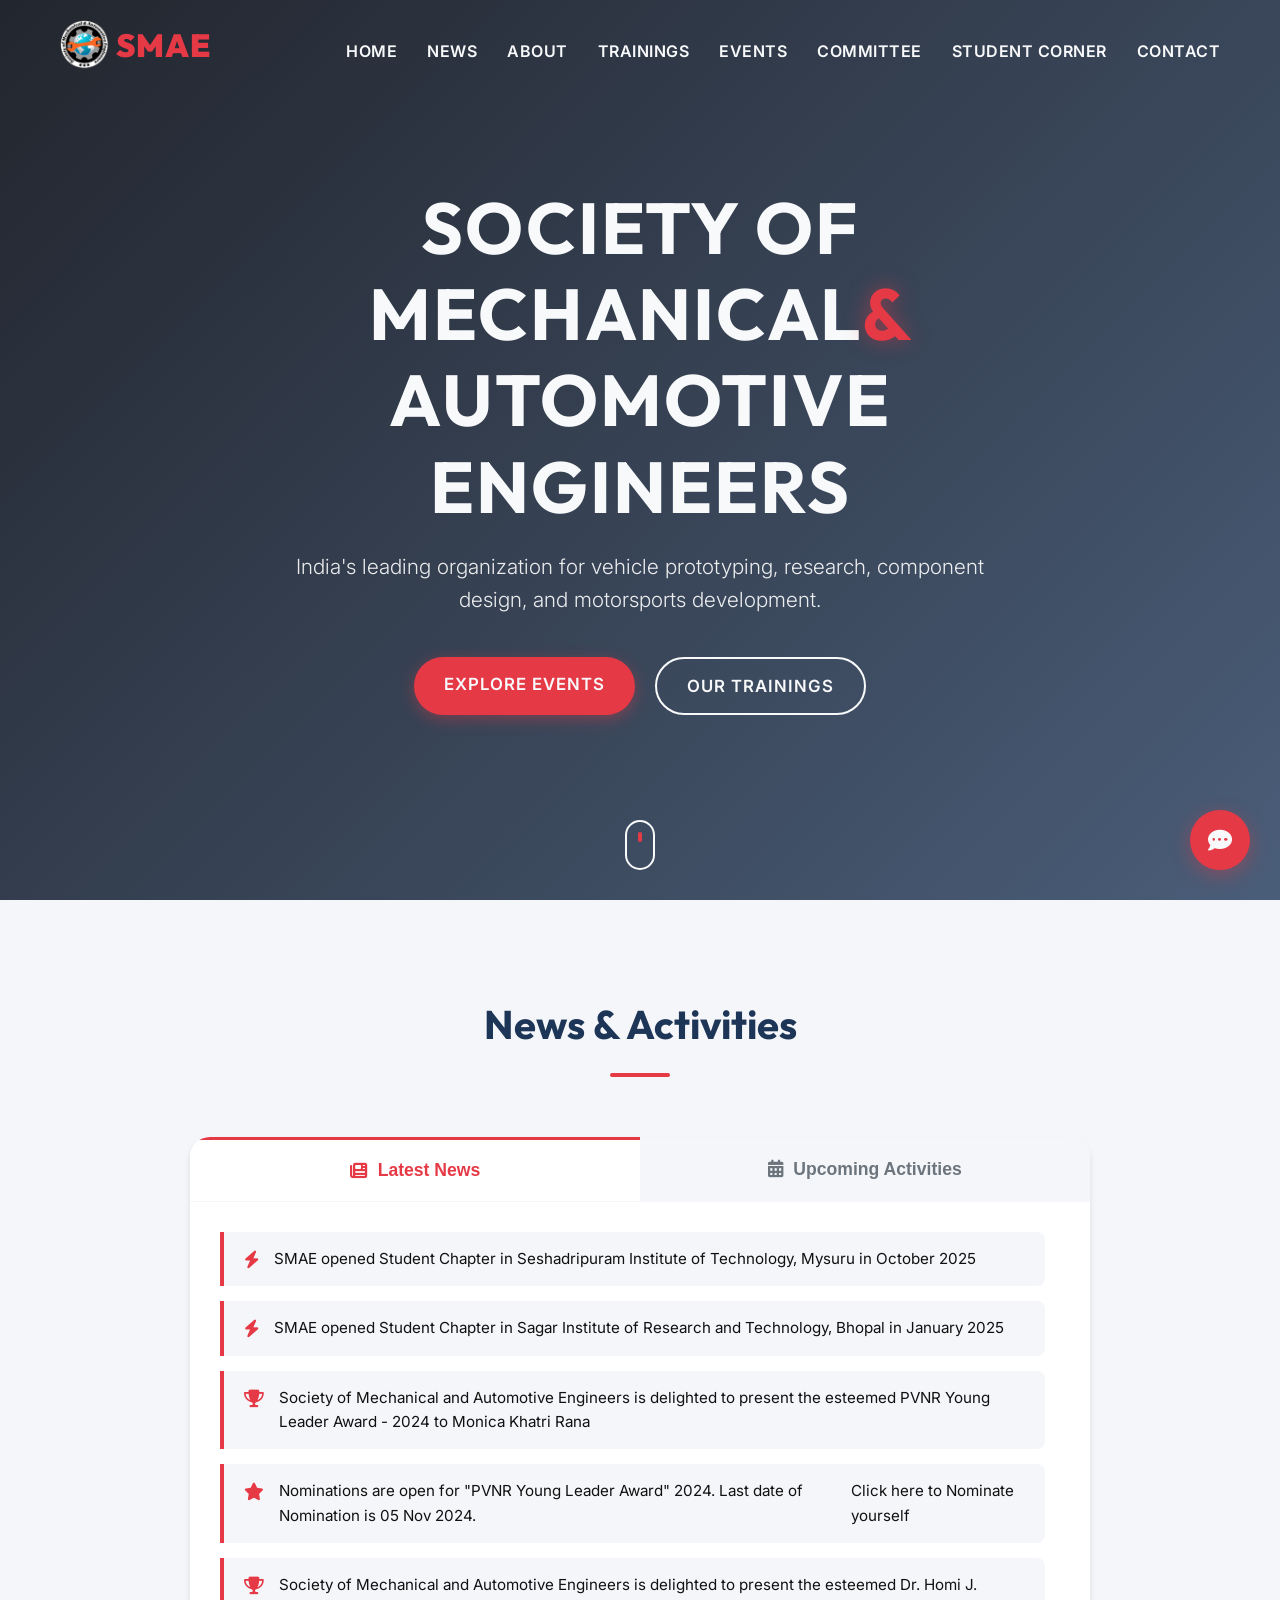
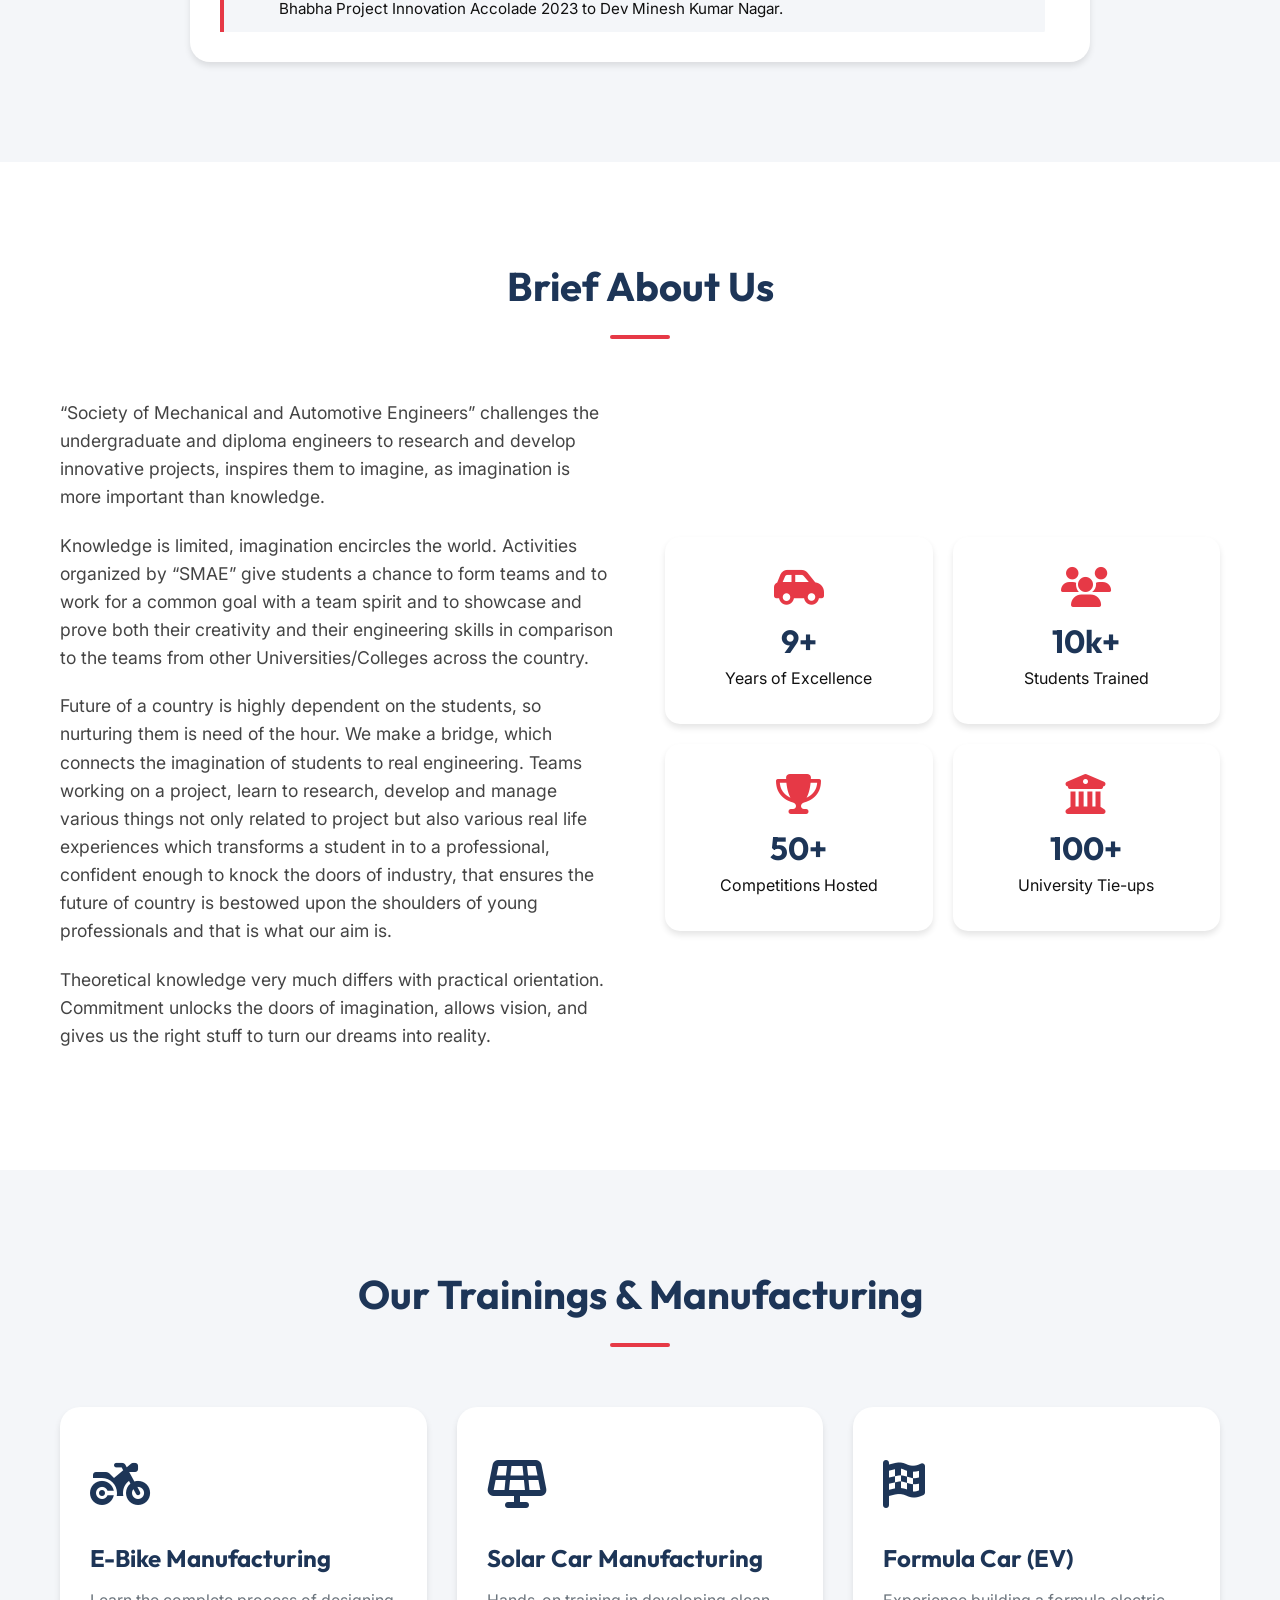
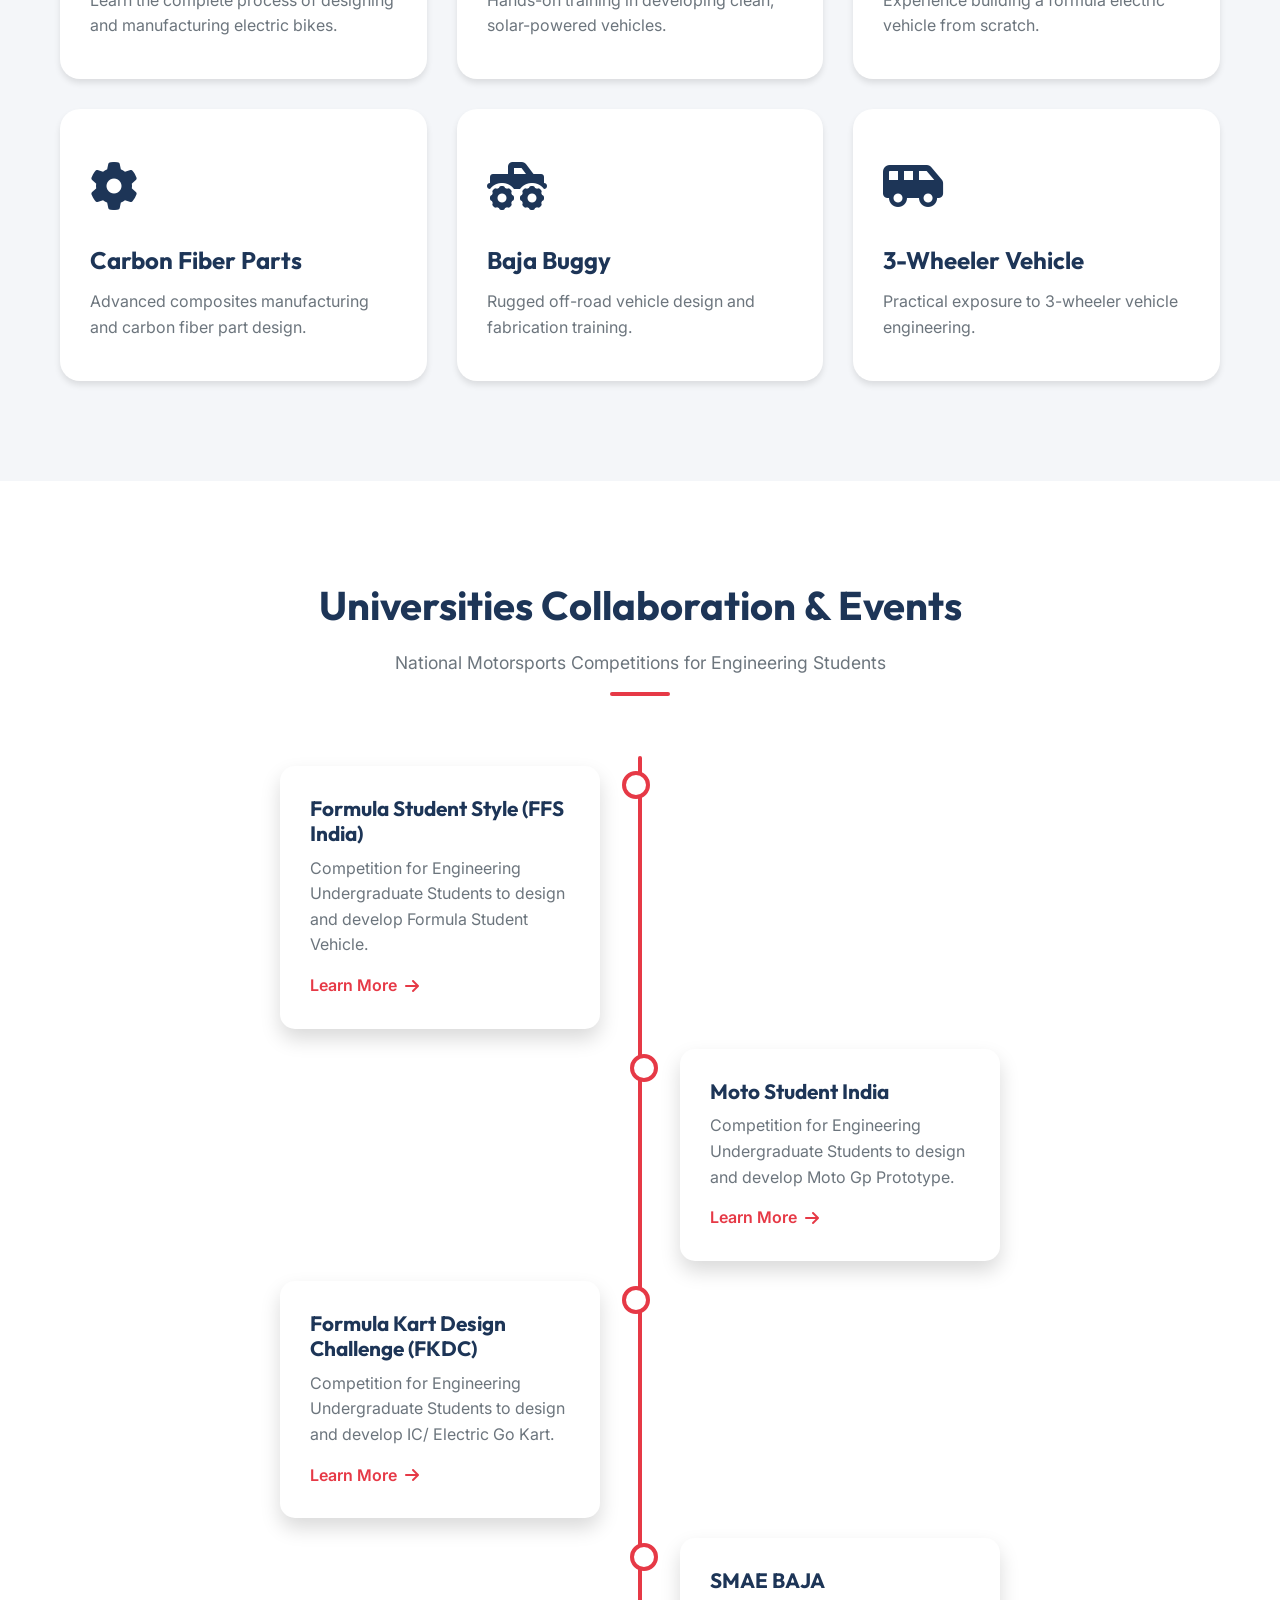
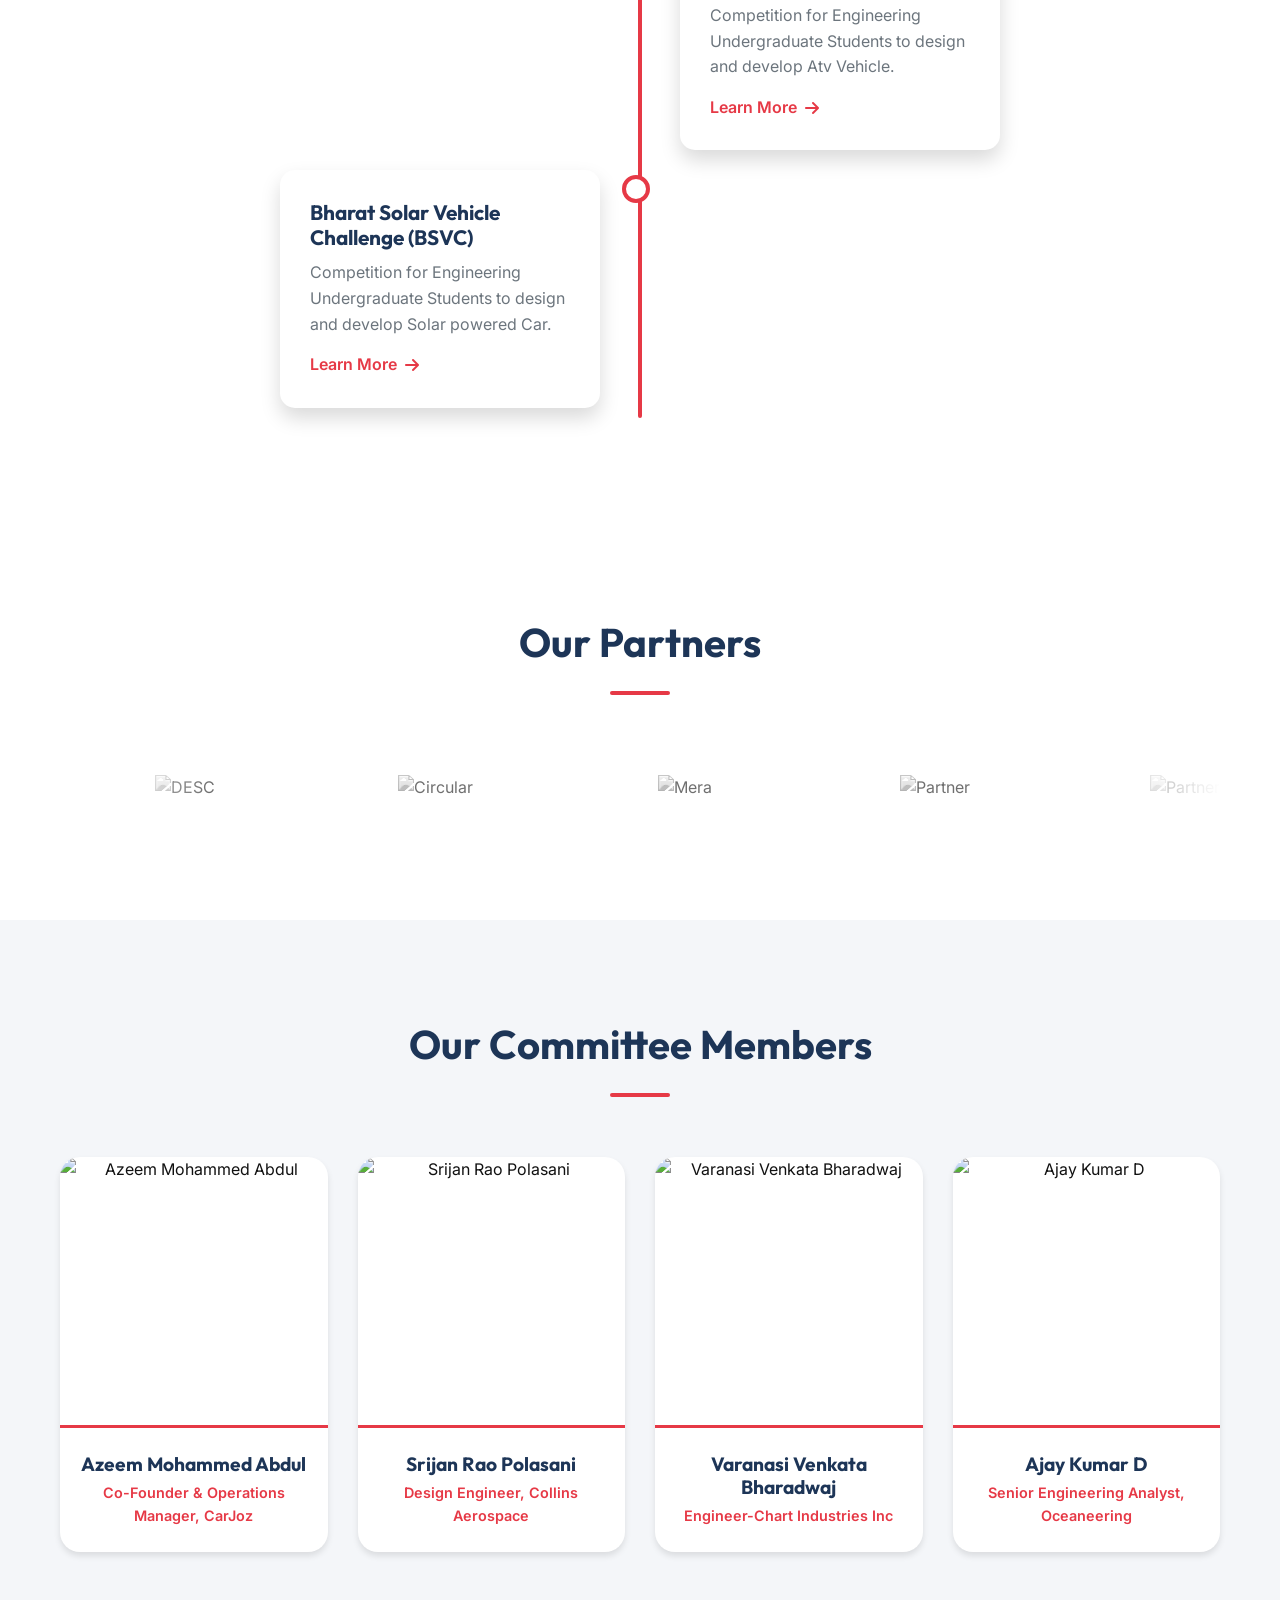
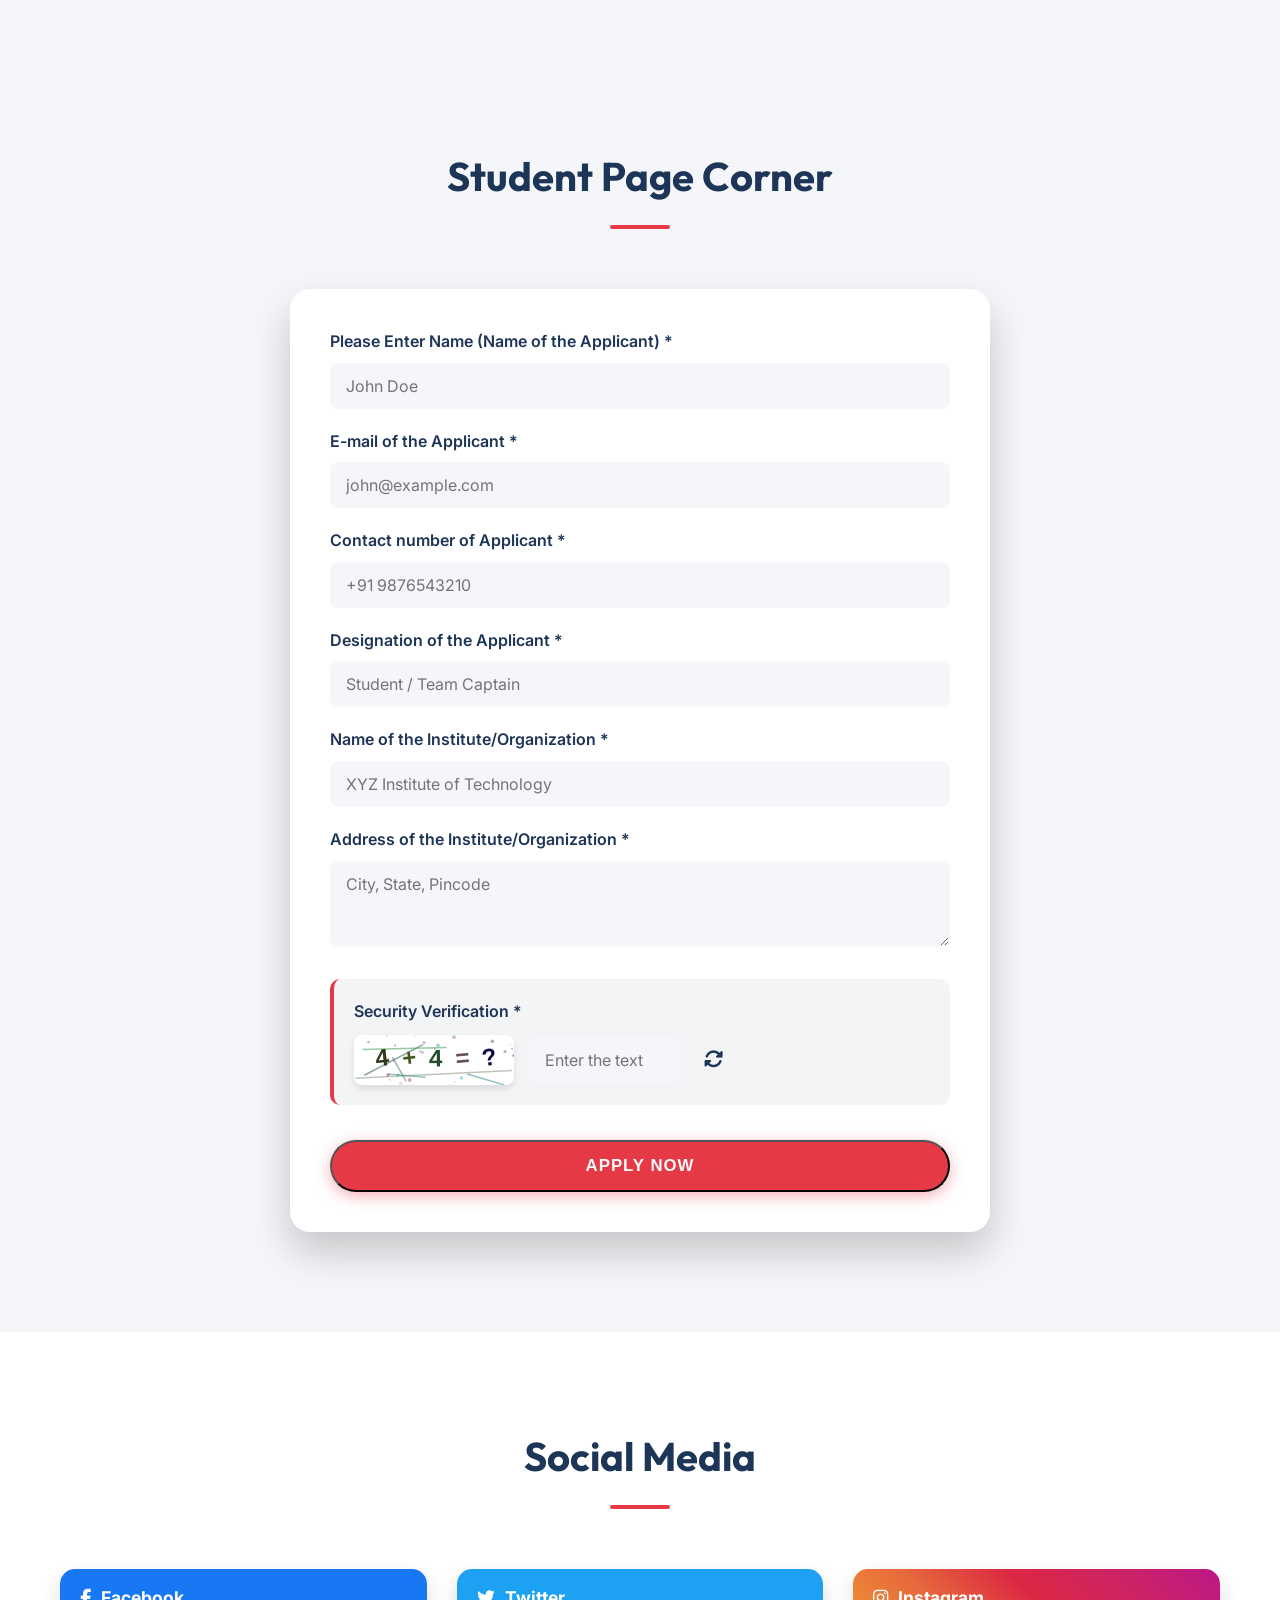
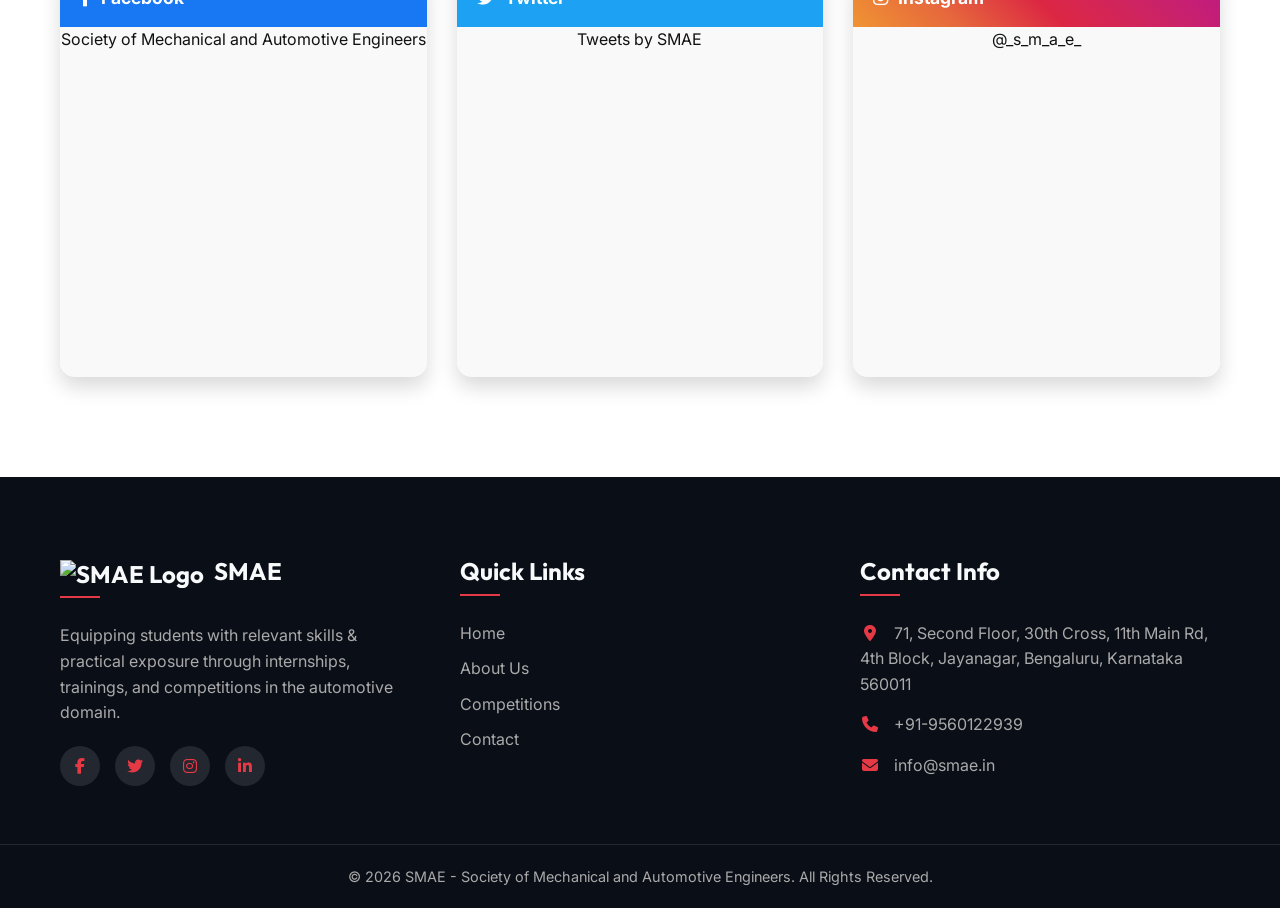
==== commit d0ae3c96: "Fix logo image source path in index.html" ====
--- a/index.html
+++ b/index.html
@@ -22,7 +22,7 @@
             <div class="logo">
 
 
-                <a href="index.html"><img src="./images/smae_logo.png" alt="SMAE Logo" class="logo-img"><span>   SMAE</span></a>
+                <a href="index.html"><img src="smae_logo.png" alt="SMAE Logo" class="logo-img"><span>   SMAE</span></a>
             </div>
             <ul class="nav-links">
                 <li><a href="#home">Home</a></li>
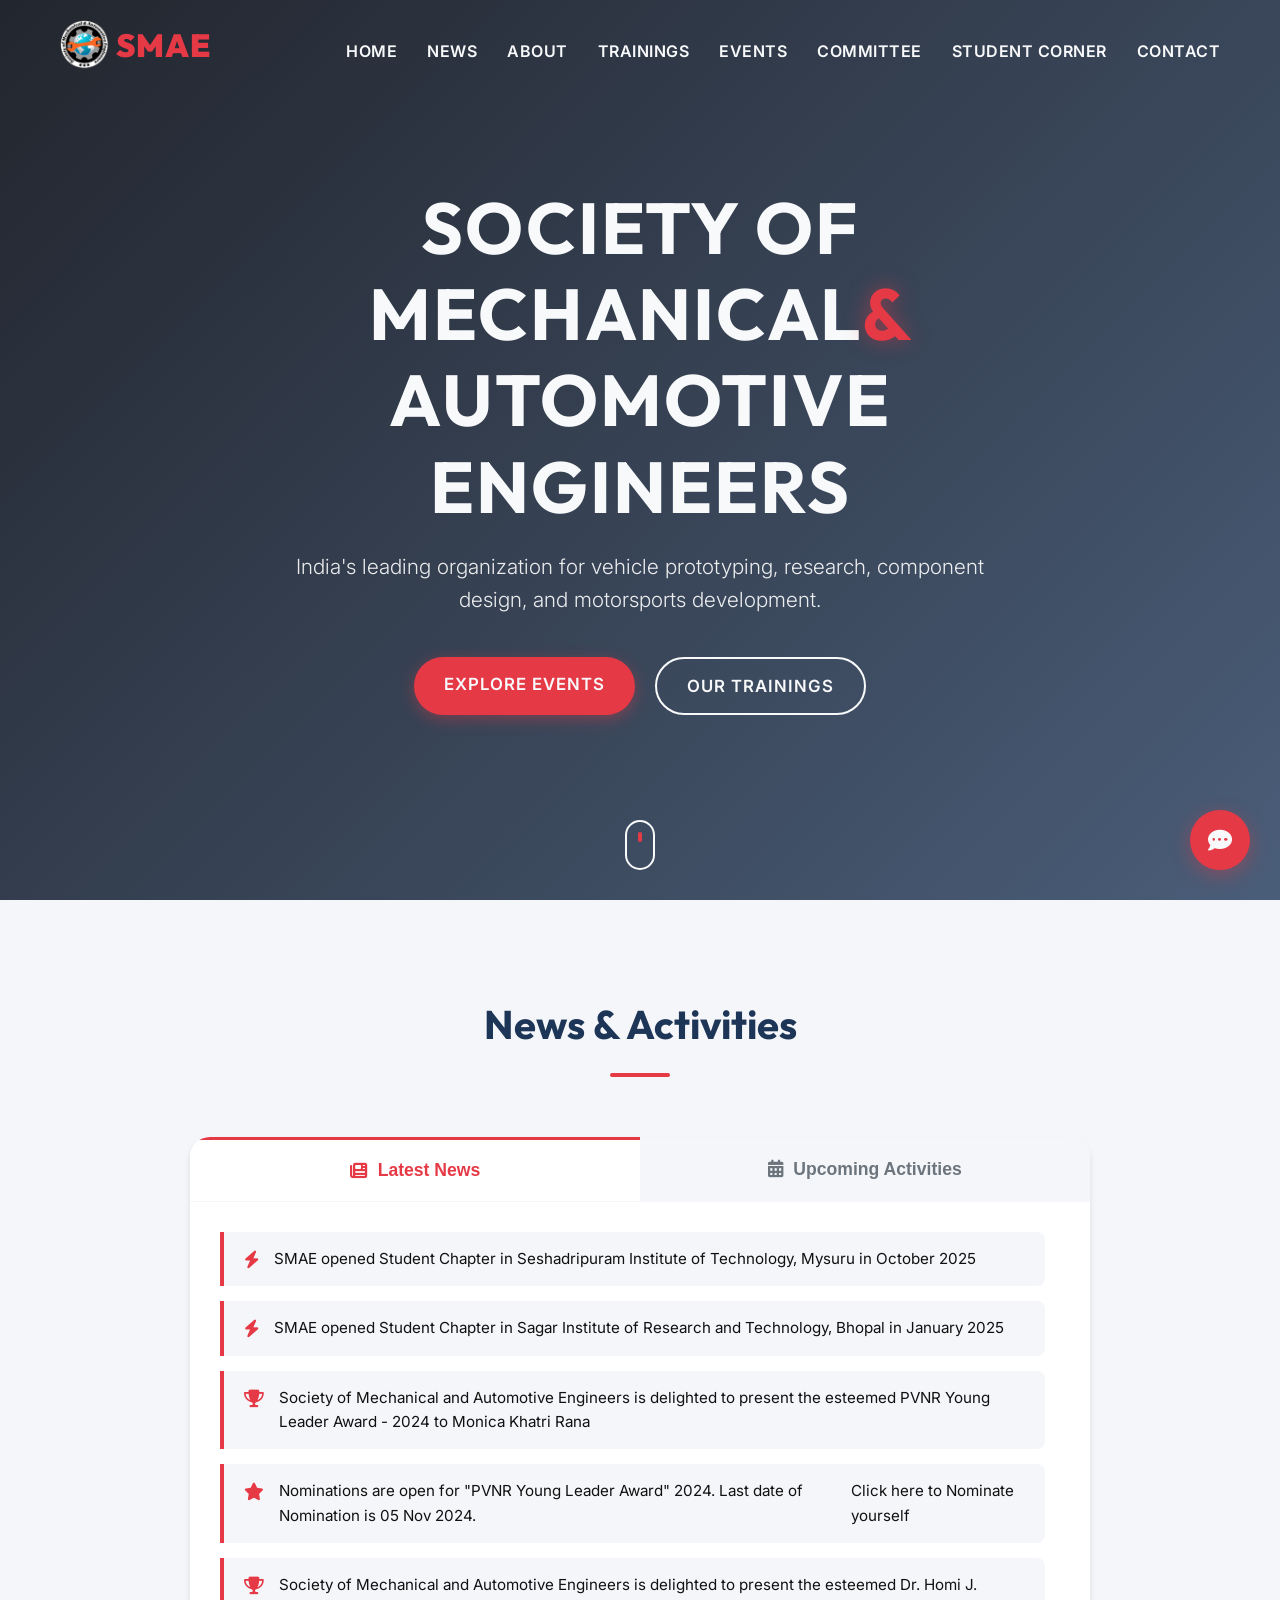
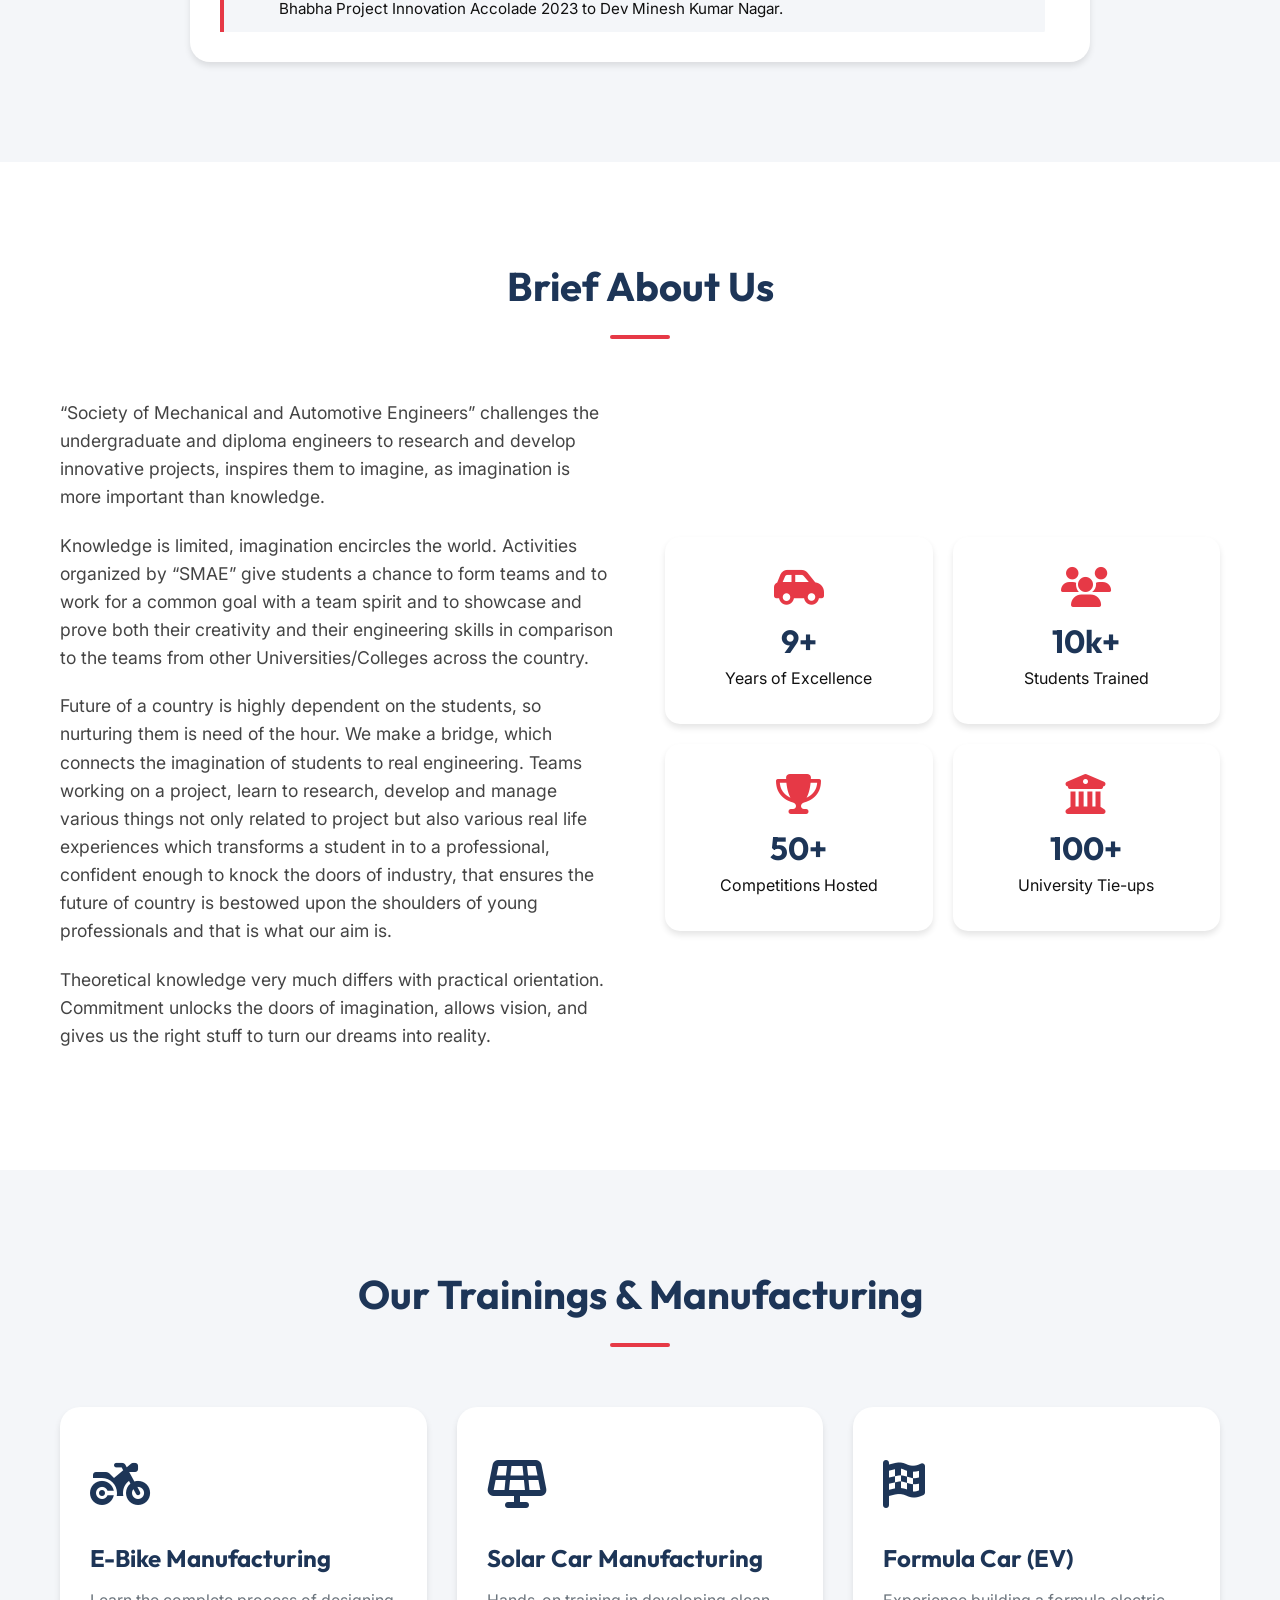
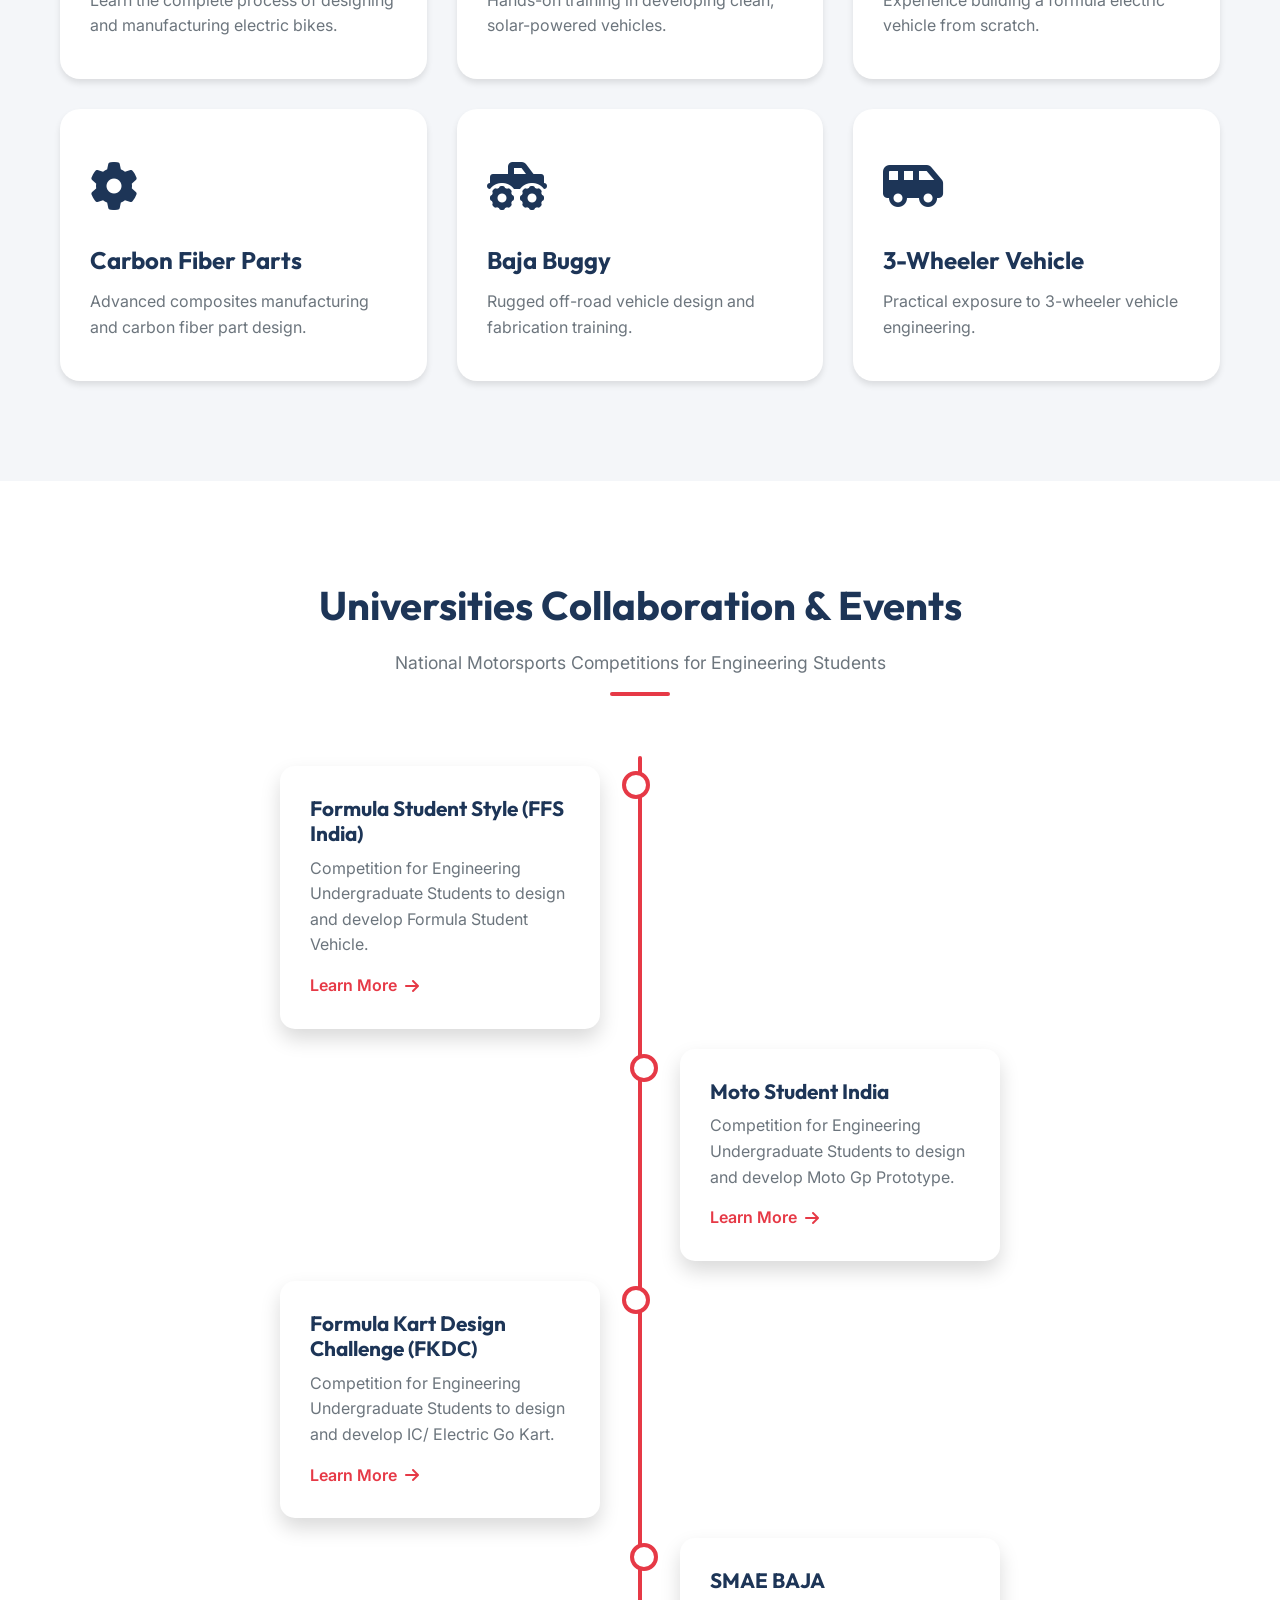
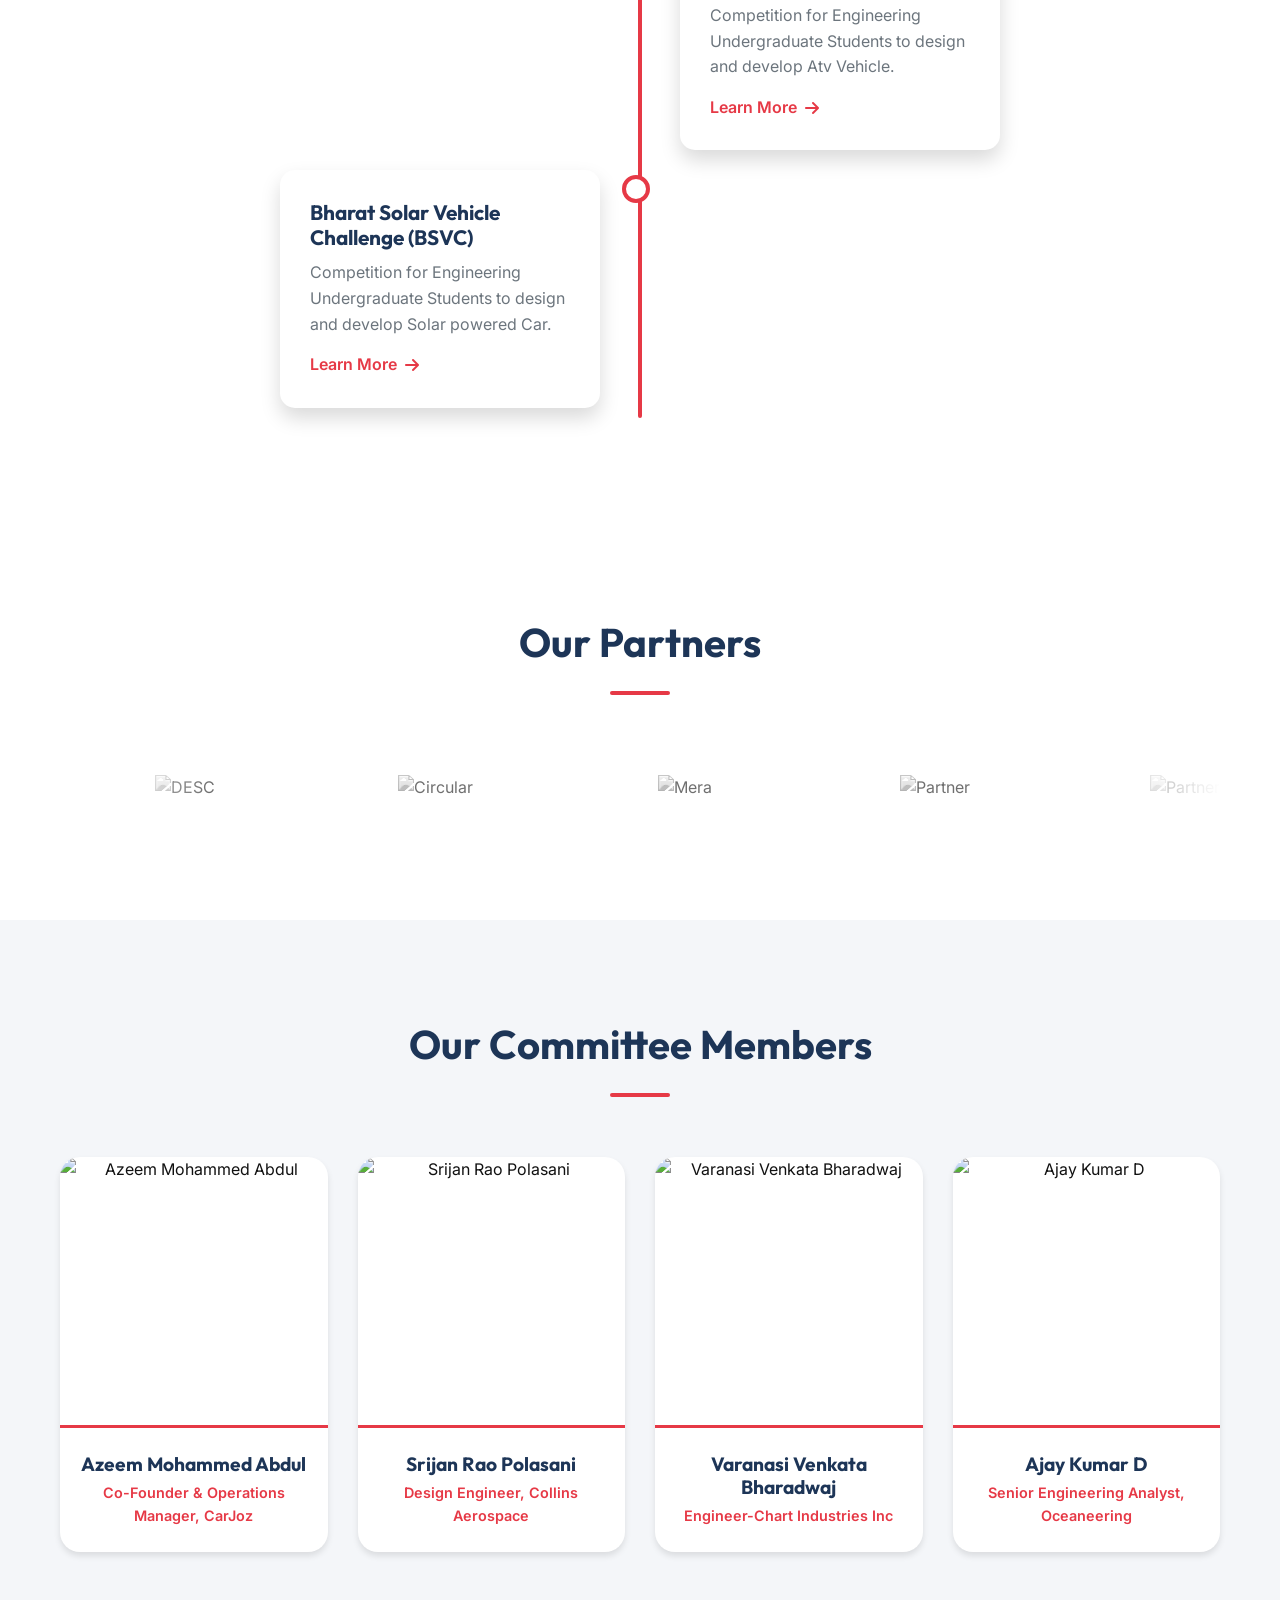
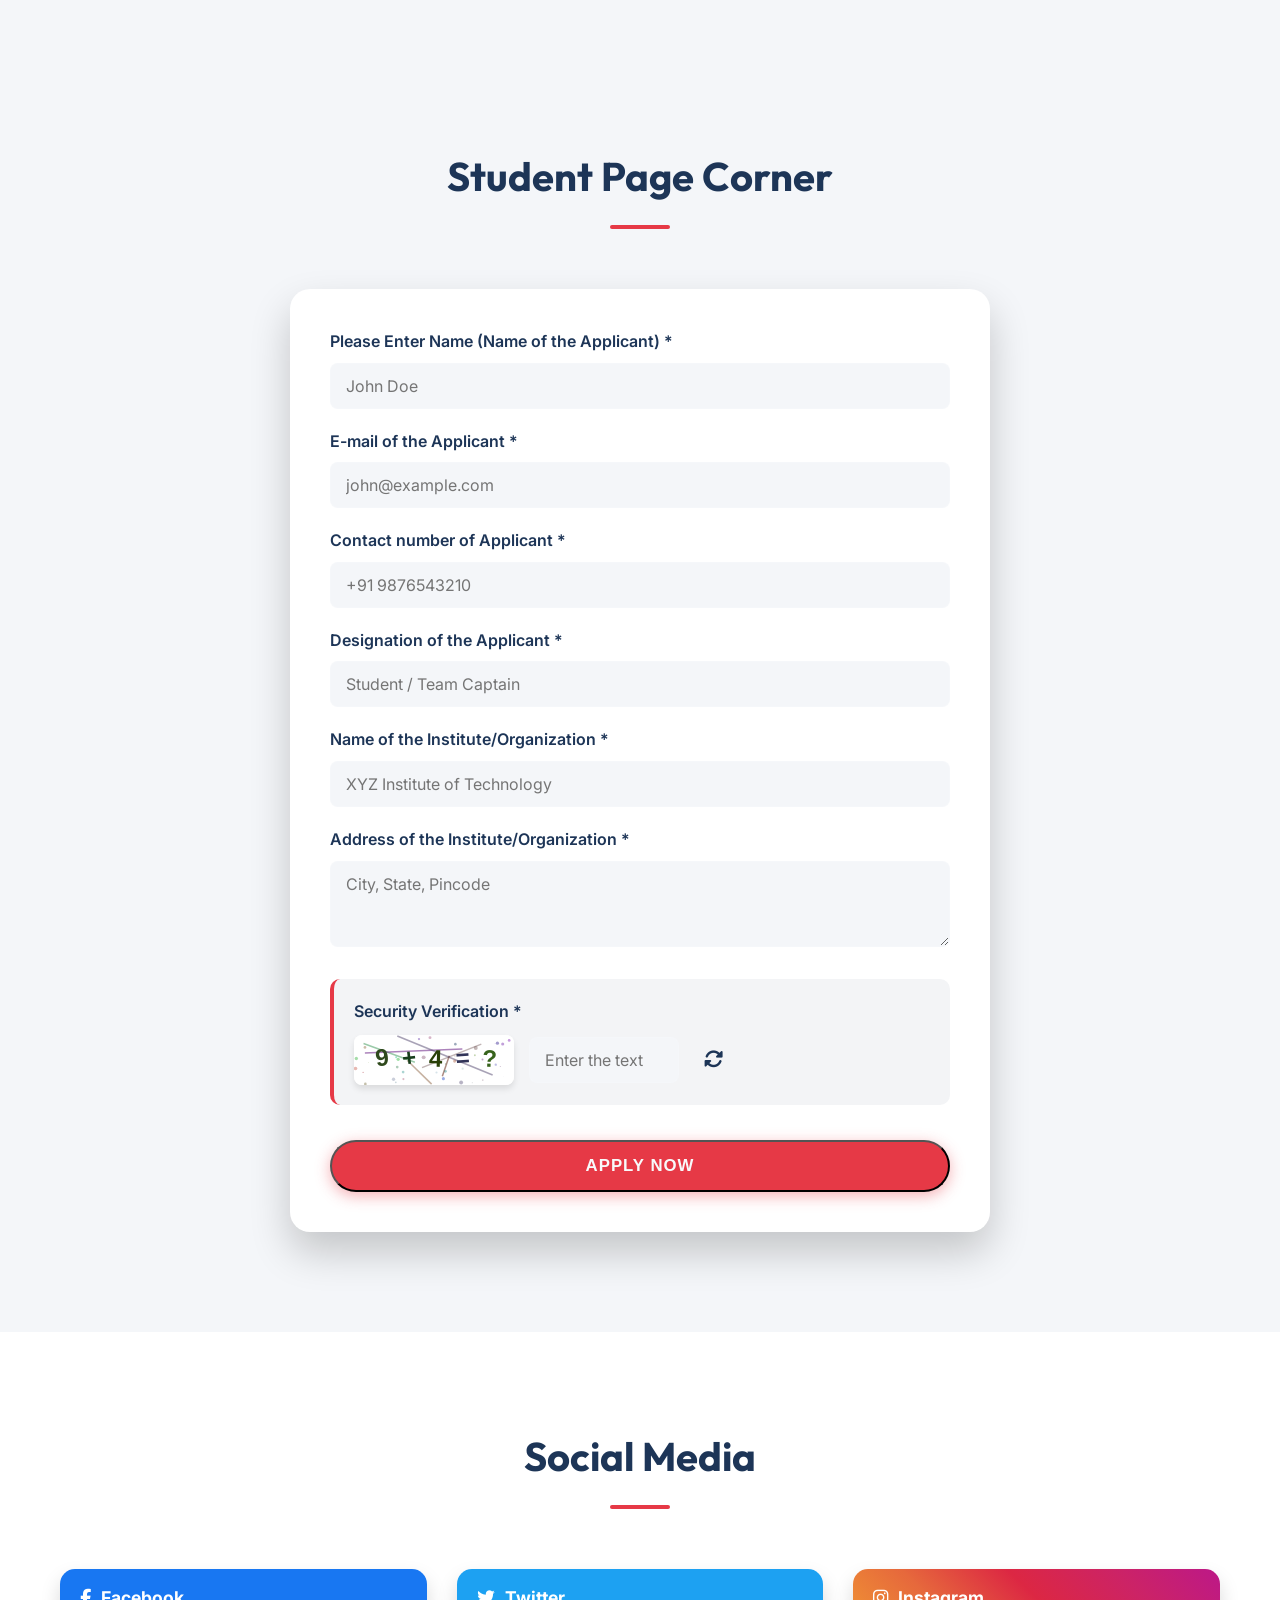
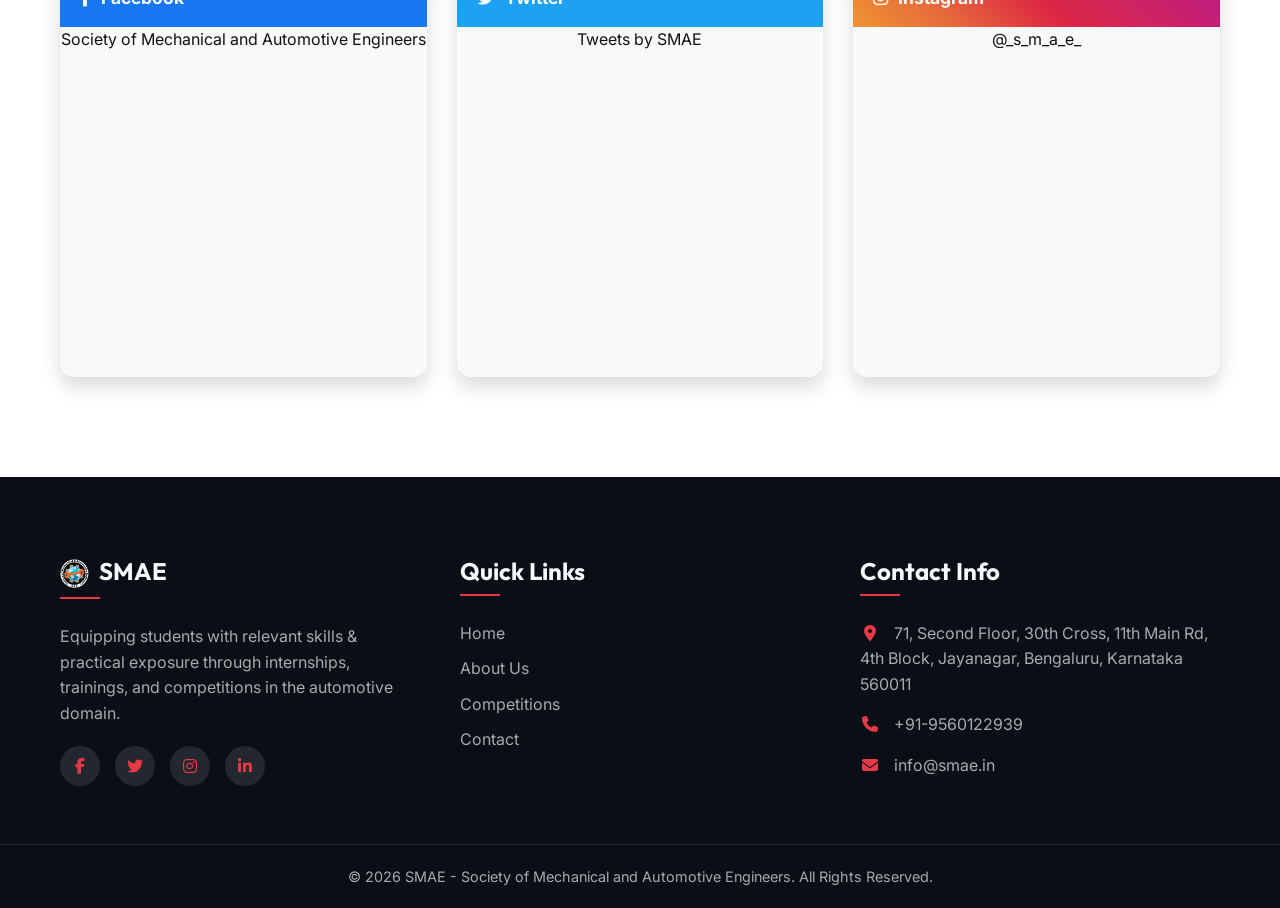
==== commit 10c72137: "Update image source paths in index.html" ====
--- a/index.html
+++ b/index.html
@@ -5,7 +5,7 @@
     <meta name="viewport" content="width=device-width, initial-scale=1.0">
     <title>SMAE - Society of Mechanical and Automotive Engineers</title>
     <meta name="description" content="India's leading organization for vehicle prototyping, research, component design, training, and motorsports development.">
-    <link rel="icon" href="images/smae_logo.png" type="image/png">
+    <link rel="icon" href="smae_logo.png" type="image/png">
     <link rel="stylesheet" href="styles.css">
     <link href="https://fonts.googleapis.com/css2?family=Inter:wght@300;400;600;800&family=Outfit:wght@400;700;900&display=swap" rel="stylesheet">
     <link rel="stylesheet" href="https://cdnjs.cloudflare.com/ajax/libs/font-awesome/6.4.0/css/all.min.css">
@@ -22,7 +22,7 @@
             <div class="logo">
 
 
-                <a href="index.html"><img src="smae_logo.png" alt="SMAE Logo" class="logo-img"><span>   SMAE</span></a>
+                <a href="index.html"><img src="smae_logo.png" alt="SMAE Logo" class="logo-img"><span>             SMAE</span></a>
             </div>
             <ul class="nav-links">
                 <li><a href="#home">Home</a></li>
@@ -455,7 +455,7 @@
     <footer id="contact" class="footer">
         <div class="container footer-content">
             <div class="footer-col">
-                <h3><img src="images/smae_logo.png" alt="SMAE Logo" style="height: 30px; margin-right: 10px; vertical-align: middle;">SMAE</h3>
+                <h3><img src="smae_logo.png" alt="SMAE Logo" style="height: 30px; margin-right: 10px; vertical-align: middle;">SMAE</h3>
                 <p>Equipping students with relevant skills & practical exposure through internships, trainings, and competitions in the automotive domain.</p>
                 <div class="social-links">
                     <a href="https://www.facebook.com/smaesociety" target="_blank"><i class="fab fa-facebook-f"></i></a>
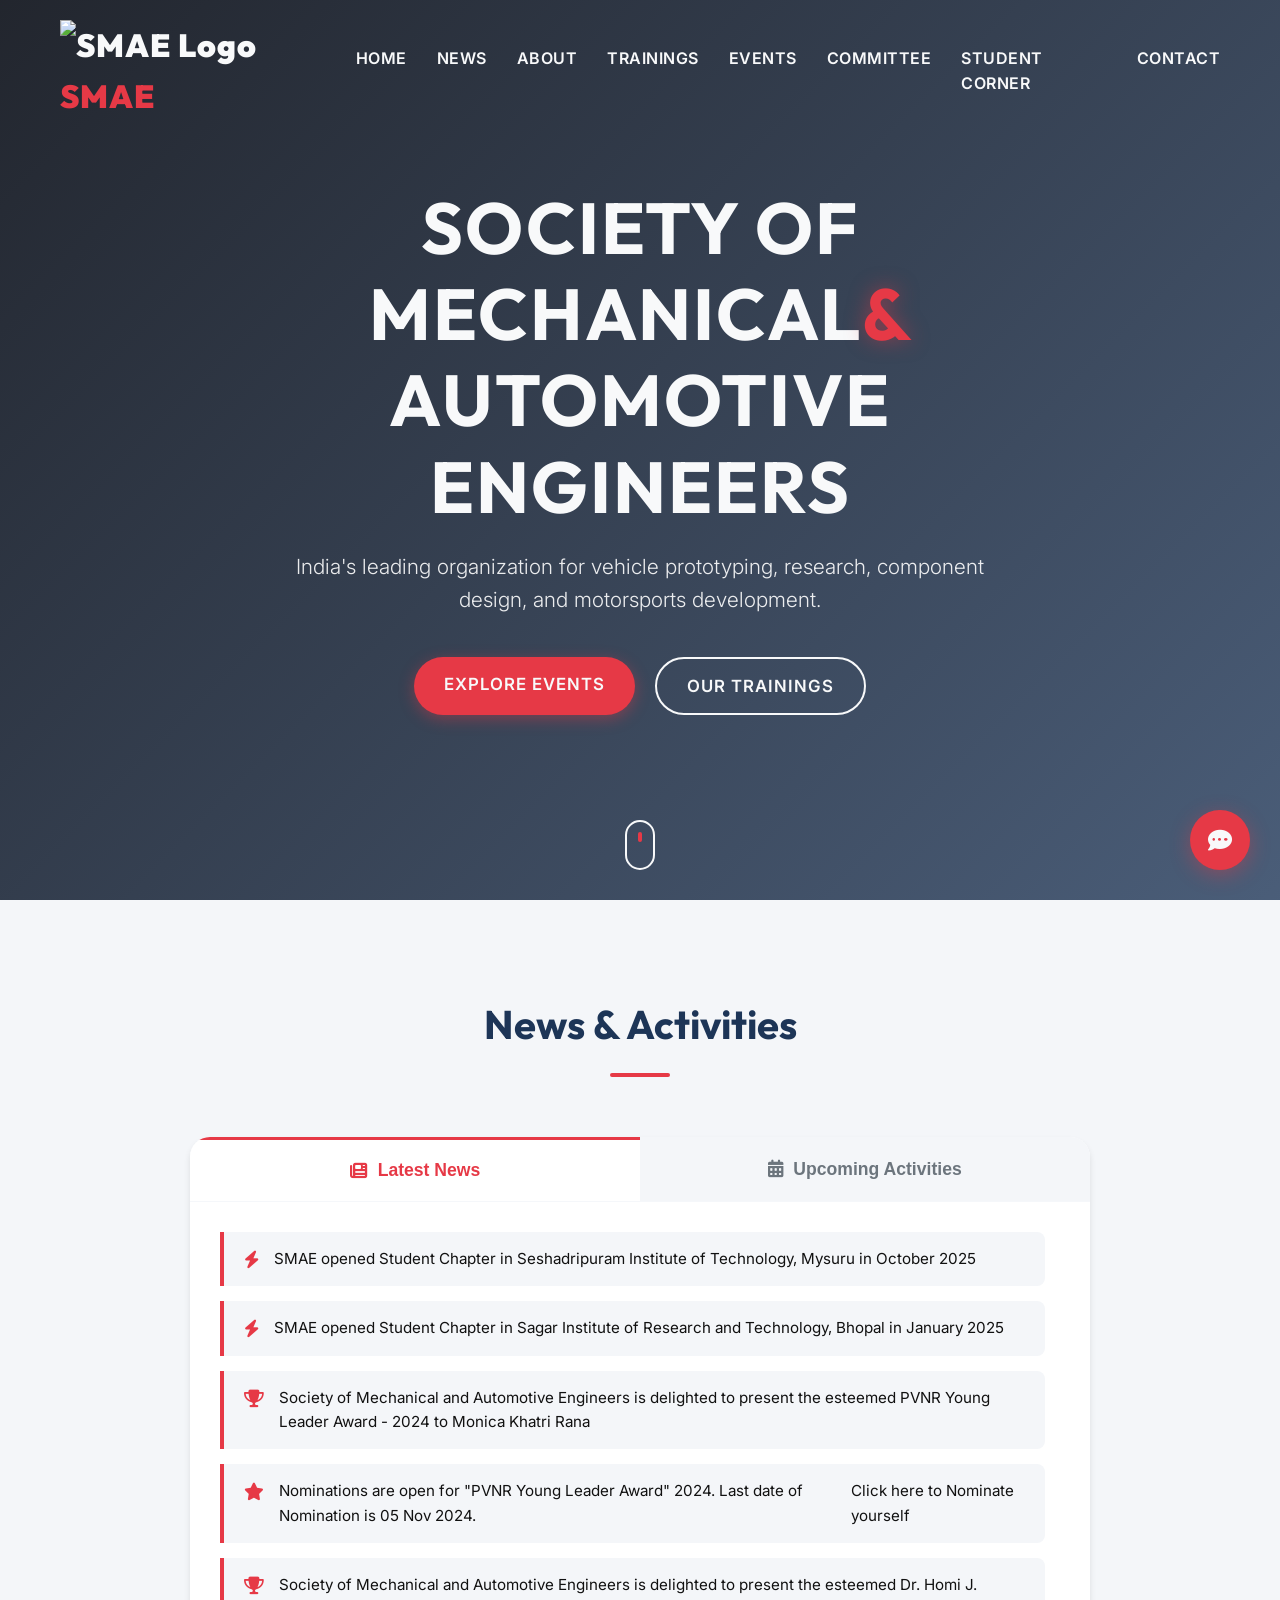
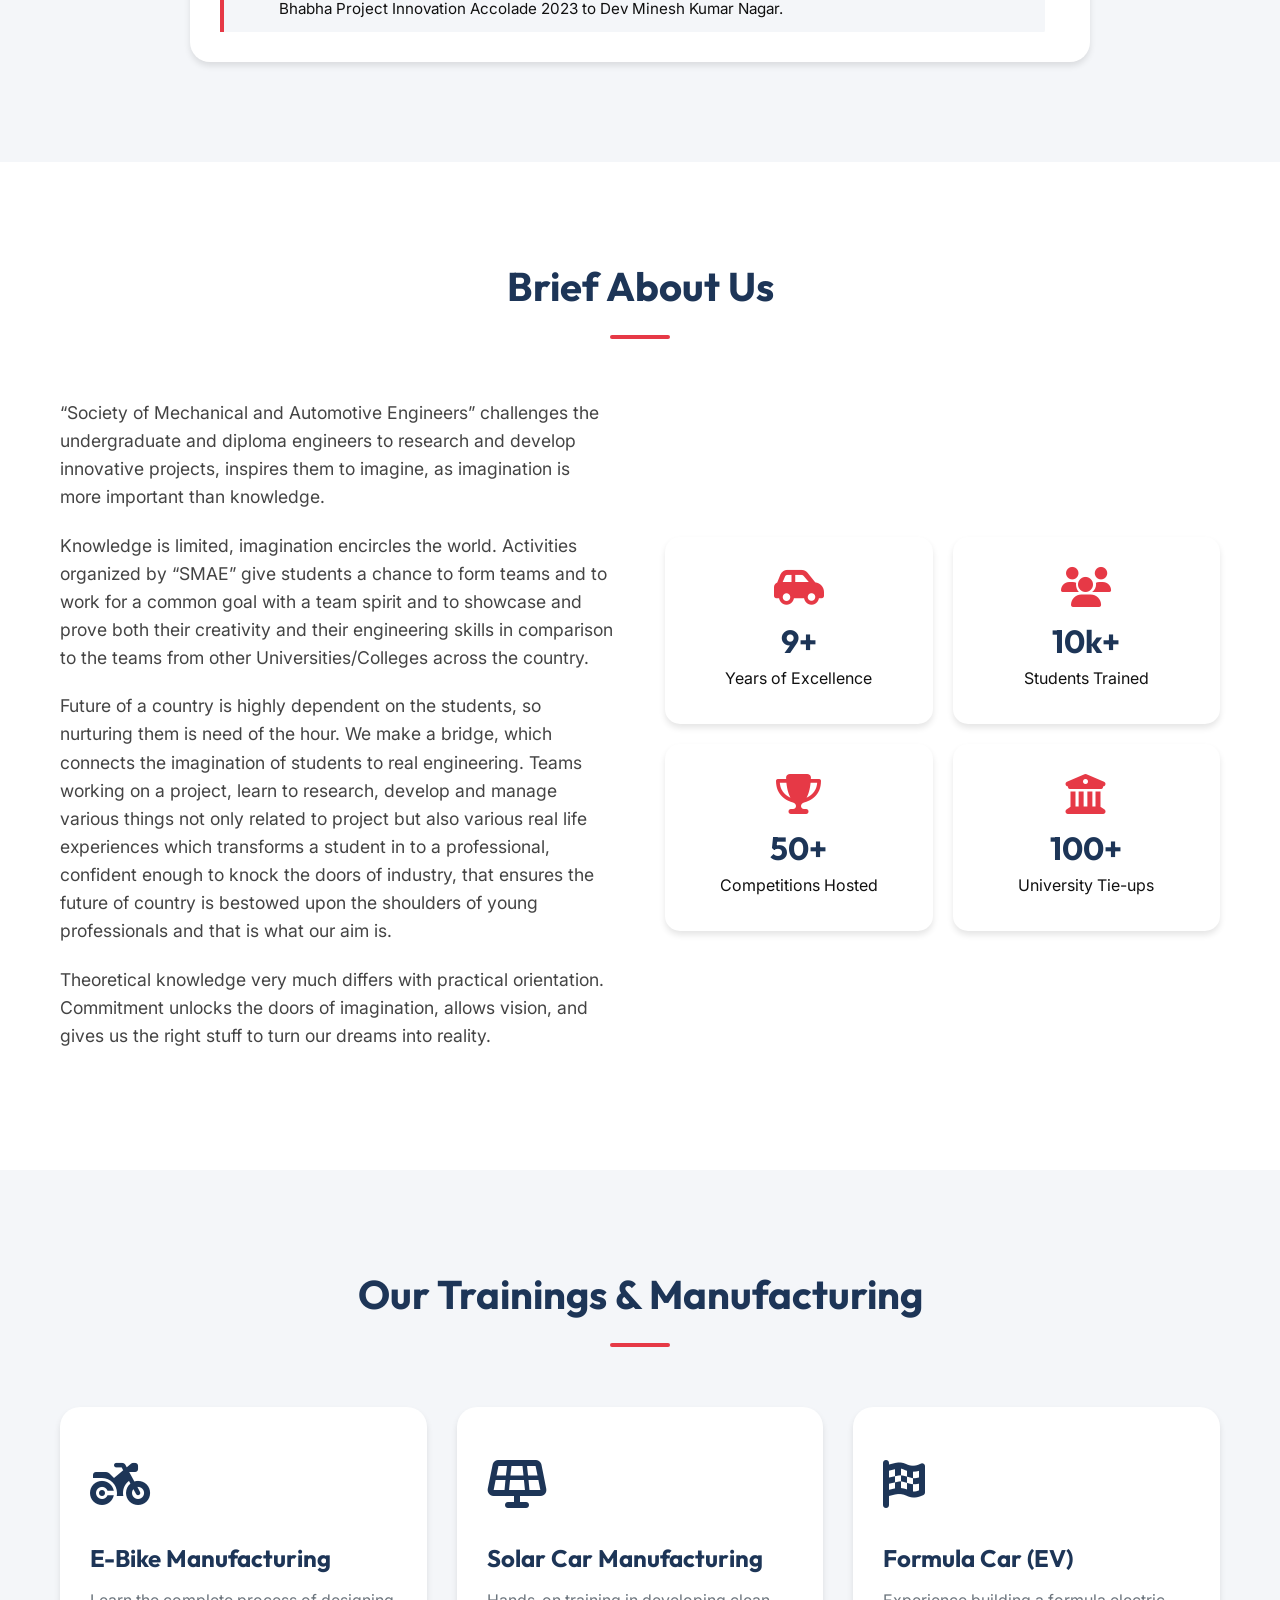
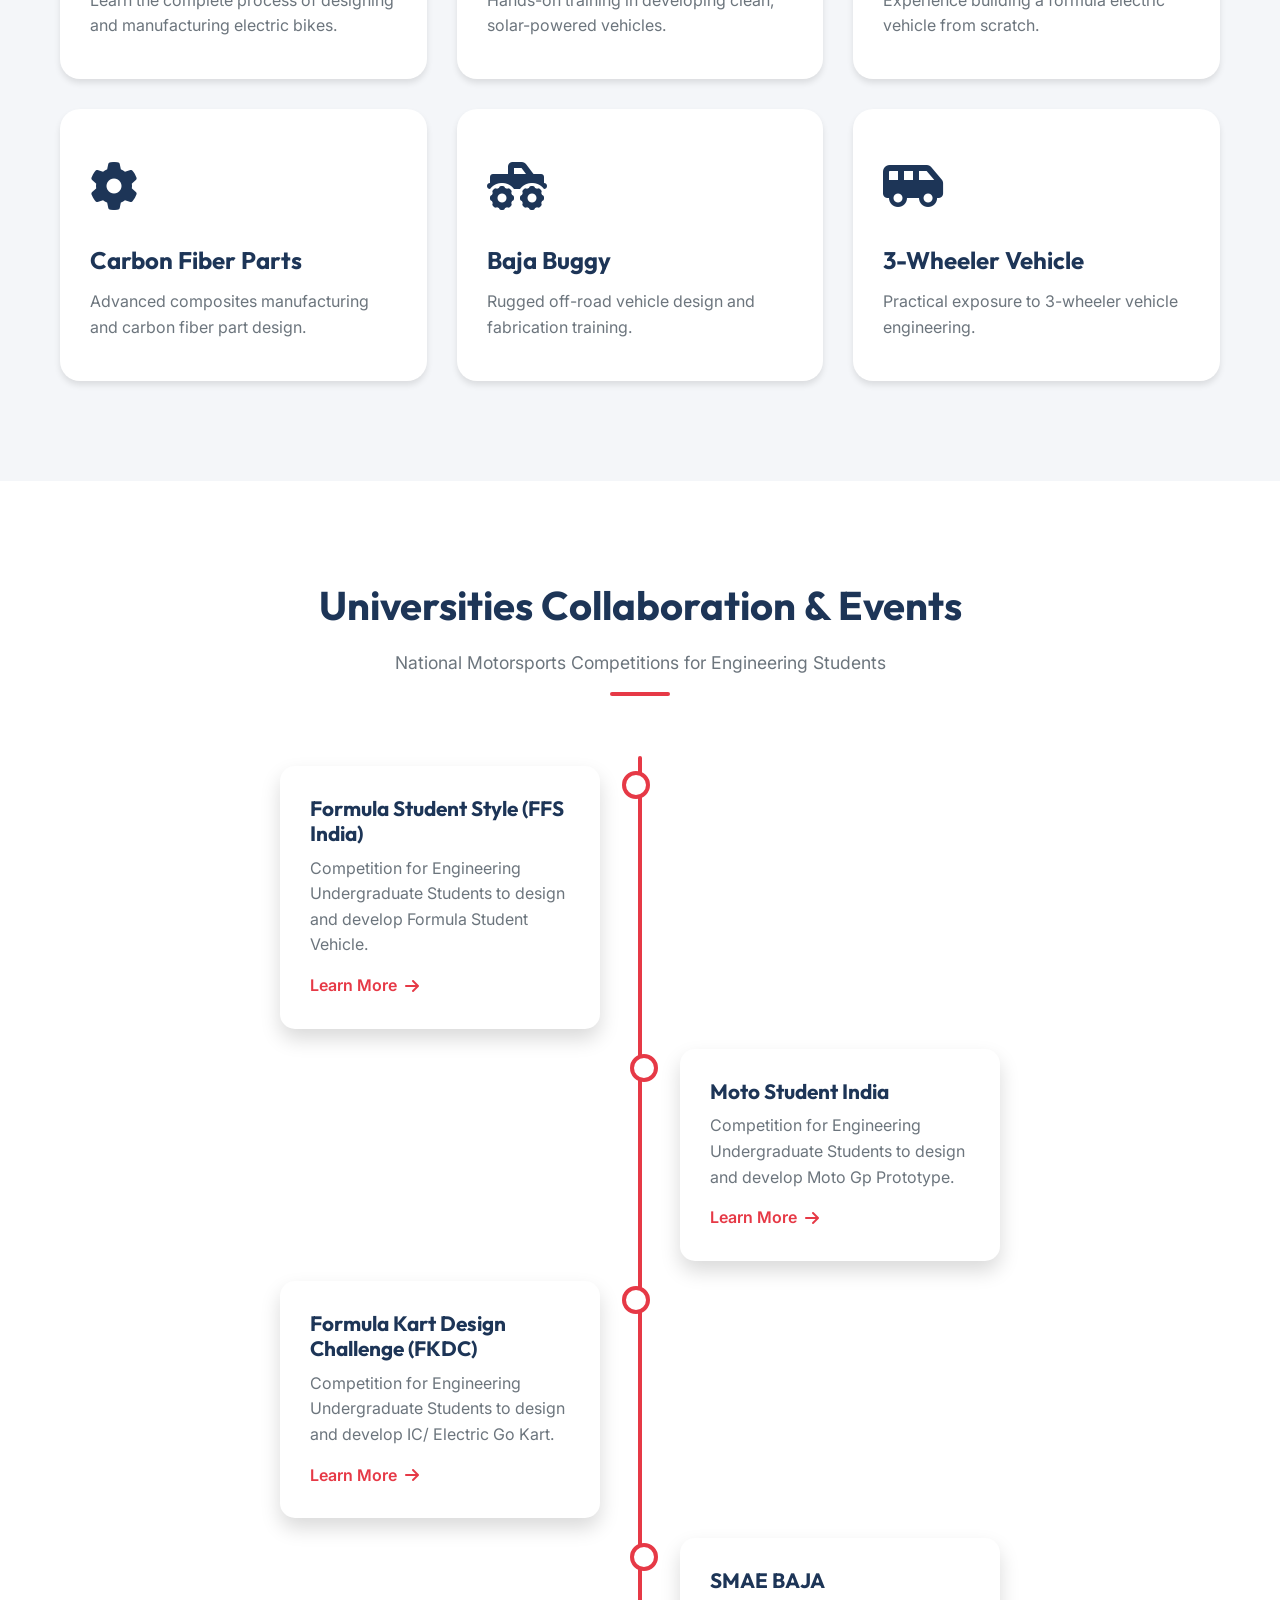
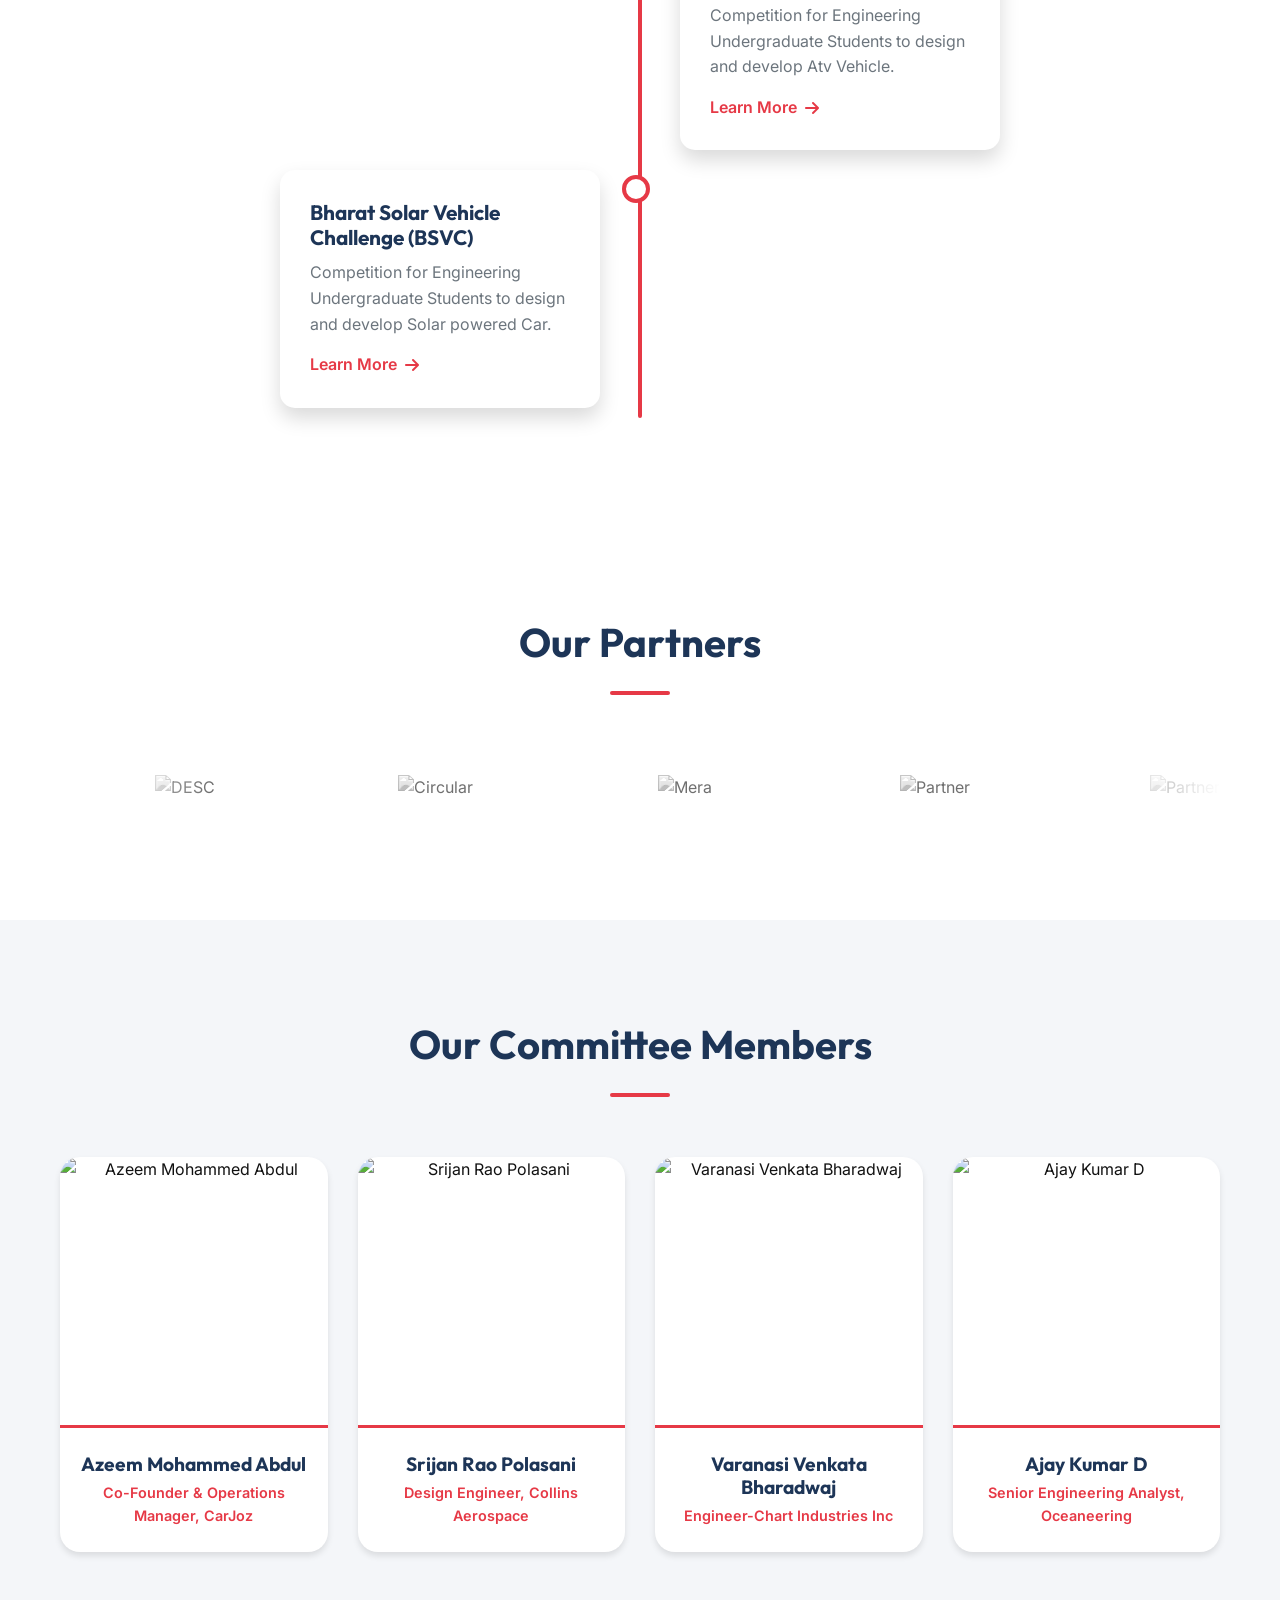
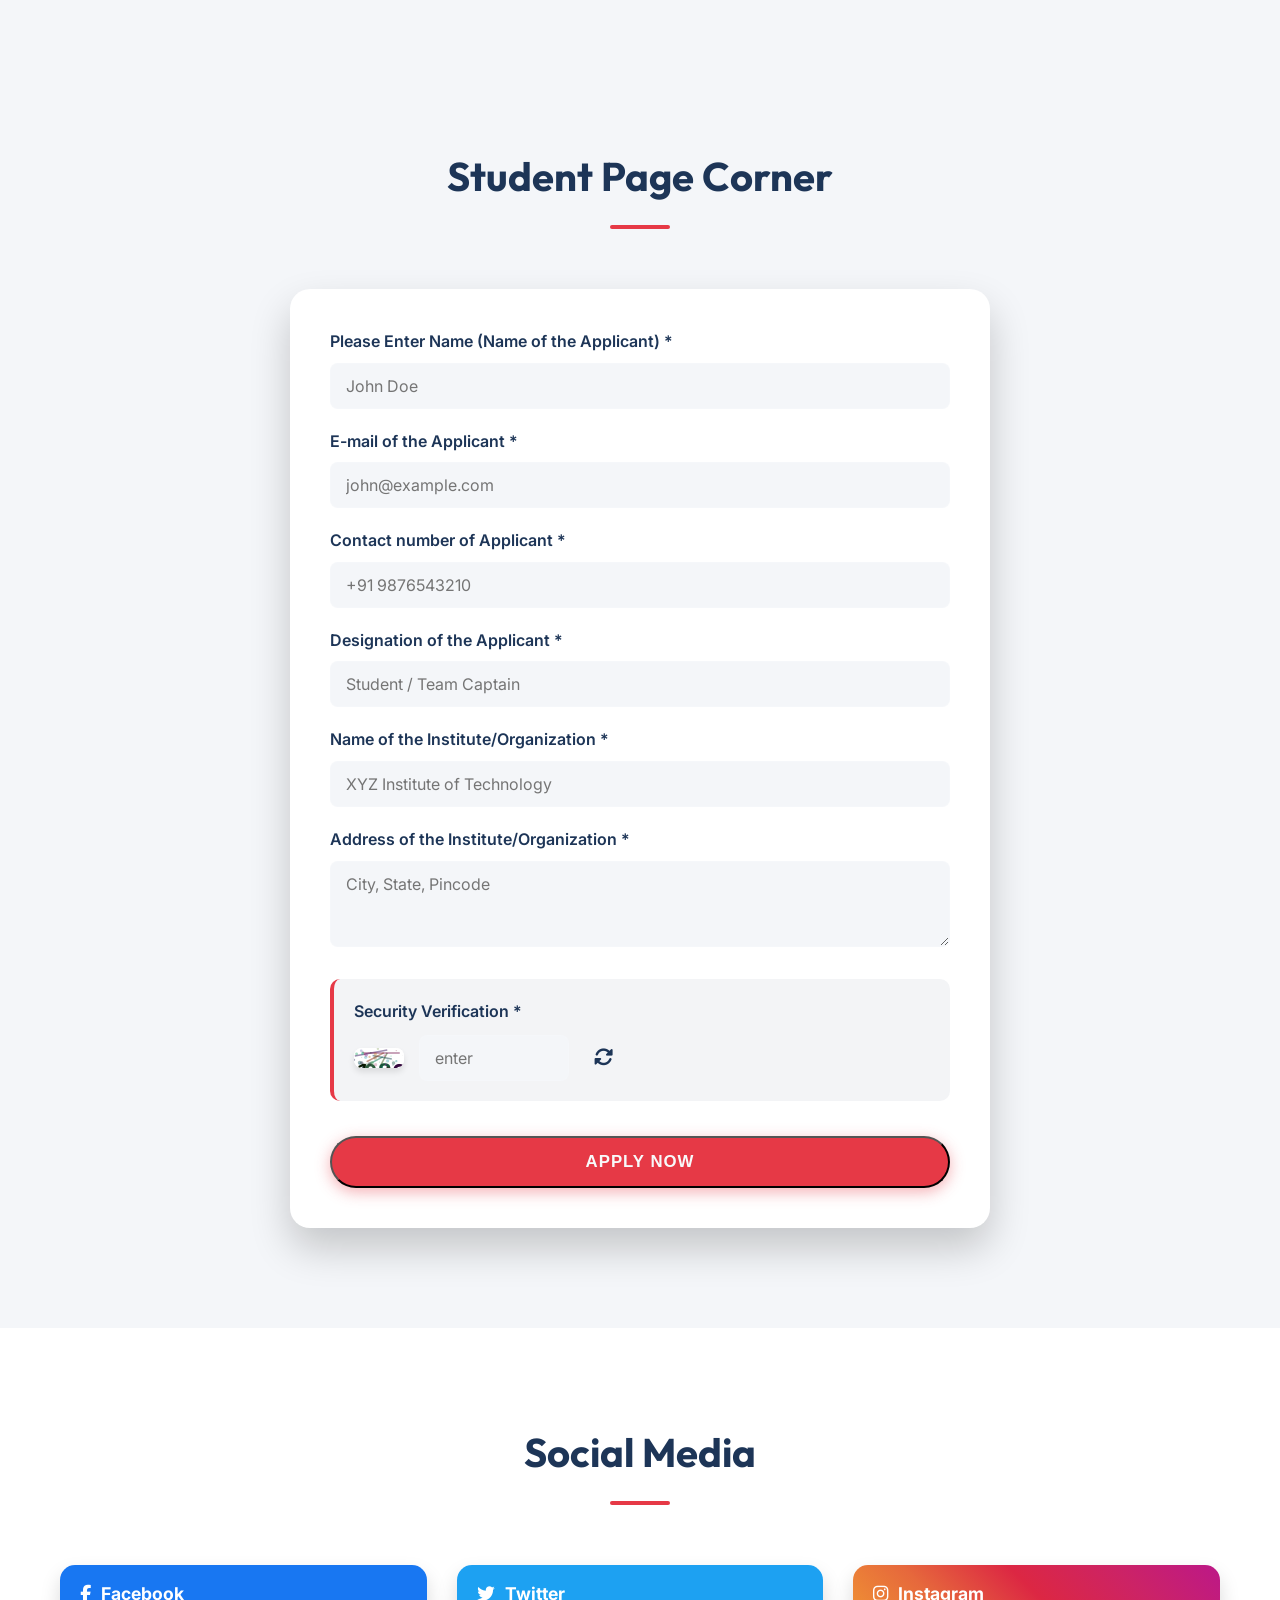
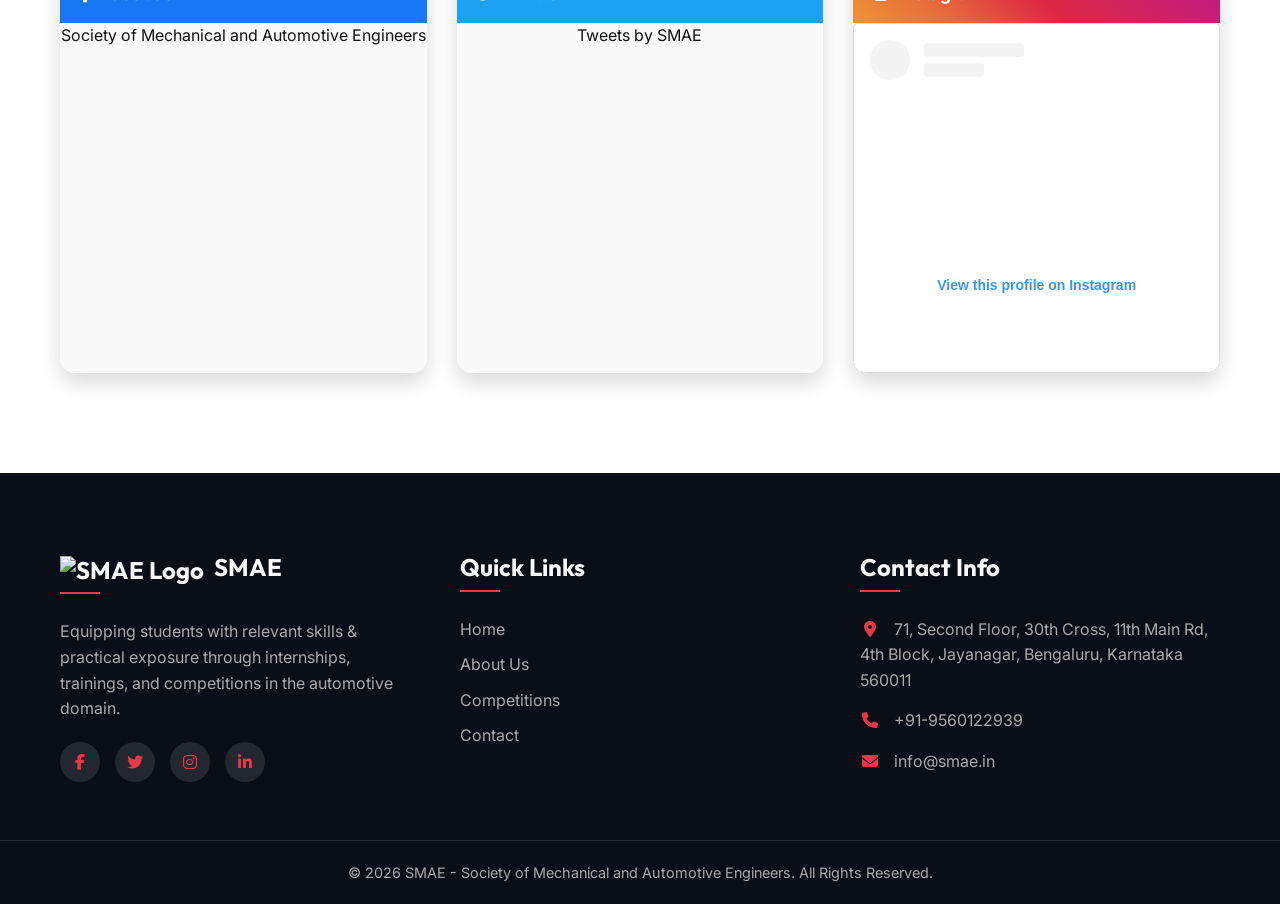
==== commit 93d819d5: "Update index.html" ====
--- a/index.html
+++ b/index.html
@@ -1,19 +1,25 @@
 <!DOCTYPE html>
 <html lang="en">
+
 <head>
     <meta charset="UTF-8">
     <meta name="viewport" content="width=device-width, initial-scale=1.0">
     <title>SMAE - Society of Mechanical and Automotive Engineers</title>
-    <meta name="description" content="India's leading organization for vehicle prototyping, research, component design, training, and motorsports development.">
-    <link rel="icon" href="smae_logo.png" type="image/png">
+    <meta name="description"
+        content="India's leading organization for vehicle prototyping, research, component design, training, and motorsports development.">
+    <link rel="icon" href="images/smae_logo.png" type="image/png">
     <link rel="stylesheet" href="styles.css">
-    <link href="https://fonts.googleapis.com/css2?family=Inter:wght@300;400;600;800&family=Outfit:wght@400;700;900&display=swap" rel="stylesheet">
+    <link
+        href="https://fonts.googleapis.com/css2?family=Inter:wght@300;400;600;800&family=Outfit:wght@400;700;900&display=swap"
+        rel="stylesheet">
     <link rel="stylesheet" href="https://cdnjs.cloudflare.com/ajax/libs/font-awesome/6.4.0/css/all.min.css">
 </head>
+
 <body>
 
     <div id="fb-root"></div>
-    <script async defer crossorigin="anonymous" src="https://connect.facebook.net/en_US/sdk.js#xfbml=1&version=v18.0" nonce="1b1c"></script>
+    <script async defer crossorigin="anonymous" src="https://connect.facebook.net/en_US/sdk.js#xfbml=1&version=v18.0"
+        nonce="1b1c"></script>
     <script async src="https://platform.twitter.com/widgets.js" charset="utf-8"></script>
 
     <!-- Navigation -->
@@ -22,7 +28,8 @@
             <div class="logo">
 
 
-                <a href="index.html"><img src="smae_logo.png" alt="SMAE Logo" class="logo-img"><span>             SMAE</span></a>
+                <a href="index.html"><img src="images/smae_logo.webp" alt="SMAE Logo" loading="lazy"><span>
+                        SMAE</span></a>
             </div>
             <ul class="nav-links">
                 <li><a href="#home">Home</a></li>
@@ -45,7 +52,8 @@
         <div class="hero-overlay"></div>
         <div class="hero-content">
             <h1 class="fade-up"> Society of Mechanical<span class="highlight">&</span> Automotive Engineers </h1>
-            <p class="fade-up delay-1">India's leading organization for vehicle prototyping, research, component design, and motorsports development.</p>
+            <p class="fade-up delay-1">India's leading organization for vehicle prototyping, research, component design,
+                and motorsports development.</p>
             <div class="hero-buttons fade-up delay-2">
                 <a href="#events" class="btn btn-primary">Explore Events</a>
                 <a href="#trainings" class="btn btn-secondary">Our Trainings</a>
@@ -67,40 +75,93 @@
             </div>
             <div class="tabs-container fade-up">
                 <div class="tabs-header">
-                    <button class="tab-btn active" data-tab="tab-news"><i class="fas fa-newspaper"></i> Latest News</button>
-                    <button class="tab-btn" data-tab="tab-upcoming"><i class="fas fa-calendar-alt"></i> Upcoming Activities</button>
+                    <button class="tab-btn active" data-tab="tab-news"><i class="fas fa-newspaper"></i> Latest
+                        News</button>
+                    <button class="tab-btn" data-tab="tab-upcoming"><i class="fas fa-calendar-alt"></i> Upcoming
+                        Activities</button>
                 </div>
                 <div class="tabs-content">
                     <!-- News Tab -->
                     <div id="tab-news" class="tab-pane active">
                         <div class="news-scroller">
                             <ul class="news-list">
-                                <li><i class="fas fa-bolt highlight-icon"></i> SMAE opened Student Chapter in Seshadripuram Institute of Technology, Mysuru in October 2025</li>
-                                <li><i class="fas fa-bolt highlight-icon"></i> SMAE opened Student Chapter in Sagar Institute of Research and Technology, Bhopal in January 2025</li>
-                                <li><i class="fas fa-trophy highlight-icon"></i> Society of Mechanical and Automotive Engineers is delighted to present the esteemed PVNR Young Leader Award - 2024 to Monica Khatri Rana</li>
-                                <li><i class="fas fa-star highlight-icon"></i> Nominations are open for "PVNR Young Leader Award" 2024. Last date of Nomination is 05 Nov 2024. <a href="https://forms.gle/Z8h37H34sH3LCrK67">Click here to Nominate yourself</a></li>
-                                <li><i class="fas fa-trophy highlight-icon"></i> Society of Mechanical and Automotive Engineers is delighted to present the esteemed Dr. Homi J. Bhabha Project Innovation Accolade 2023 to Dev Minesh Kumar Nagar.</li>
-                                <li><i class="fas fa-star highlight-icon"></i> Nominations are open for Dr.Homi J.Bhabha Project Innovation Accolade 2023. Last date of Nomination is 15 Jan 2024. <a href="https://forms.gle/ujuqQCEBESY7WjiS6">Click here to Nominate yourself</a></li>
-                                <li><i class="fas fa-book highlight-icon"></i> Society of Mechanical and Automotive Engineers has launched first of a kind magazine "Wise Cruiser". <a href="https://smae.in/magazine/issue01.pdf">Click here to view the Issue 01 of magazine!</a></li>
-                                <li><i class="fas fa-laptop-code highlight-icon"></i> SAP MM Training program under SS Programs is going to start soon</li>
-                                <li><i class="fas fa-laptop-code highlight-icon"></i> Society of Mechanical and Automotive Engineers is thrilled to annouce our latest initiative focused on providing specialized SAP training program to students under our new wing SS Programs</li>
-                                <li><i class="fas fa-trophy highlight-icon"></i> Society of Mechanical and Automotive Engineers is delighted to present the esteemed PVNR Young Leader Award - 2023 to Dr.Tusharika Sinha Banerjee</li>
-                                <li><i class="fas fa-star highlight-icon"></i> Nominations are open for "PVNR Young Leader Award" 2023</li>
-                                <li><i class="fas fa-cogs highlight-icon"></i> SMAE organized two days Workshop on "Design and Development of Go-Kart" at Narsaraopeta Engineering College and Opened a Student Chapter in October 2022</li>
-                                <li><i class="fas fa-bolt highlight-icon"></i> SMAE opened Student Chapter in Dhanalakshmi Srinivasan College of Engineering, Coimbatore in November 2021</li>
-                                <li><i class="fas fa-laptop highlight-icon"></i> SMAE organized free Webinars to Motorsports teams across India from April 2020 to May 2020 where 300 plus participants attended and clarified their doubts on building Vehicles</li>
-                                <li><i class="fas fa-flag-checkered highlight-icon"></i> SMAE organized Students Kart Design Challenge Season IV from 25th February 2020 to 28th February 2020 at Hasten Gokarting, Hyderabad</li>
-                                <li><i class="fas fa-flag-checkered highlight-icon"></i> SMAE organized Students Kart Design Challenge Season III from 6th August 2019 to 8th August 2019 at Hasten Gokarting, Hyderabad</li>
-                                <li><i class="fas fa-cogs highlight-icon"></i> Training Session on "Design and Fabrication of Go-Kart" was organized at Mahaveer College of Engineering and Technology, Hyderabad from 01st March 2019 to 15th March 2019</li>
-                                <li><i class="fas fa-cogs highlight-icon"></i> Training Session on "Design and Fabrication of Go-Kart" was organized at Vaagdevi College of Engineering, Warangal from 20th March 2019 to 05th April 2019</li>
-                                <li><i class="fas fa-wrench highlight-icon"></i> SMAE organized Official Workshop of Students Kart Design Challenge SEASON-II on june 9th-10th, 2018, hosted by Guru Nanak Institute of Technology, Hyderabad.</li>
-                                <li><i class="fas fa-industry highlight-icon"></i> SMAE organized 6-Day Summer Industrial Training & Internship on Automobile in association with CARJOZ from 3rd to 8th June, 2018.</li>
-                                <li><i class="fas fa-child highlight-icon"></i> SMAE organized 7-day Summer Up-Skill Program for the children belongs to age group of 10-15 years, from May 11th - 17th, 2018 at Lodha Casa Paradiso, Sanathnagar, Hyderabad.</li>
-                                <li><i class="fas fa-cogs highlight-icon"></i> Training Session on “Design and Fabrication of Go-kart” was organized at Arjun College of Technology and Sciences, Hyderabad from 25th March-10th April, 2018.</li>
-                                <li><i class="fas fa-cogs highlight-icon"></i> Training Session on “Design and Fabrication of Go-kart” was organized at AVN Institute of Engineering and Technology, Hyderabad from 28th February – 20th March, 2018.</li>
-                                <li><i class="fas fa-flag-checkered highlight-icon"></i> Students Kart Design Challenge 2017" Final round was organized at Hasten Go Karting from 2nd Jan 2018 to 5th Jan 2018.</li>
-                                <li><i class="fas fa-bolt highlight-icon"></i> SMAE Opened Student Chapters at CMR College of Engineering and Technology with (25 Students) from Department of Mechanical Engineering.</li>
-                                <li><i class="fas fa-bolt highlight-icon"></i> SMAE Opened Student Chapters at Sri Indu College of Engineering & Technology with (25 Students) from Department of Mechanical Engineering.</li>
+                                <li><i class="fas fa-bolt highlight-icon"></i> SMAE opened Student Chapter in
+                                    Seshadripuram Institute of Technology, Mysuru in October 2025</li>
+                                <li><i class="fas fa-bolt highlight-icon"></i> SMAE opened Student Chapter in Sagar
+                                    Institute of Research and Technology, Bhopal in January 2025</li>
+                                <li><i class="fas fa-trophy highlight-icon"></i> Society of Mechanical and Automotive
+                                    Engineers is delighted to present the esteemed PVNR Young Leader Award - 2024 to
+                                    Monica Khatri Rana</li>
+                                <li><i class="fas fa-star highlight-icon"></i> Nominations are open for "PVNR Young
+                                    Leader Award" 2024. Last date of Nomination is 05 Nov 2024. <a
+                                        href="https://forms.gle/Z8h37H34sH3LCrK67">Click here to Nominate yourself</a>
+                                </li>
+                                <li><i class="fas fa-trophy highlight-icon"></i> Society of Mechanical and Automotive
+                                    Engineers is delighted to present the esteemed Dr. Homi J. Bhabha Project Innovation
+                                    Accolade 2023 to Dev Minesh Kumar Nagar.</li>
+                                <li><i class="fas fa-star highlight-icon"></i> Nominations are open for Dr.Homi J.Bhabha
+                                    Project Innovation Accolade 2023. Last date of Nomination is 15 Jan 2024. <a
+                                        href="https://forms.gle/ujuqQCEBESY7WjiS6">Click here to Nominate yourself</a>
+                                </li>
+                                <li><i class="fas fa-book highlight-icon"></i> Society of Mechanical and Automotive
+                                    Engineers has launched first of a kind magazine "Wise Cruiser". <a
+                                        href="https://smae.in/magazine/issue01.pdf">Click here to view the Issue 01 of
+                                        magazine!</a></li>
+                                <li><i class="fas fa-laptop-code highlight-icon"></i> SAP MM Training program under SS
+                                    Programs is going to start soon</li>
+                                <li><i class="fas fa-laptop-code highlight-icon"></i> Society of Mechanical and
+                                    Automotive Engineers is thrilled to annouce our latest initiative focused on
+                                    providing specialized SAP training program to students under our new wing SS
+                                    Programs</li>
+                                <li><i class="fas fa-trophy highlight-icon"></i> Society of Mechanical and Automotive
+                                    Engineers is delighted to present the esteemed PVNR Young Leader Award - 2023 to
+                                    Dr.Tusharika Sinha Banerjee</li>
+                                <li><i class="fas fa-star highlight-icon"></i> Nominations are open for "PVNR Young
+                                    Leader Award" 2023</li>
+                                <li><i class="fas fa-cogs highlight-icon"></i> SMAE organized two days Workshop on
+                                    "Design and Development of Go-Kart" at Narsaraopeta Engineering College and Opened a
+                                    Student Chapter in October 2022</li>
+                                <li><i class="fas fa-bolt highlight-icon"></i> SMAE opened Student Chapter in
+                                    Dhanalakshmi Srinivasan College of Engineering, Coimbatore in November 2021</li>
+                                <li><i class="fas fa-laptop highlight-icon"></i> SMAE organized free Webinars to
+                                    Motorsports teams across India from April 2020 to May 2020 where 300 plus
+                                    participants attended and clarified their doubts on building Vehicles</li>
+                                <li><i class="fas fa-flag-checkered highlight-icon"></i> SMAE organized Students Kart
+                                    Design Challenge Season IV from 25th February 2020 to 28th February 2020 at Hasten
+                                    Gokarting, Hyderabad</li>
+                                <li><i class="fas fa-flag-checkered highlight-icon"></i> SMAE organized Students Kart
+                                    Design Challenge Season III from 6th August 2019 to 8th August 2019 at Hasten
+                                    Gokarting, Hyderabad</li>
+                                <li><i class="fas fa-cogs highlight-icon"></i> Training Session on "Design and
+                                    Fabrication of Go-Kart" was organized at Mahaveer College of Engineering and
+                                    Technology, Hyderabad from 01st March 2019 to 15th March 2019</li>
+                                <li><i class="fas fa-cogs highlight-icon"></i> Training Session on "Design and
+                                    Fabrication of Go-Kart" was organized at Vaagdevi College of Engineering, Warangal
+                                    from 20th March 2019 to 05th April 2019</li>
+                                <li><i class="fas fa-wrench highlight-icon"></i> SMAE organized Official Workshop of
+                                    Students Kart Design Challenge SEASON-II on june 9th-10th, 2018, hosted by Guru
+                                    Nanak Institute of Technology, Hyderabad.</li>
+                                <li><i class="fas fa-industry highlight-icon"></i> SMAE organized 6-Day Summer
+                                    Industrial Training & Internship on Automobile in association with CARJOZ from 3rd
+                                    to 8th June, 2018.</li>
+                                <li><i class="fas fa-child highlight-icon"></i> SMAE organized 7-day Summer Up-Skill
+                                    Program for the children belongs to age group of 10-15 years, from May 11th - 17th,
+                                    2018 at Lodha Casa Paradiso, Sanathnagar, Hyderabad.</li>
+                                <li><i class="fas fa-cogs highlight-icon"></i> Training Session on “Design and
+                                    Fabrication of Go-kart” was organized at Arjun College of Technology and Sciences,
+                                    Hyderabad from 25th March-10th April, 2018.</li>
+                                <li><i class="fas fa-cogs highlight-icon"></i> Training Session on “Design and
+                                    Fabrication of Go-kart” was organized at AVN Institute of Engineering and
+                                    Technology, Hyderabad from 28th February – 20th March, 2018.</li>
+                                <li><i class="fas fa-flag-checkered highlight-icon"></i> Students Kart Design Challenge
+                                    2017" Final round was organized at Hasten Go Karting from 2nd Jan 2018 to 5th Jan
+                                    2018.</li>
+                                <li><i class="fas fa-bolt highlight-icon"></i> SMAE Opened Student Chapters at CMR
+                                    College of Engineering and Technology with (25 Students) from Department of
+                                    Mechanical Engineering.</li>
+                                <li><i class="fas fa-bolt highlight-icon"></i> SMAE Opened Student Chapters at Sri Indu
+                                    College of Engineering & Technology with (25 Students) from Department of Mechanical
+                                    Engineering.</li>
                             </ul>
                         </div>
                     </div>
@@ -108,8 +169,11 @@
                     <div id="tab-upcoming" class="tab-pane">
                         <div class="news-scroller">
                             <ul class="news-list">
-                                <li><i class="fas fa-calendar-check highlight-icon"></i> Establishment of SMAE R&D Centers in Engineering Colleges across India to promote sustainability and encourage students in practical oriented learning</li>
-                                <li><i class="fas fa-flag-checkered highlight-icon"></i> Students Kart Design Challenge Season V</li>
+                                <li><i class="fas fa-calendar-check highlight-icon"></i> Establishment of SMAE R&D
+                                    Centers in Engineering Colleges across India to promote sustainability and encourage
+                                    students in practical oriented learning</li>
+                                <li><i class="fas fa-flag-checkered highlight-icon"></i> Students Kart Design Challenge
+                                    Season V</li>
                             </ul>
                         </div>
                     </div>
@@ -127,10 +191,21 @@
             </div>
             <div class="about-content">
                 <div class="about-text fade-right">
-                    <p>“Society of Mechanical and Automotive Engineers” challenges the undergraduate and diploma engineers to research and develop innovative projects, inspires them to imagine, as imagination is more important than knowledge.</p>
-                    <p> Knowledge is limited, imagination encircles the world. Activities organized by “SMAE” give students a chance to form teams and to work for a common goal with a team spirit and to showcase and prove both their creativity and their engineering skills in comparison to the teams from other Universities/Colleges across the country.</p>
-                    <p> Future of a country is highly dependent on the students, so nurturing them is need of the hour. We make a bridge, which connects the imagination of students to real engineering. Teams working on a project, learn to research, develop and manage various things not only related to project but also various real life experiences which transforms a student in to a professional, confident enough to knock the doors of industry, that ensures the future of country is bestowed upon the shoulders of young professionals and that is what our aim is.</p>
-                     <P>Theoretical knowledge very much differs with practical orientation. Commitment unlocks the doors of imagination, allows vision, and gives us the right stuff to turn our dreams into reality.</p>
+                    <p>“Society of Mechanical and Automotive Engineers” challenges the undergraduate and diploma
+                        engineers to research and develop innovative projects, inspires them to imagine, as imagination
+                        is more important than knowledge.</p>
+                    <p> Knowledge is limited, imagination encircles the world. Activities organized by “SMAE” give
+                        students a chance to form teams and to work for a common goal with a team spirit and to showcase
+                        and prove both their creativity and their engineering skills in comparison to the teams from
+                        other Universities/Colleges across the country.</p>
+                    <p> Future of a country is highly dependent on the students, so nurturing them is need of the hour.
+                        We make a bridge, which connects the imagination of students to real engineering. Teams working
+                        on a project, learn to research, develop and manage various things not only related to project
+                        but also various real life experiences which transforms a student in to a professional,
+                        confident enough to knock the doors of industry, that ensures the future of country is bestowed
+                        upon the shoulders of young professionals and that is what our aim is.</p>
+                    <P>Theoretical knowledge very much differs with practical orientation. Commitment unlocks the doors
+                        of imagination, allows vision, and gives us the right stuff to turn our dreams into reality.</p>
                 </div>
                 <div class="about-stats fade-left">
                     <div class="stat-box">
@@ -212,21 +287,24 @@
                 <div class="timeline-item slide-in-left">
                     <div class="timeline-content">
                         <h3>Formula Student Style (FFS India)</h3>
-                        <p>Competition for Engineering Undergraduate Students to design and develop Formula Student Vehicle.</p>
+                        <p>Competition for Engineering Undergraduate Students to design and develop Formula Student
+                            Vehicle.</p>
                         <a href="#" class="read-more">Learn More <i class="fas fa-arrow-right"></i></a>
                     </div>
                 </div>
                 <div class="timeline-item slide-in-right">
                     <div class="timeline-content">
                         <h3>Moto Student India</h3>
-                        <p>Competition for Engineering Undergraduate Students to design and develop Moto Gp Prototype.</p>
+                        <p>Competition for Engineering Undergraduate Students to design and develop Moto Gp Prototype.
+                        </p>
                         <a href="#" class="read-more">Learn More <i class="fas fa-arrow-right"></i></a>
                     </div>
                 </div>
                 <div class="timeline-item slide-in-left">
                     <div class="timeline-content">
                         <h3>Formula Kart Design Challenge (FKDC)</h3>
-                        <p>Competition for Engineering Undergraduate Students to design and develop IC/ Electric Go Kart.</p>
+                        <p>Competition for Engineering Undergraduate Students to design and develop IC/ Electric Go
+                            Kart.</p>
                         <a href="#" class="read-more">Learn More <i class="fas fa-arrow-right"></i></a>
                     </div>
                 </div>
@@ -240,7 +318,8 @@
                 <div class="timeline-item slide-in-left">
                     <div class="timeline-content">
                         <h3>Bharat Solar Vehicle Challenge (BSVC)</h3>
-                        <p>Competition for Engineering Undergraduate Students to design and develop Solar powered Car.</p>
+                        <p>Competition for Engineering Undergraduate Students to design and develop Solar powered Car.
+                        </p>
                         <a href="#" class="read-more">Learn More <i class="fas fa-arrow-right"></i></a>
                     </div>
                 </div>
@@ -255,42 +334,72 @@
                 <h2>Our Partners</h2>
                 <div class="underline"></div>
             </div>
-            
+
             <div class="sponsors-slider fade-up">
                 <div class="sponsors-track">
                     <!-- Original -->
-                    <div class="sponsor-logo"><img src="https://smae.in/images/clients/DESC.png" alt="DESC"></div>
-                    <div class="sponsor-logo"><img src="https://smae.in/images/clients/Circular.jpg" alt="Circular"></div>
-                    <div class="sponsor-logo"><img src="https://smae.in/images/clients/mera.png" alt="Mera"></div>
-                    <div class="sponsor-logo"><img src="https://smae.in/images/clients/logo-1.png" alt="Partner"></div>
-                    <div class="sponsor-logo"><img src="https://smae.in/images/clients/logo-7.png" alt="Partner"></div>
-                    <div class="sponsor-logo"><img src="https://smae.in/images/clients/logo-3.png" alt="Partner"></div>
-                    <div class="sponsor-logo"><img src="https://smae.in/images/clients/logo-4.png" alt="Partner"></div>
-                    <div class="sponsor-logo"><img src="https://smae.in/images/clients/logo-5.png" alt="Partner"></div>
-                    <div class="sponsor-logo"><img src="https://smae.in/images/clients/logo-6.png" alt="Partner"></div>
-                    <div class="sponsor-logo"><img src="https://smae.in/images/clients/logo-new1.png" alt="Partner"></div>
-                    <div class="sponsor-logo"><img src="https://smae.in/images/clients/logo-new2.png" alt="Partner"></div>
-                    <div class="sponsor-logo"><img src="https://smae.in/images/clients/logo-new3.png" alt="Partner"></div>
-                    <div class="sponsor-logo"><img src="https://smae.in/images/clients/logo-new4.png" alt="Partner"></div>
-                    <div class="sponsor-logo"><img src="https://smae.in/images/clients/logo-new5.png" alt="Partner"></div>
-                    <div class="sponsor-logo"><img src="https://smae.in/images/clients/logo-new6.PNG" alt="Partner"></div>
-                    
+                    <div class="sponsor-logo"><img src="https://smae.in/images/clients/DESC.png" alt="DESC"
+                            loading="lazy"></div>
+                    <div class="sponsor-logo"><img src="https://smae.in/images/clients/Circular.jpg" alt="Circular"
+                            loading="lazy"></div>
+                    <div class="sponsor-logo"><img src="https://smae.in/images/clients/mera.png" alt="Mera"
+                            loading="lazy"></div>
+                    <div class="sponsor-logo"><img src="https://smae.in/images/clients/logo-1.png" alt="Partner"
+                            loading="lazy"></div>
+                    <div class="sponsor-logo"><img src="https://smae.in/images/clients/logo-7.png" alt="Partner"
+                            loading="lazy"></div>
+                    <div class="sponsor-logo"><img src="https://smae.in/images/clients/logo-3.png" alt="Partner"
+                            loading="lazy"></div>
+                    <div class="sponsor-logo"><img src="https://smae.in/images/clients/logo-4.png" alt="Partner"
+                            loading="lazy"></div>
+                    <div class="sponsor-logo"><img src="https://smae.in/images/clients/logo-5.png" alt="Partner"
+                            loading="lazy"></div>
+                    <div class="sponsor-logo"><img src="https://smae.in/images/clients/logo-6.png" alt="Partner"
+                            loading="lazy"></div>
+                    <div class="sponsor-logo"><img src="https://smae.in/images/clients/logo-new1.png" alt="Partner"
+                            loading="lazy"></div>
+                    <div class="sponsor-logo"><img src="https://smae.in/images/clients/logo-new2.png" alt="Partner"
+                            loading="lazy"></div>
+                    <div class="sponsor-logo"><img src="https://smae.in/images/clients/logo-new3.png" alt="Partner"
+                            loading="lazy"></div>
+                    <div class="sponsor-logo"><img src="https://smae.in/images/clients/logo-new4.png" alt="Partner"
+                            loading="lazy"></div>
+                    <div class="sponsor-logo"><img src="https://smae.in/images/clients/logo-new5.png" alt="Partner"
+                            loading="lazy"></div>
+                    <div class="sponsor-logo"><img src="https://smae.in/images/clients/logo-new6.PNG" alt="Partner"
+                            loading="lazy"></div>
+
                     <!-- Duplicate for infinite scroll -->
-                    <div class="sponsor-logo"><img src="https://smae.in/images/clients/DESC.png" alt="DESC"></div>
-                    <div class="sponsor-logo"><img src="https://smae.in/images/clients/Circular.jpg" alt="Circular"></div>
-                    <div class="sponsor-logo"><img src="https://smae.in/images/clients/mera.png" alt="Mera"></div>
-                    <div class="sponsor-logo"><img src="https://smae.in/images/clients/logo-1.png" alt="Partner"></div>
-                    <div class="sponsor-logo"><img src="https://smae.in/images/clients/logo-7.png" alt="Partner"></div>
-                    <div class="sponsor-logo"><img src="https://smae.in/images/clients/logo-3.png" alt="Partner"></div>
-                    <div class="sponsor-logo"><img src="https://smae.in/images/clients/logo-4.png" alt="Partner"></div>
-                    <div class="sponsor-logo"><img src="https://smae.in/images/clients/logo-5.png" alt="Partner"></div>
-                    <div class="sponsor-logo"><img src="https://smae.in/images/clients/logo-6.png" alt="Partner"></div>
-                    <div class="sponsor-logo"><img src="https://smae.in/images/clients/logo-new1.png" alt="Partner"></div>
-                    <div class="sponsor-logo"><img src="https://smae.in/images/clients/logo-new2.png" alt="Partner"></div>
-                    <div class="sponsor-logo"><img src="https://smae.in/images/clients/logo-new3.png" alt="Partner"></div>
-                    <div class="sponsor-logo"><img src="https://smae.in/images/clients/logo-new4.png" alt="Partner"></div>
-                    <div class="sponsor-logo"><img src="https://smae.in/images/clients/logo-new5.png" alt="Partner"></div>
-                    <div class="sponsor-logo"><img src="https://smae.in/images/clients/logo-new6.PNG" alt="Partner"></div>
+                    <div class="sponsor-logo"><img src="https://smae.in/images/clients/DESC.png" alt="DESC"
+                            loading="lazy"></div>
+                    <div class="sponsor-logo"><img src="https://smae.in/images/clients/Circular.jpg" alt="Circular"
+                            loading="lazy"></div>
+                    <div class="sponsor-logo"><img src="https://smae.in/images/clients/mera.png" alt="Mera"
+                            loading="lazy"></div>
+                    <div class="sponsor-logo"><img src="https://smae.in/images/clients/logo-1.png" alt="Partner"
+                            loading="lazy"></div>
+                    <div class="sponsor-logo"><img src="https://smae.in/images/clients/logo-7.png" alt="Partner"
+                            loading="lazy"></div>
+                    <div class="sponsor-logo"><img src="https://smae.in/images/clients/logo-3.png" alt="Partner"
+                            loading="lazy"></div>
+                    <div class="sponsor-logo"><img src="https://smae.in/images/clients/logo-4.png" alt="Partner"
+                            loading="lazy"></div>
+                    <div class="sponsor-logo"><img src="https://smae.in/images/clients/logo-5.png" alt="Partner"
+                            loading="lazy"></div>
+                    <div class="sponsor-logo"><img src="https://smae.in/images/clients/logo-6.png" alt="Partner"
+                            loading="lazy"></div>
+                    <div class="sponsor-logo"><img src="https://smae.in/images/clients/logo-new1.png" alt="Partner"
+                            loading="lazy"></div>
+                    <div class="sponsor-logo"><img src="https://smae.in/images/clients/logo-new2.png" alt="Partner"
+                            loading="lazy"></div>
+                    <div class="sponsor-logo"><img src="https://smae.in/images/clients/logo-new3.png" alt="Partner"
+                            loading="lazy"></div>
+                    <div class="sponsor-logo"><img src="https://smae.in/images/clients/logo-new4.png" alt="Partner"
+                            loading="lazy"></div>
+                    <div class="sponsor-logo"><img src="https://smae.in/images/clients/logo-new5.png" alt="Partner"
+                            loading="lazy"></div>
+                    <div class="sponsor-logo"><img src="https://smae.in/images/clients/logo-new6.PNG" alt="Partner"
+                            loading="lazy"></div>
                 </div>
             </div>
         </div>
@@ -307,7 +416,8 @@
                 <!-- Azeem -->
                 <div class="committee-card fade-up">
                     <div class="card-img-wrapper">
-                        <img src="https://smae.in/images/committee-img/azeem.jpg" alt="Azeem Mohammed Abdul">
+                        <img src="https://smae.in/images/committee-img/azeem.jpg" alt="Azeem Mohammed Abdul"
+                            loading="lazy">
                         <div class="social-hover">
                             <a href="#"><i class="fab fa-linkedin-in"></i></a>
                             <a href="#"><i class="fab fa-google"></i></a>
@@ -321,9 +431,11 @@
                 <!-- Srijan -->
                 <div class="committee-card fade-up delay-1">
                     <div class="card-img-wrapper">
-                        <img src="https://smae.in/images/committee-img/srijan.jpg" alt="Srijan Rao Polasani">
+                        <img src="https://smae.in/images/committee-img/srijan.jpg" alt="Srijan Rao Polasani"
+                            loading="lazy">
                         <div class="social-hover">
-                            <a href="https://www.linkedin.com/in/srijan-rao-polasani-82194b104/" target="_blank"><i class="fab fa-linkedin-in"></i></a>
+                            <a href="https://www.linkedin.com/in/srijan-rao-polasani-82194b104/" target="_blank"><i
+                                    class="fab fa-linkedin-in"></i></a>
                         </div>
                     </div>
                     <div class="card-info">
@@ -334,9 +446,11 @@
                 <!-- Bharadwaj -->
                 <div class="committee-card fade-up delay-2">
                     <div class="card-img-wrapper">
-                        <img src="https://smae.in/images/committee-img/baradwaj.JPG" alt="Varanasi Venkata Bharadwaj">
+                        <img src="https://smae.in/images/committee-img/baradwaj.JPG" alt="Varanasi Venkata Bharadwaj"
+                            loading="lazy">
                         <div class="social-hover">
-                            <a href="https://www.linkedin.com/in/varanasi-bharadwaj-59558577" target="_blank"><i class="fab fa-linkedin-in"></i></a>
+                            <a href="https://www.linkedin.com/in/varanasi-bharadwaj-59558577" target="_blank"><i
+                                    class="fab fa-linkedin-in"></i></a>
                         </div>
                     </div>
                     <div class="card-info">
@@ -347,9 +461,10 @@
                 <!-- Ajay -->
                 <div class="committee-card fade-up delay-3">
                     <div class="card-img-wrapper">
-                        <img src="https://smae.in/images/committee-img/ajay.jpg" alt="Ajay Kumar D">
+                        <img src="https://smae.in/images/committee-img/ajay.jpg" alt="Ajay Kumar D" loading="lazy">
                         <div class="social-hover">
-                            <a href="https://www.linkedin.com/in/ajay-kumar-d-578230118#search" target="_blank"><i class="fab fa-linkedin-in"></i></a>
+                            <a href="https://www.linkedin.com/in/ajay-kumar-d-578230118#search" target="_blank"><i
+                                    class="fab fa-linkedin-in"></i></a>
                         </div>
                     </div>
                     <div class="card-info">
@@ -376,35 +491,44 @@
                     </div>
                     <div class="form-group">
                         <label for="applicantEmail">E-mail of the Applicant *</label>
-                        <input type="email" id="applicantEmail" name="applicantEmail" required placeholder="john@example.com">
+                        <input type="email" id="applicantEmail" name="applicantEmail" required
+                            placeholder="john@example.com">
                     </div>
                     <div class="form-group">
                         <label for="applicantPhone">Contact number of Applicant *</label>
-                        <input type="tel" id="applicantPhone" name="applicantPhone" required placeholder="+91 9876543210">
+                        <input type="tel" id="applicantPhone" name="applicantPhone" required
+                            placeholder="+91 9876543210">
                     </div>
                     <div class="form-group">
                         <label for="applicantDesignation">Designation of the Applicant *</label>
-                        <input type="text" id="applicantDesignation" name="applicantDesignation" required placeholder="Student / Team Captain">
+                        <input type="text" id="applicantDesignation" name="applicantDesignation" required
+                            placeholder="Student / Team Captain">
                     </div>
                     <div class="form-group">
                         <label for="instituteName">Name of the Institute/Organization *</label>
-                        <input type="text" id="instituteName" name="instituteName" required placeholder="XYZ Institute of Technology">
+                        <input type="text" id="instituteName" name="instituteName" required
+                            placeholder="XYZ Institute of Technology">
                     </div>
                     <div class="form-group">
                         <label for="instituteAddress">Address of the Institute/Organization *</label>
-                        <textarea id="instituteAddress" name="instituteAddress" rows="3" required placeholder="City, State, Pincode"></textarea>
+                        <textarea id="instituteAddress" name="instituteAddress" rows="3" required
+                            placeholder="City, State, Pincode"></textarea>
                     </div>
                     <div class="form-captcha">
                         <label>Security Verification *</label>
                         <div class="captcha-box">
-                            <canvas id="captchaCanvas" width="160" height="50" title="Click to refresh CAPTCHA"></canvas>
-                            <input type="text" id="captchaAnswer" required placeholder="Enter the text" autocomplete="off">
-                            <button type="button" id="refreshCaptcha" class="btn-refresh" title="Reload CAPTCHA"><i class="fas fa-sync-alt"></i></button>
+                            <canvas id="captchaCanvas" width="50" height="20"
+                                title="Click to refresh CAPTCHA"></canvas>
+                            <input type="text" id="captchaAnswer" required placeholder="enter"
+                                autocomplete="off">
+                            <button type="button" id="refreshCaptcha" class="btn-refresh" title="Reload CAPTCHA"><i
+                                    class="fas fa-sync-alt"></i></button>
                         </div>
                         <p id="captchaError" class="error-text"></p>
                     </div>
                     <button type="submit" class="btn btn-primary btn-submit">Apply Now</button>
-                    <p id="formSuccessMessage" class="success-text" style="display: none;">Application submitted successfully!</p>
+                    <p id="formSuccessMessage" class="success-text" style="display: none;">Application submitted
+                        successfully!</p>
                 </form>
             </div>
         </div>
@@ -423,28 +547,64 @@
                         <i class="fab fa-facebook-f"></i> Facebook
                     </div>
                     <div class="widget-body">
-                        <div class="fb-page" data-href="https://www.facebook.com/smaesociety" data-tabs="timeline" data-width="" data-height="310" data-small-header="false" data-adapt-container-width="true" data-hide-cover="false" data-show-facepile="true">
-                            <blockquote cite="https://www.facebook.com/smaesociety" class="fb-xfbml-parse-ignore"><a href="https://www.facebook.com/smaesociety">Society of Mechanical and Automotive Engineers</a></blockquote>
-                        </div>
-                    </div>
-                </div>
-                
+                        <div class="fb-page" data-href="https://www.facebook.com/smaesociety" data-tabs="timeline"
+                            data-width="" data-height="310" data-small-header="false" data-adapt-container-width="true"
+                            data-hide-cover="false" data-show-facepile="true">
+                            <blockquote cite="https://www.facebook.com/smaesociety" class="fb-xfbml-parse-ignore"><a
+                                    href="https://www.facebook.com/smaesociety">Society of Mechanical and Automotive
+                                    Engineers</a></blockquote>
+                        </div>
+                    </div>
+                </div>
+
                 <div class="social-widget fade-up delay-1">
                     <div class="widget-header twitter">
                         <i class="fab fa-twitter"></i> Twitter
                     </div>
                     <div class="widget-body">
-                        <a class="twitter-timeline" href="https://twitter.com/SMAE46347992" data-chrome="nofooter" data-link-color="#e70d1f" data-height="310">Tweets by SMAE</a>
-                    </div>
-                </div>
-                
+                        <a class="twitter-timeline" href="https://twitter.com/SMAE46347992" data-chrome="nofooter"
+                            data-link-color="#e70d1f" data-height="310">Tweets by SMAE</a>
+                    </div>
+                </div>
+
                 <div class="social-widget fade-up delay-2">
                     <div class="widget-header instagram">
                         <i class="fab fa-instagram"></i> Instagram
                     </div>
-                    <div class="widget-body">
-                        <a href="https://instawidget.net/v/user/_s_m_a_e_" id="link-de7aff1700dda24b436ceee37dc88e2825a9780007ad4a1159267594eefb6652">@_s_m_a_e_</a>
-                        <script src="https://instawidget.net/js/instawidget.js?u=de7aff1700dda24b436ceee37dc88e2825a9780007ad4a1159267594eefb6652&width=100%"></script>
+                    <div class="widget-body" id="instagram-widget" style="max-height: 310px; overflow-y: auto;">
+                        <blockquote class="instagram-media"
+                            data-instgrm-permalink="https://www.instagram.com/_s_m_a_e_/?hl=en"
+                            data-instgrm-version="14"
+                            style="background:#FFF; border:0; border-radius:3px; box-shadow:0 0 1px 0 rgba(0,0,0,0.5),0 1px 10px 0 rgba(0,0,0,0.15); margin: 1px; max-width:540px; min-width:326px; padding:0; width:99.375%; width:-webkit-calc(100% - 2px); width:calc(100% - 2px);">
+                            <div style="padding:16px;">
+                                <a href="https://www.instagram.com/_s_m_a_e_/?hl=en"
+                                    style="background:#FFFFFF; line-height:0; padding:0 0; text-align:center; text-decoration:none; width:100%;"
+                                    target="_blank">
+                                    <div style="display: flex; flex-direction: row; align-items: center;">
+                                        <div
+                                            style="background-color: #F4F4F4; border-radius: 50%; height: 40px; margin-right: 14px; width: 40px;">
+                                        </div>
+                                        <div
+                                            style="display: flex; flex-direction: column; flex-grow: 1; justify-content: center;">
+                                            <div
+                                                style="background-color: #F4F4F4; border-radius: 4px; height: 14px; margin-bottom: 6px; width: 100px;">
+                                            </div>
+                                            <div
+                                                style="background-color: #F4F4F4; border-radius: 4px; height: 14px; width: 60px;">
+                                            </div>
+                                        </div>
+                                    </div>
+                                    <div style="padding: 19% 0;"></div>
+                                    <div style="display:block; height:50px; margin:0 auto 12px; width:50px;"></div>
+                                    <div style="padding-top: 8px;">
+                                        <div
+                                            style="color:#3897f0; font-family:Arial,sans-serif; font-size:14px; font-style:normal; font-weight:550; line-height:18px;">
+                                            View this profile on Instagram</div>
+                                    </div>
+                                </a>
+                            </div>
+                        </blockquote>
+                        <script async src="//www.instagram.com/embed.js"></script>
                     </div>
                 </div>
             </div>
@@ -455,13 +615,16 @@
     <footer id="contact" class="footer">
         <div class="container footer-content">
             <div class="footer-col">
-                <h3><img src="smae_logo.png" alt="SMAE Logo" style="height: 30px; margin-right: 10px; vertical-align: middle;">SMAE</h3>
-                <p>Equipping students with relevant skills & practical exposure through internships, trainings, and competitions in the automotive domain.</p>
+                <h3><img src="images/smae_logo.webp" alt="SMAE Logo"
+                        style="height: 30px; margin-right: 10px; vertical-align: middle;" loading="lazy">SMAE</h3>
+                <p>Equipping students with relevant skills & practical exposure through internships, trainings, and
+                    competitions in the automotive domain.</p>
                 <div class="social-links">
                     <a href="https://www.facebook.com/smaesociety" target="_blank"><i class="fab fa-facebook-f"></i></a>
                     <a href="https://twitter.com/SMAE46347992" target="_blank"><i class="fab fa-twitter"></i></a>
                     <a href="https://www.instagram.com/_s_m_a_e_/" target="_blank"><i class="fab fa-instagram"></i></a>
-                    <a href="https://www.linkedin.com/in/society-of-mechanical-and-automotive-engineers-86778a149/" target="_blank"><i class="fab fa-linkedin-in"></i></a>
+                    <a href="https://www.linkedin.com/in/society-of-mechanical-and-automotive-engineers-86778a149/"
+                        target="_blank"><i class="fab fa-linkedin-in"></i></a>
                 </div>
             </div>
             <div class="footer-col">
@@ -475,7 +638,8 @@
             </div>
             <div class="footer-col">
                 <h3>Contact Info</h3>
-                <p><i class="fas fa-map-marker-alt"></i> 71, Second Floor, 30th Cross, 11th Main Rd, 4th Block, Jayanagar, Bengaluru, Karnataka 560011</p>
+                <p><i class="fas fa-map-marker-alt"></i> 71, Second Floor, 30th Cross, 11th Main Rd, 4th Block,
+                    Jayanagar, Bengaluru, Karnataka 560011</p>
                 <p><i class="fas fa-phone"></i> <a href="tel:+919560122939">+91-9560122939</a></p>
                 <p><i class="fas fa-envelope"></i> <a href="mailto:info@smae.in">info@smae.in</a></p>
             </div>
@@ -508,7 +672,7 @@
                     <i class="fas fa-times"></i>
                 </button>
             </div>
-            
+
             <div id="chatbot-messages" class="chatbot-messages">
                 <div class="message ai-message">
                     <div class="message-content">
@@ -516,7 +680,7 @@
                     </div>
                 </div>
             </div>
-            
+
             <div class="chatbot-input-container">
                 <form id="chatbot-form" class="chatbot-form">
                     <input type="text" id="chatbot-input" placeholder="Type your message..." autocomplete="off">
@@ -528,6 +692,7 @@
         </div>
     </div>
 
-    <script src="script.js"></script>
+    <script src="script.js" defer></script>
 </body>
+
 </html>
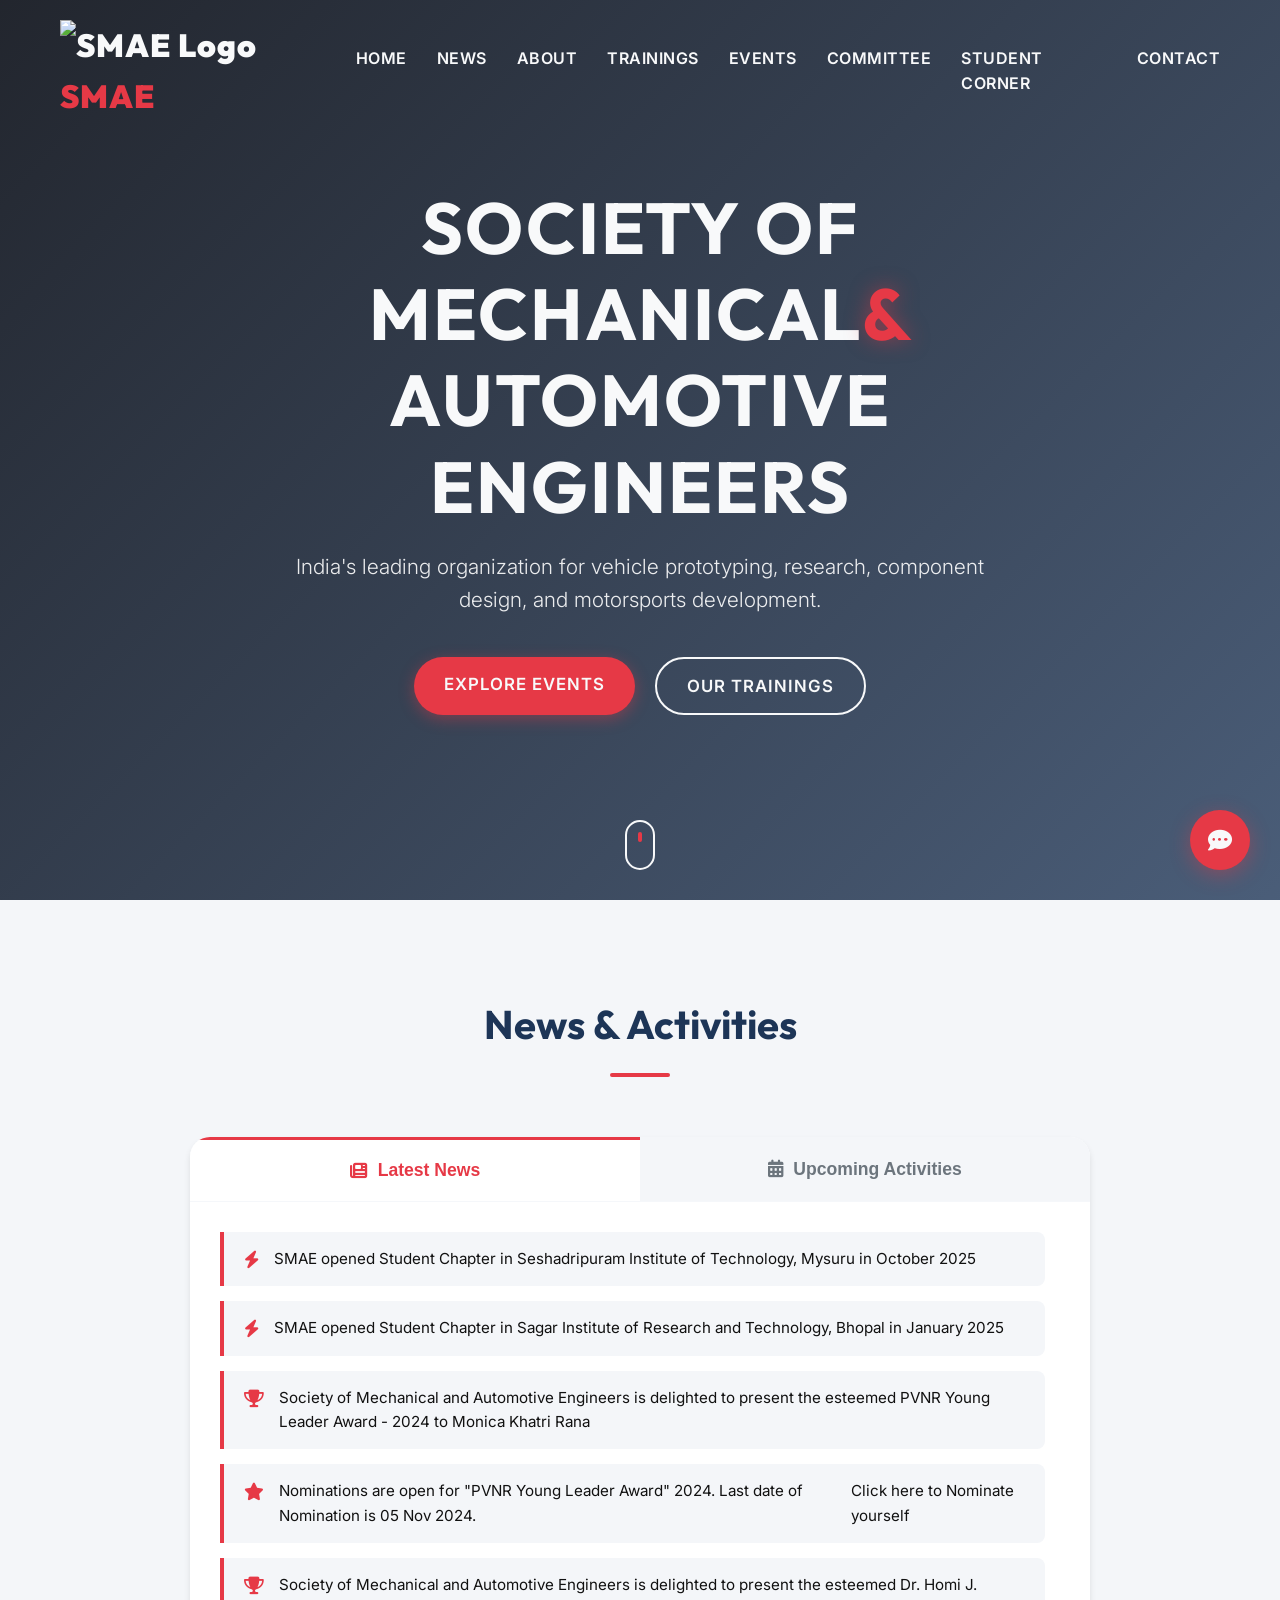
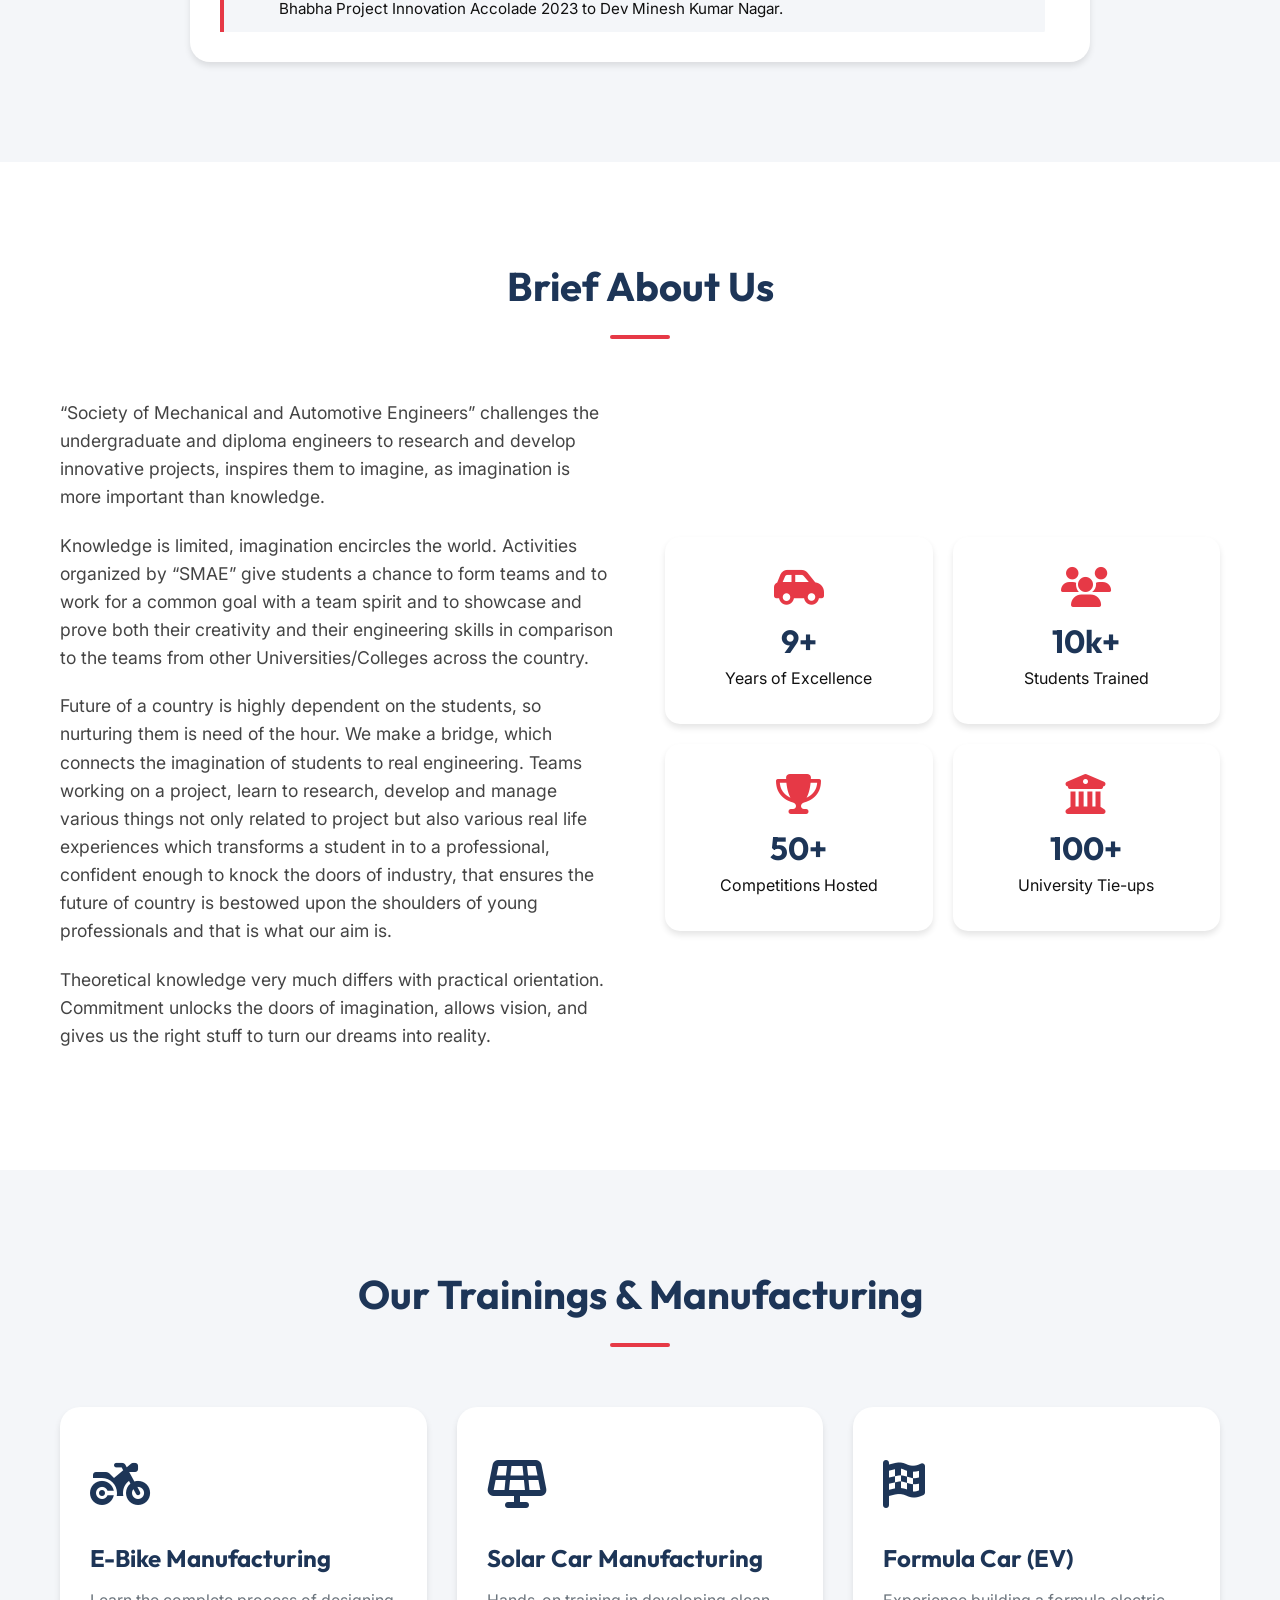
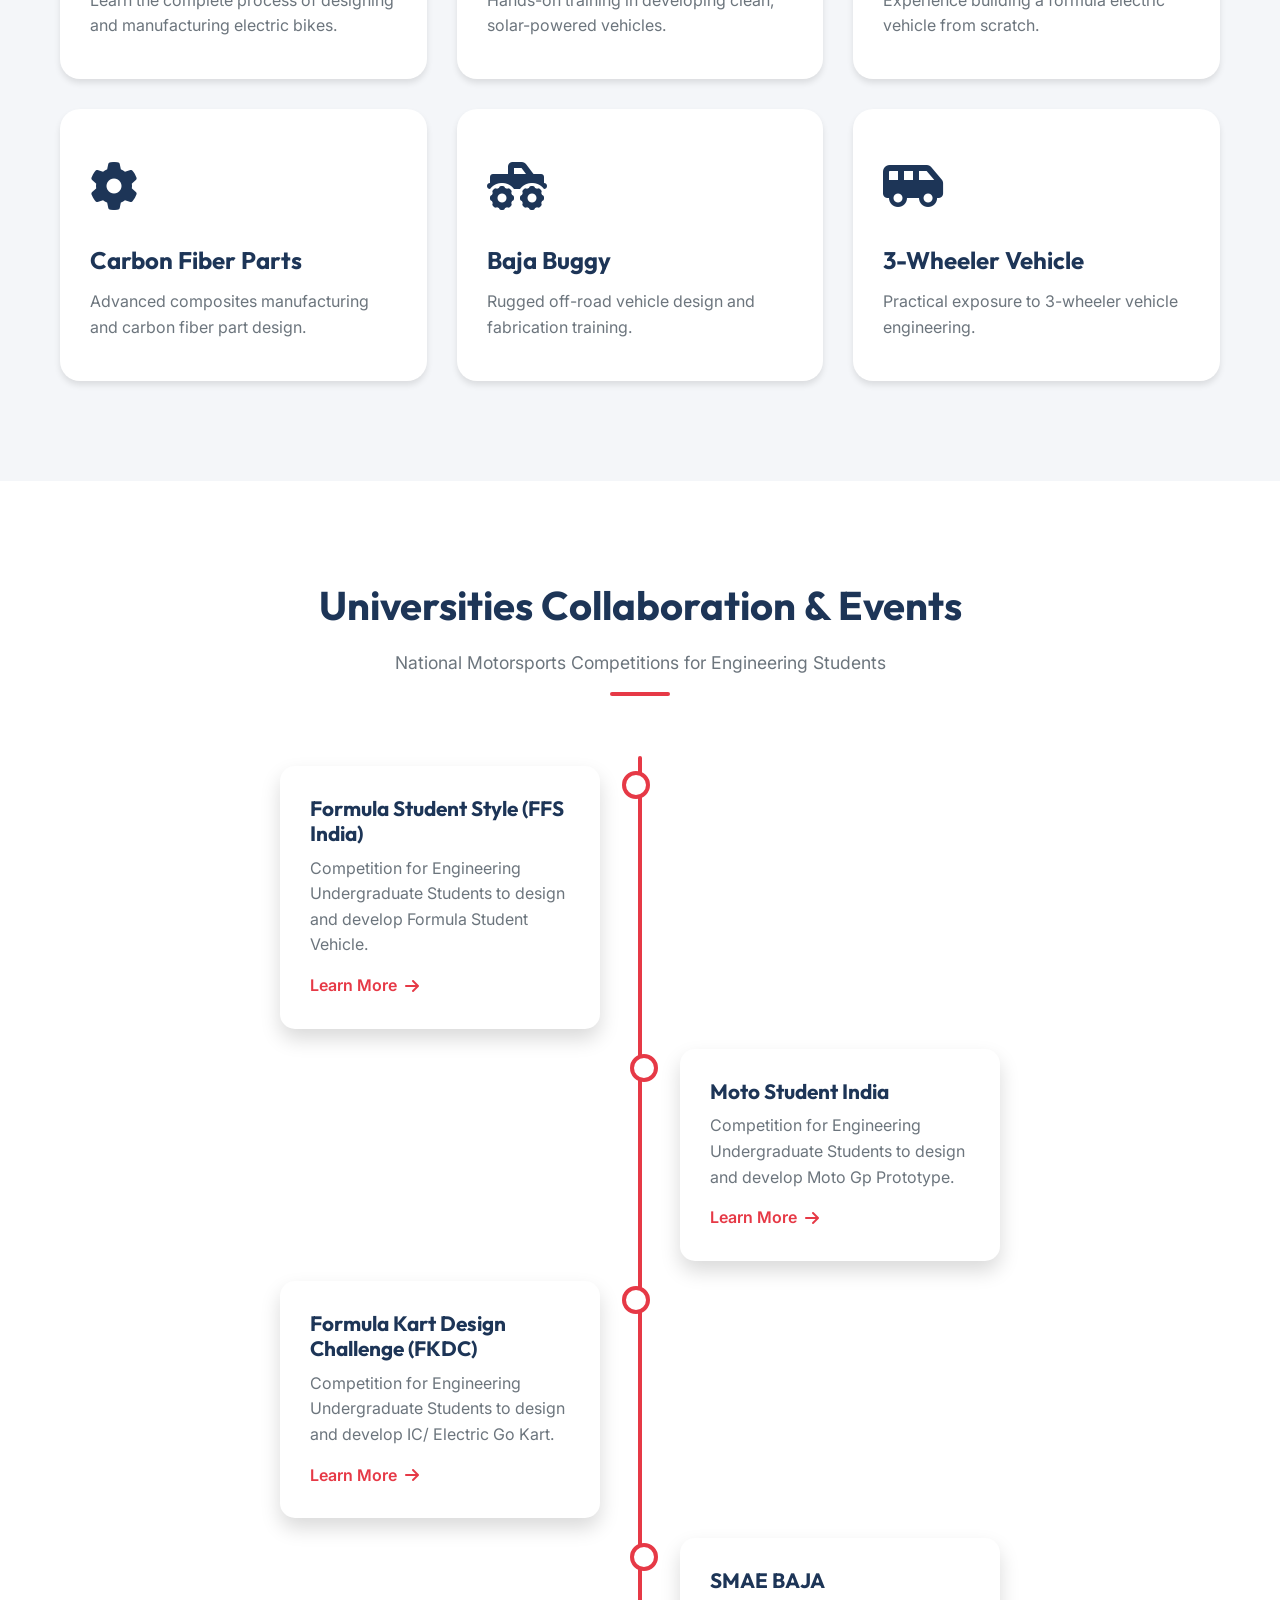
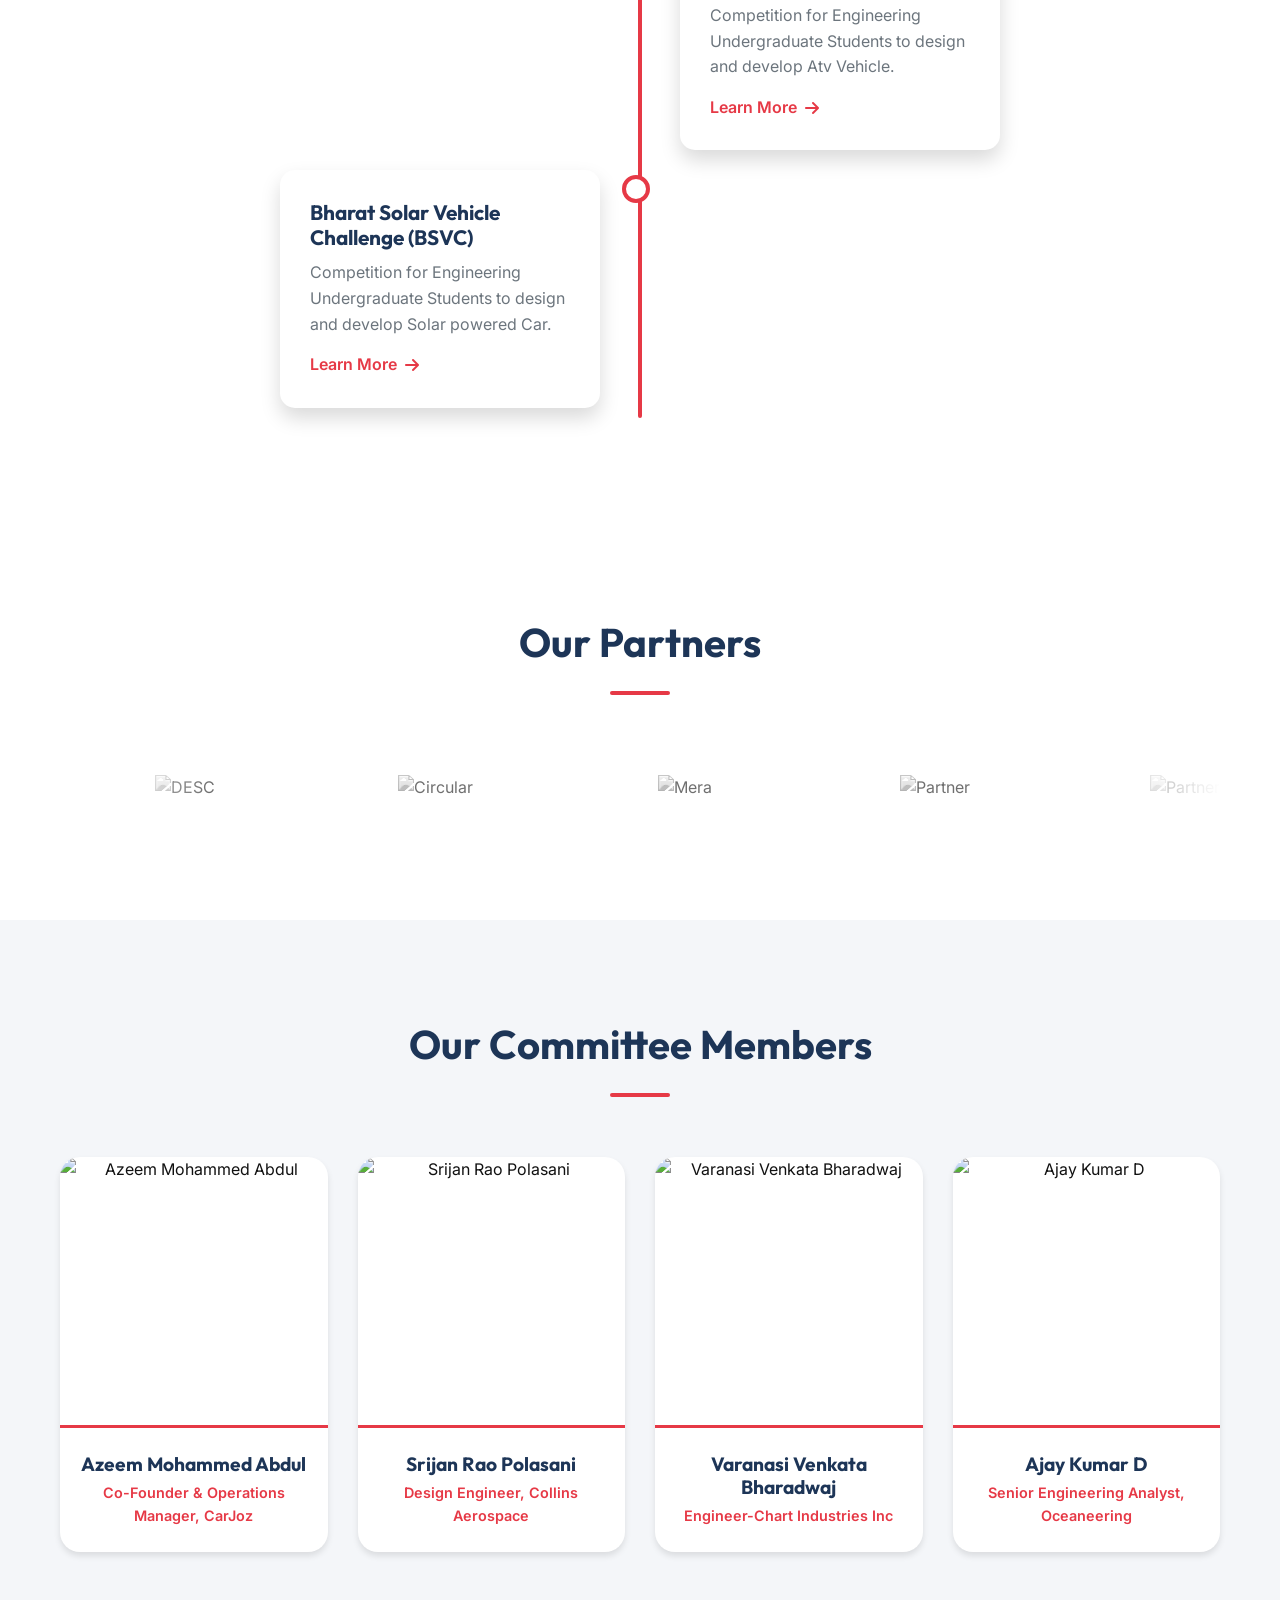
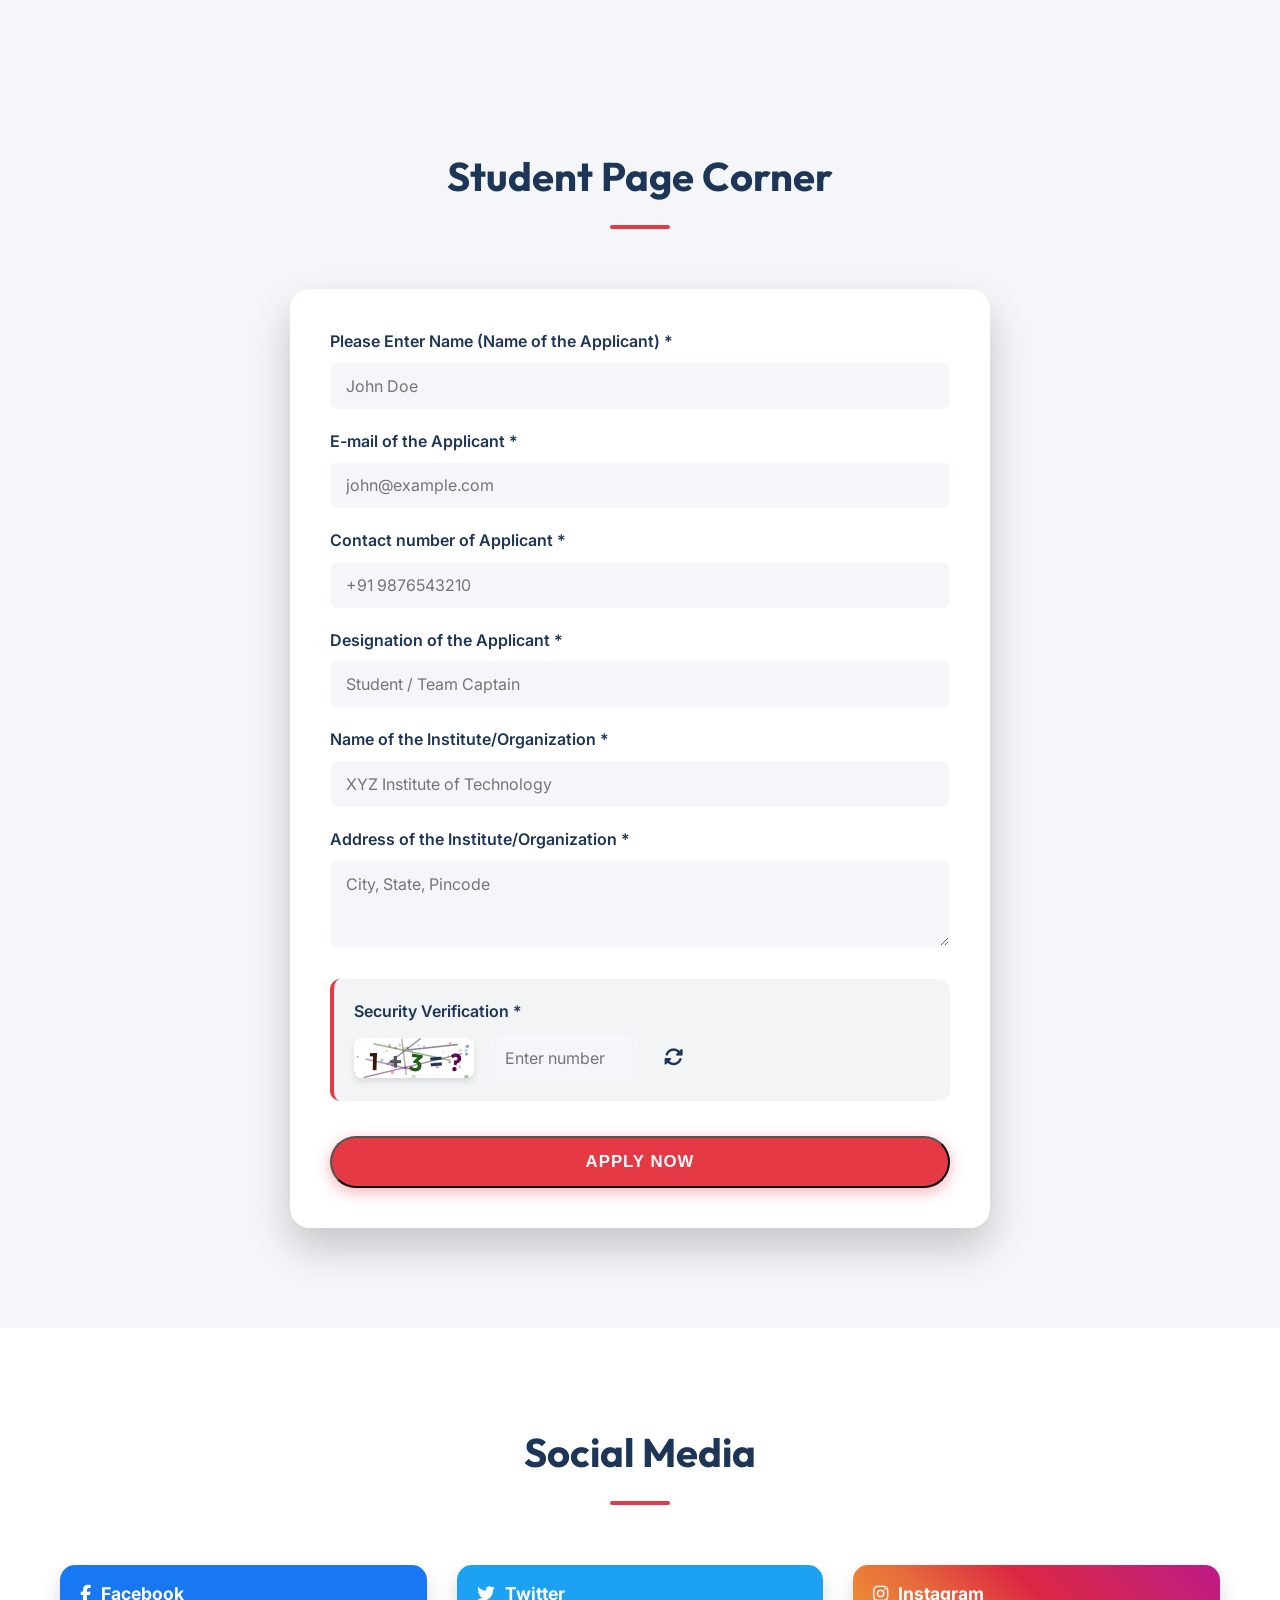
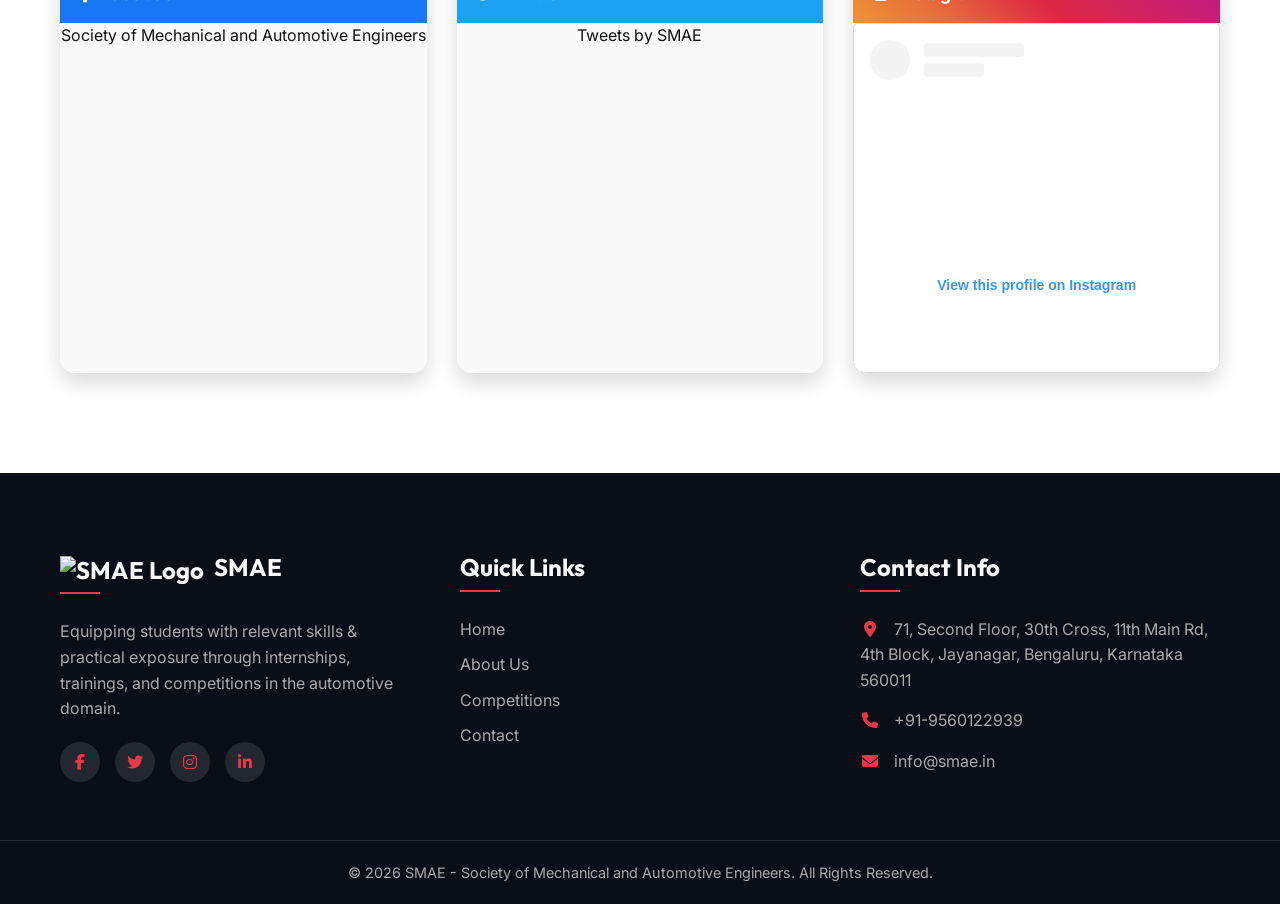
==== commit c565870b: "Update index.html" ====
--- a/index.html
+++ b/index.html
@@ -517,9 +517,9 @@
                     <div class="form-captcha">
                         <label>Security Verification *</label>
                         <div class="captcha-box">
-                            <canvas id="captchaCanvas" width="50" height="20"
+                            <canvas id="captchaCanvas" width="120" height="40"
                                 title="Click to refresh CAPTCHA"></canvas>
-                            <input type="text" id="captchaAnswer" required placeholder="enter"
+                            <input type="text" id="captchaAnswer" required placeholder="Enter number"
                                 autocomplete="off">
                             <button type="button" id="refreshCaptcha" class="btn-refresh" title="Reload CAPTCHA"><i
                                     class="fas fa-sync-alt"></i></button>
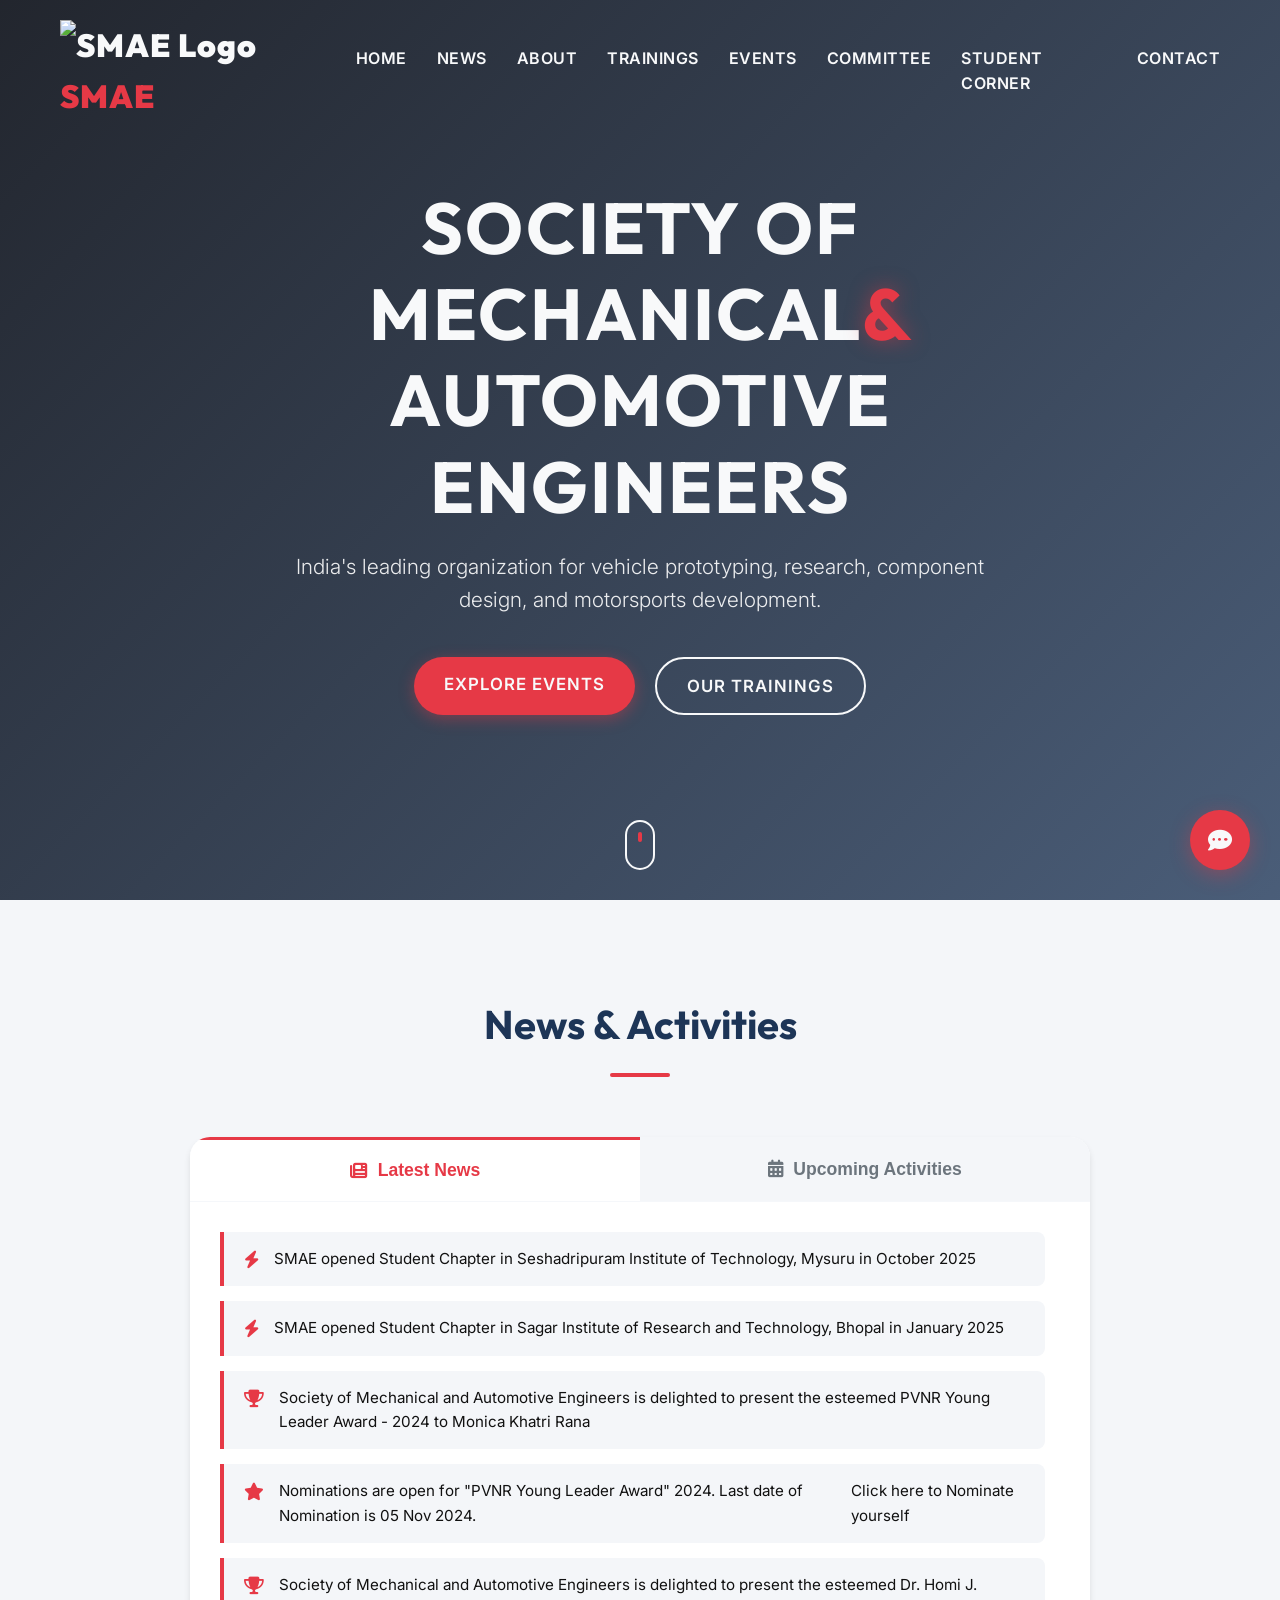
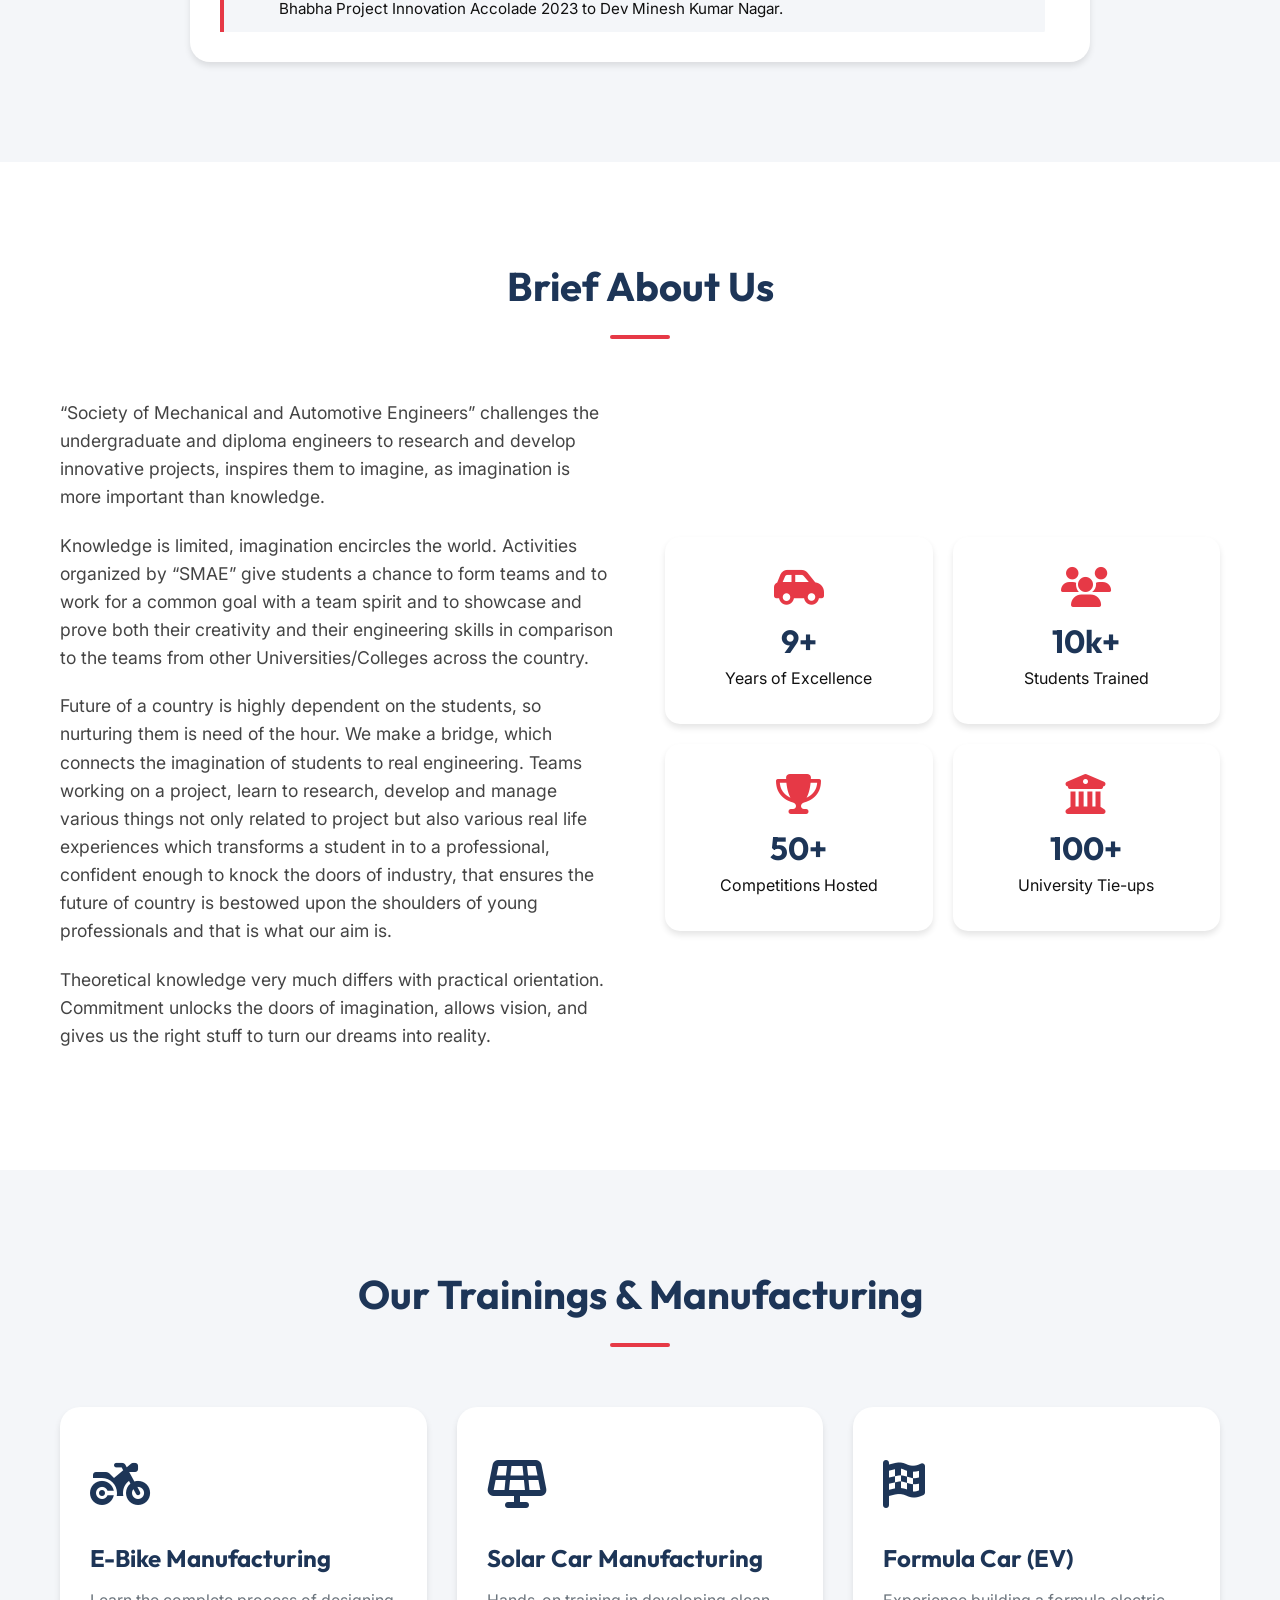
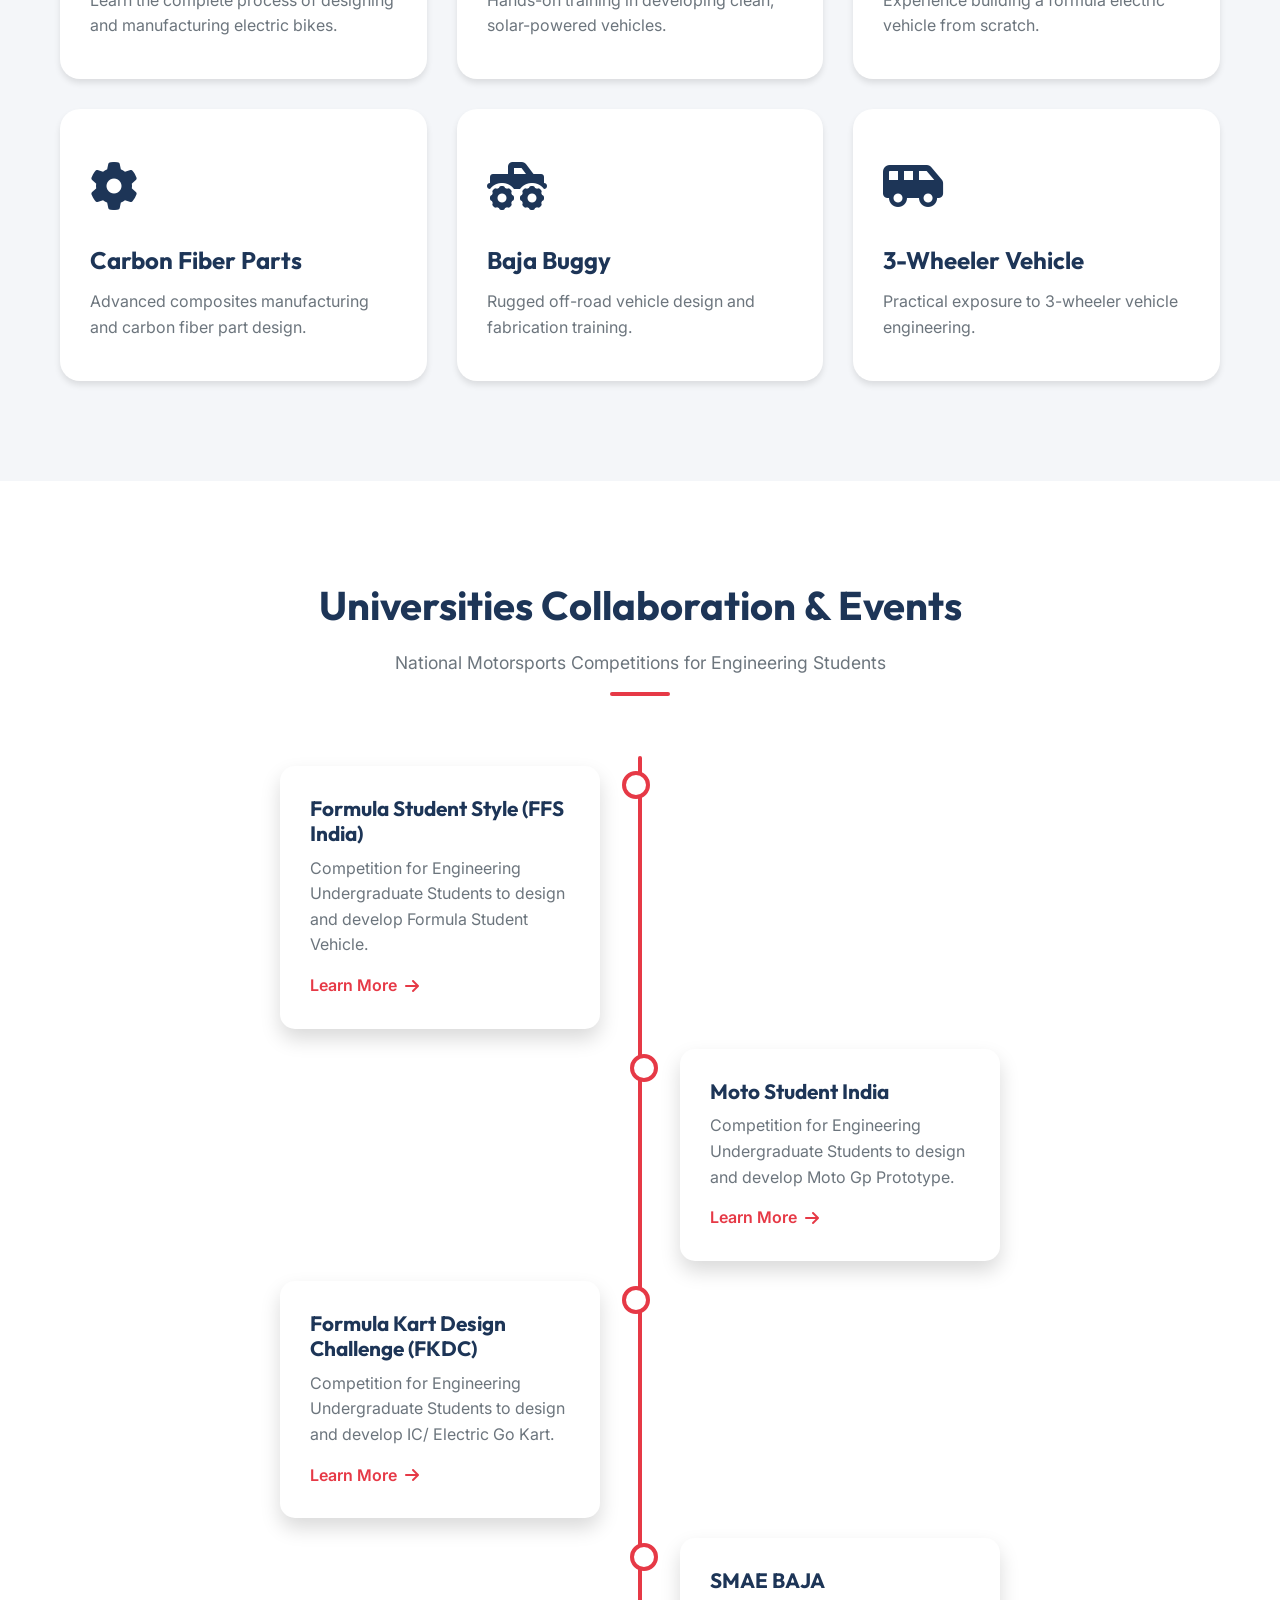
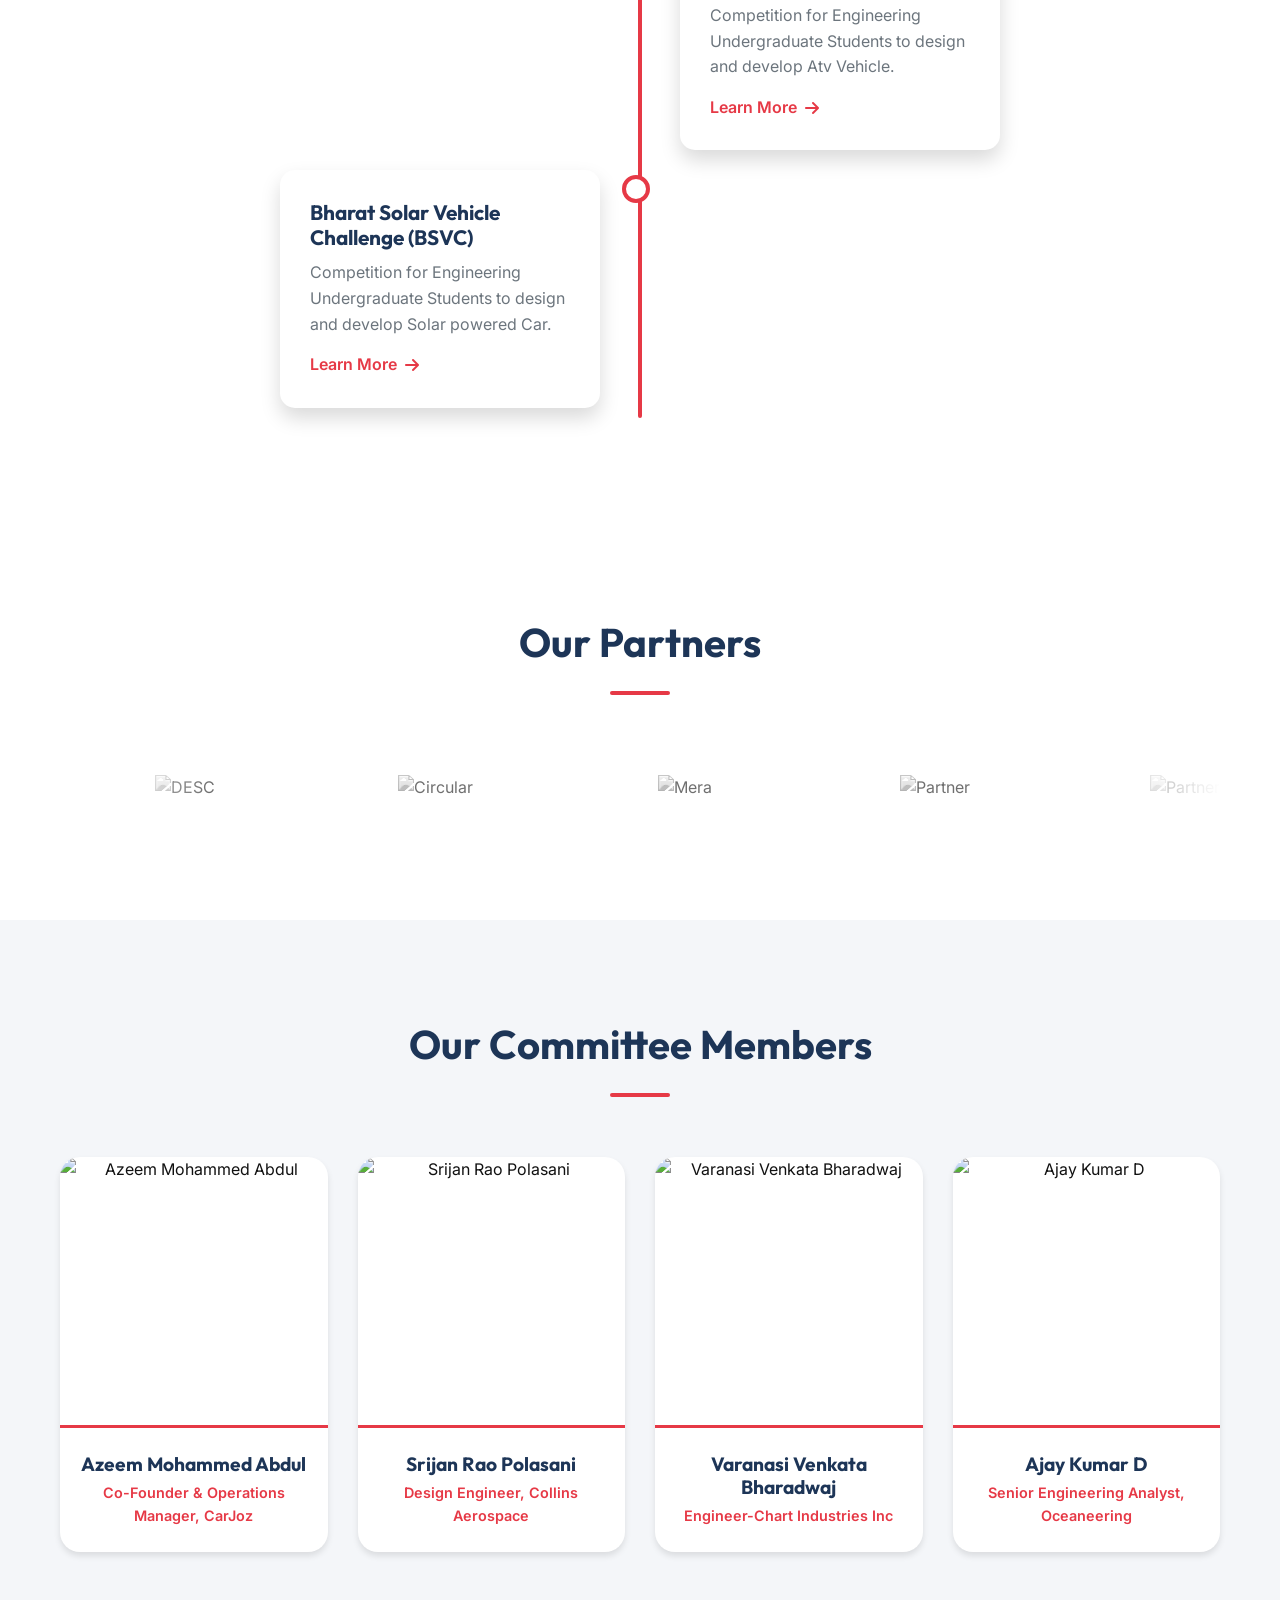
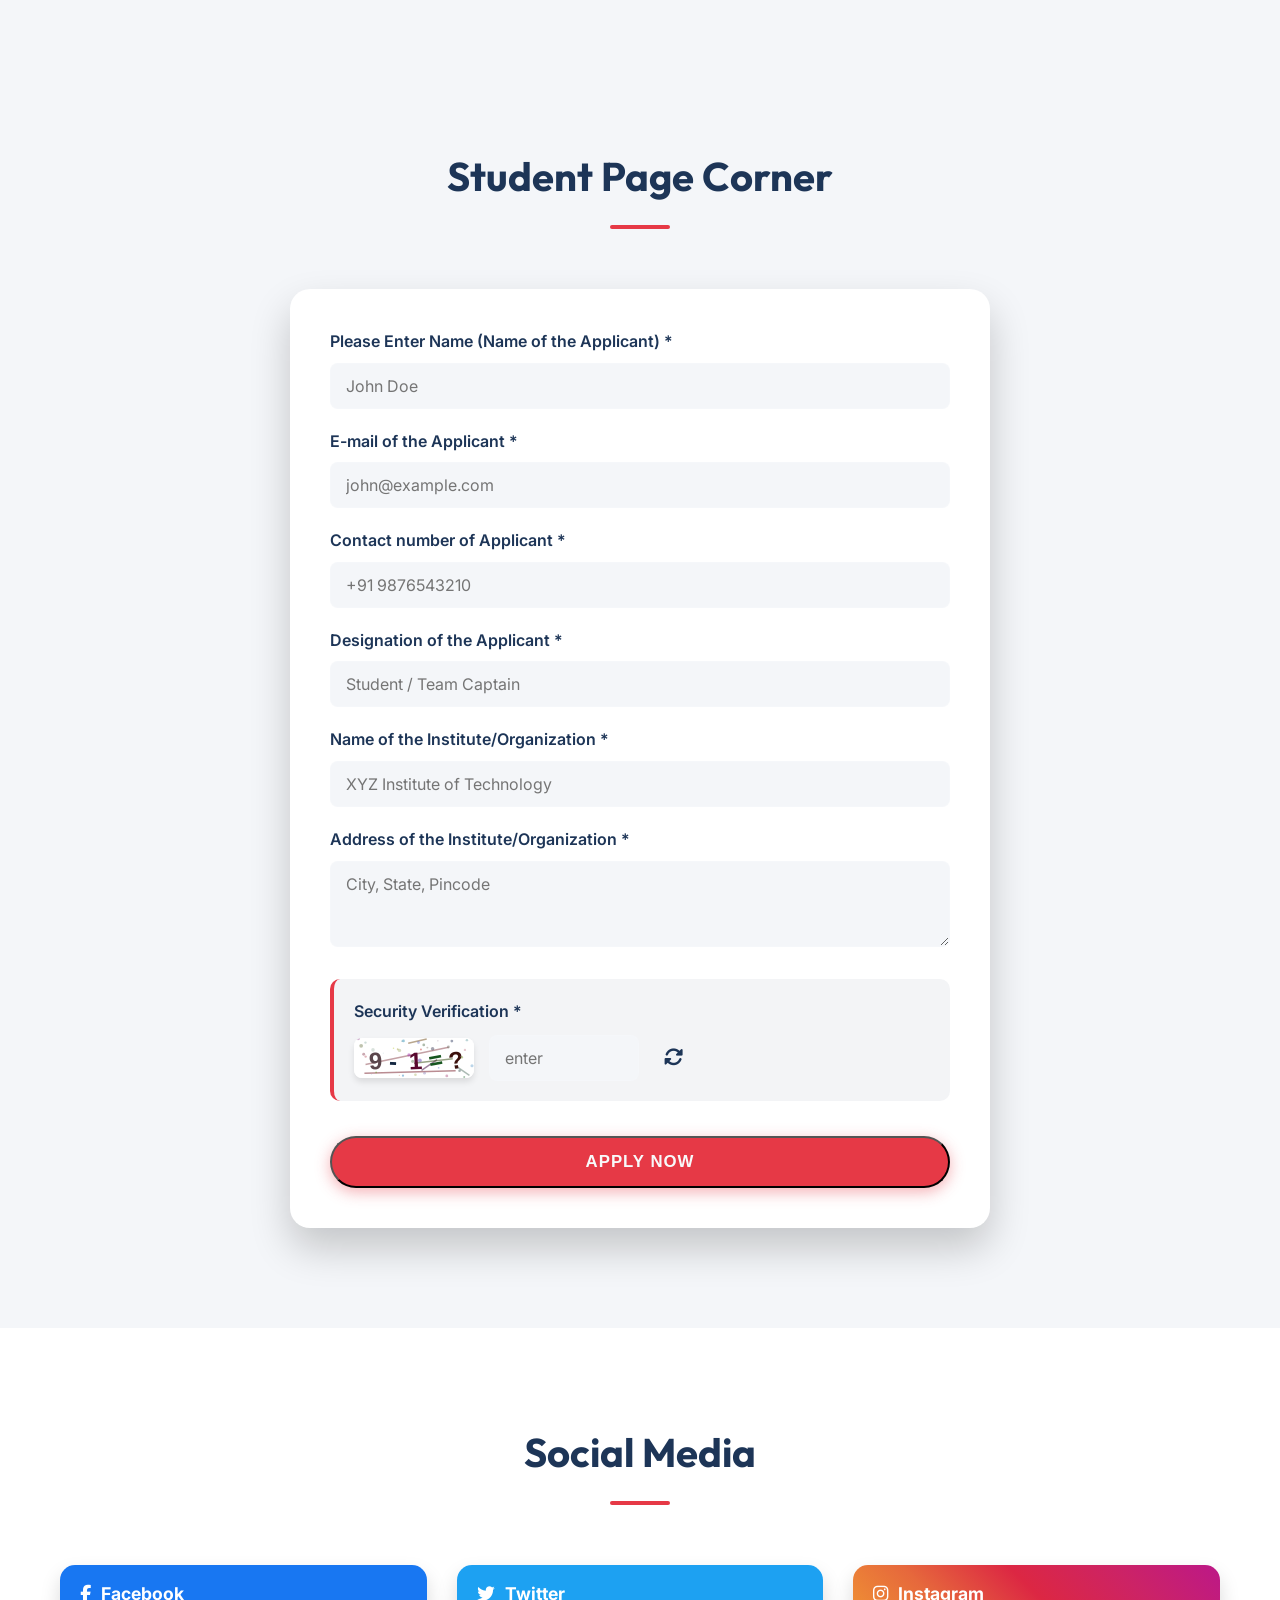
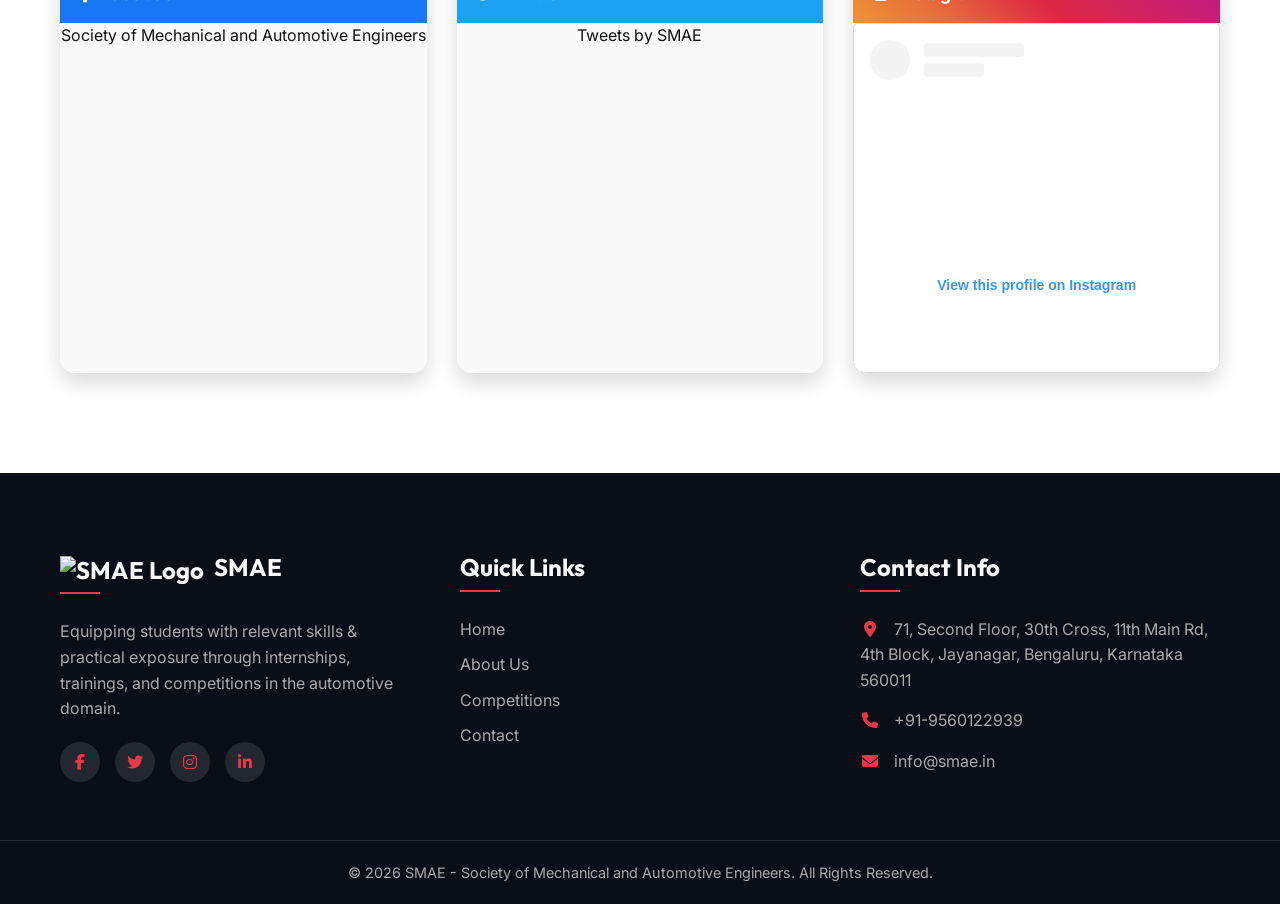
==== commit 574258f9: "Change CAPTCHA input placeholder text Updated placeholder text for CAPTCHA input field." ====
--- a/index.html
+++ b/index.html
@@ -519,7 +519,7 @@
                         <div class="captcha-box">
                             <canvas id="captchaCanvas" width="120" height="40"
                                 title="Click to refresh CAPTCHA"></canvas>
-                            <input type="text" id="captchaAnswer" required placeholder="Enter number"
+                            <input type="text" id="captchaAnswer" required placeholder="enter"
                                 autocomplete="off">
                             <button type="button" id="refreshCaptcha" class="btn-refresh" title="Reload CAPTCHA"><i
                                     class="fas fa-sync-alt"></i></button>
